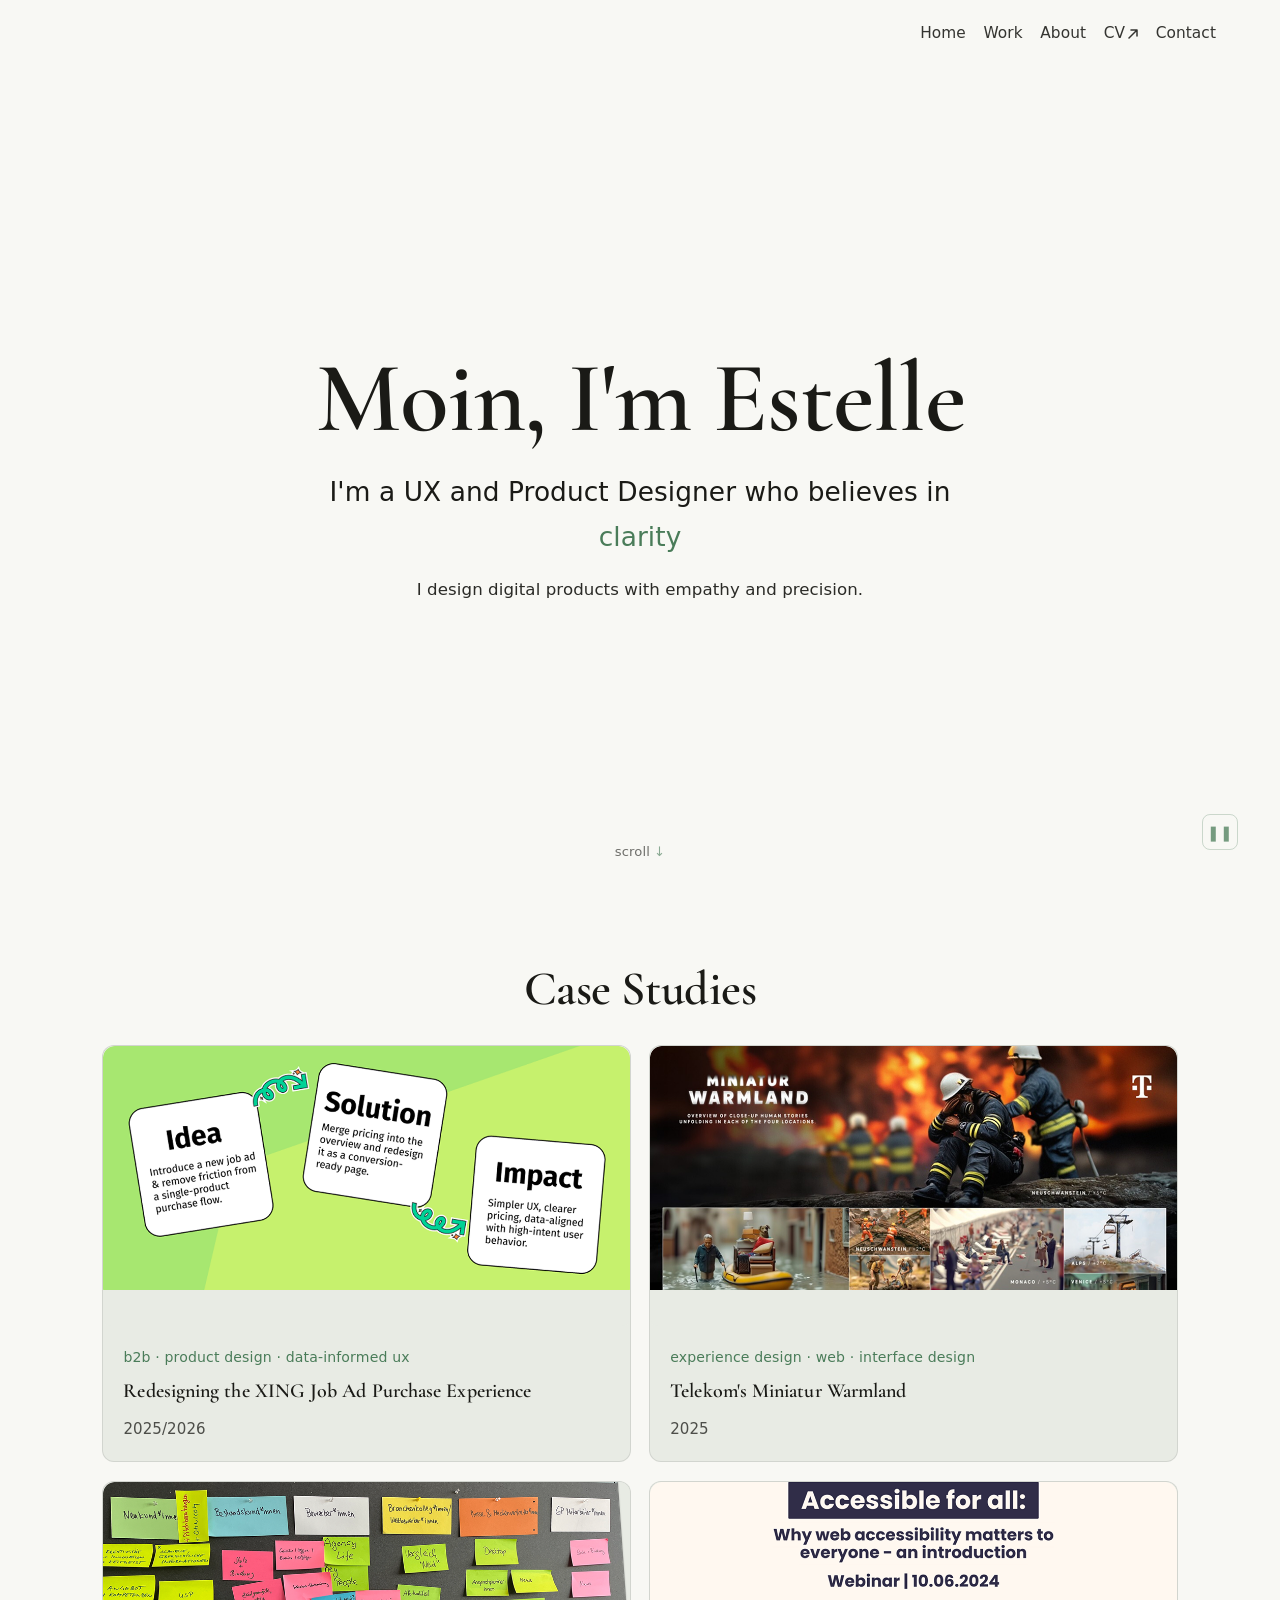
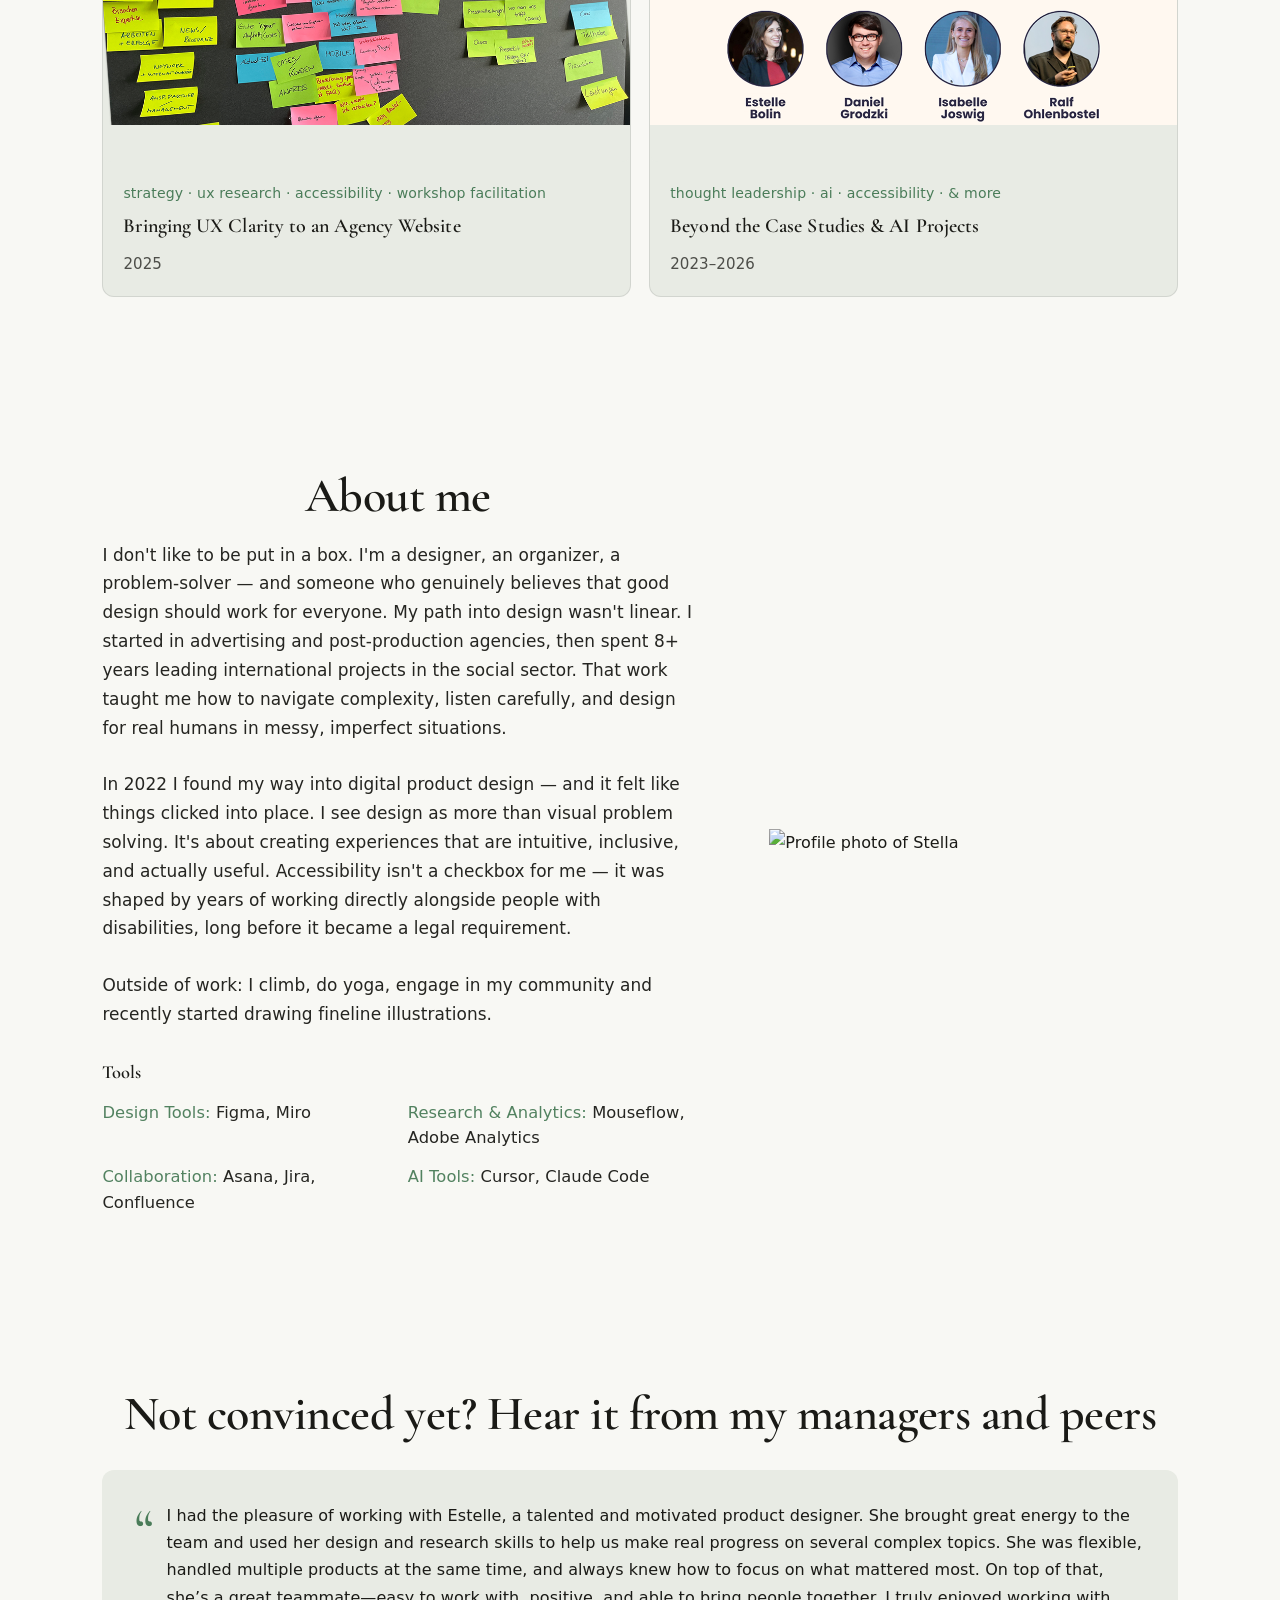
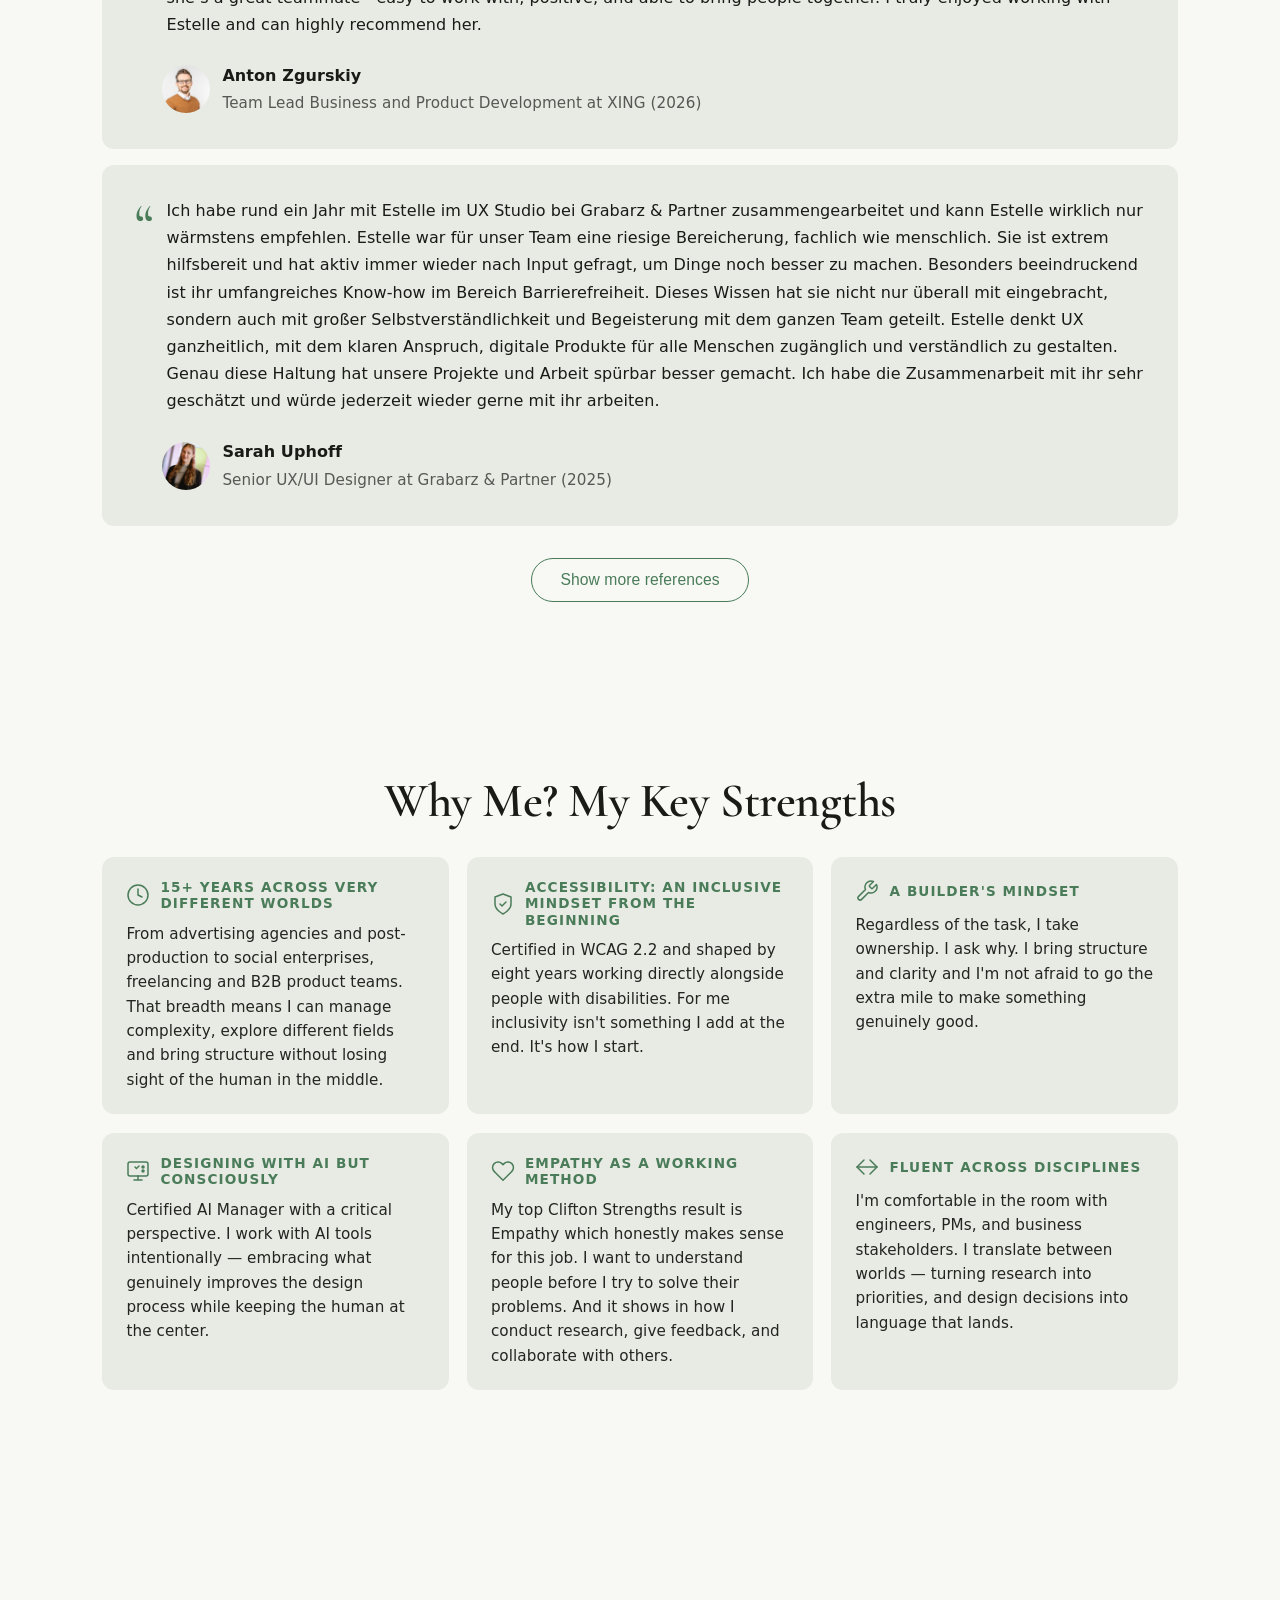
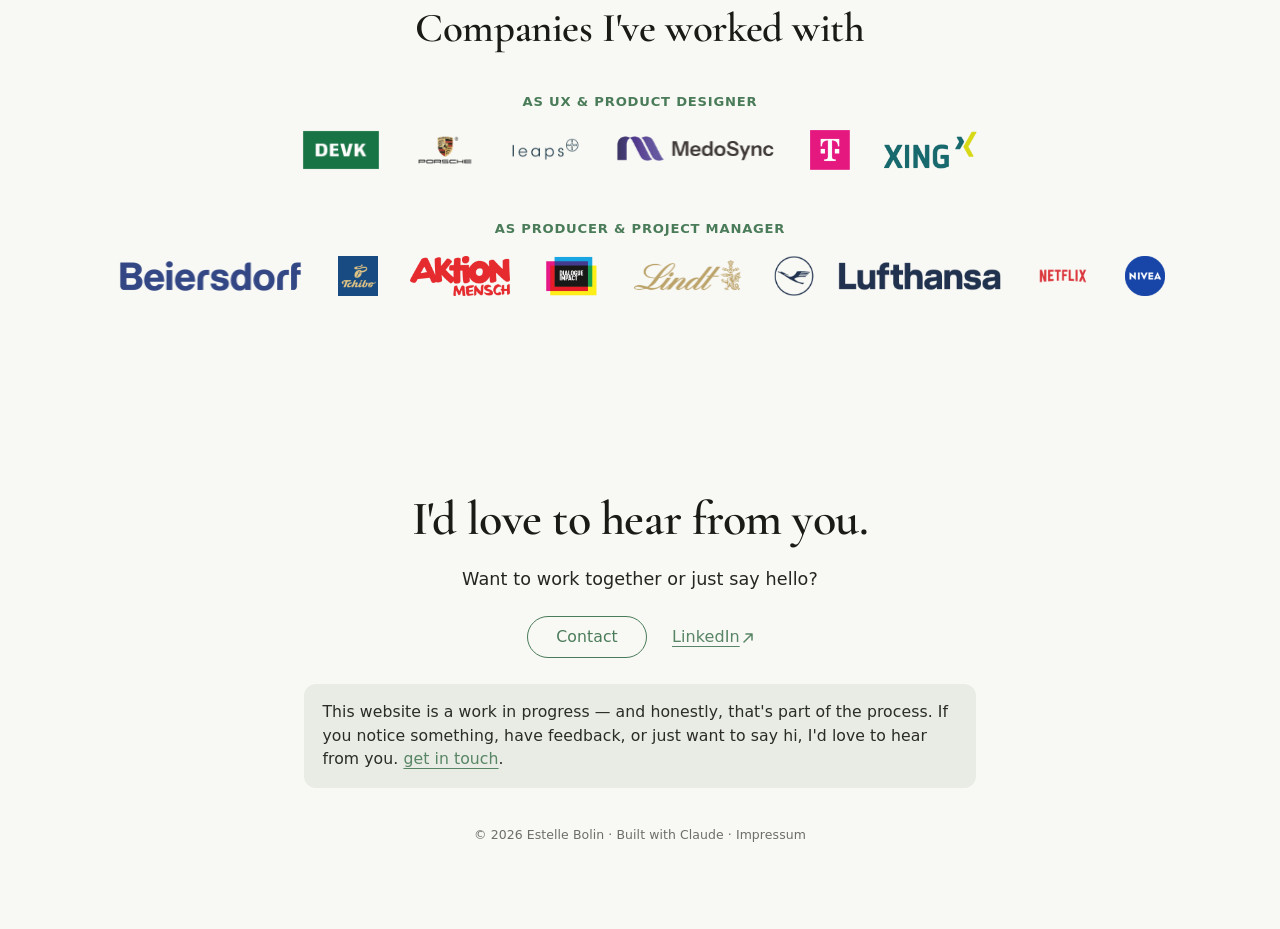
==== index.html @ 5c83b02a "Fix page title to Estelle" ====
<!DOCTYPE html>
<html lang="en">
  <head>
    <meta charset="UTF-8" />
    <meta name="viewport" content="width=device-width, initial-scale=1.0" />
    <link rel="preconnect" href="https://fonts.googleapis.com" />
    <link rel="preconnect" href="https://fonts.gstatic.com" crossorigin />
    <link
      href="https://fonts.googleapis.com/css2?family=Cormorant+Garamond:wght@400;500;600&display=swap"
      rel="stylesheet"
    />
    <meta
      name="description"
      content="[PLACEHOLDER] Stella UX design portfolio website."
    />
    <title>Estelle | UX Designer</title>
    <link rel="stylesheet" href="styles.css" />
  </head>
  <body>
    <a class="skip-link" href="#main-content">Skip to main content</a>

    <header class="site-header" aria-label="Primary">
      <nav class="site-nav" aria-label="Main navigation">
        <a href="#home">Home</a>
        <a href="#work">Work</a>
        <a href="#about">About</a>
        <a href="assets/CV/CV%20Estelle%20Bolin%20UX%20UI%20Product%202026%20Portfolio.pdf" target="_blank" rel="noopener noreferrer" aria-label="CV, opens in new tab">CV<svg width="10" height="10" viewBox="0 0 10 10" aria-hidden="true" focusable="false" style="margin-left: 3px; vertical-align: middle;"><path d="M1 9L9 1M9 1H3M9 1V7" stroke="currentColor" stroke-width="1.5" stroke-linecap="round"/></svg></a>
        <a href="#contact">Contact</a>
      </nav>
    </header>

    <main id="main-content">
      <section id="home" class="hero" aria-labelledby="hero-title">
        <h1 id="hero-title">Moin, I'm Estelle</h1>

        <p class="hero-tagline" aria-live="polite">
          I&apos;m a UX and Product Designer who believes in
          <span class="rotating-word-wrap">
            <span id="rotating-word" class="rotating-word">clarity</span>
          </span>
        </p>

        <p class="hero-subline">
          I design digital products with empathy and precision.
        </p>

        <button
          type="button"
          id="tag-toggle"
          class="tag-toggle"
          aria-label="Pause animation"
          aria-pressed="false"
        >
          <span aria-hidden="true" class="tag-toggle-icon">❚❚</span>
        </button>

        <a class="scroll-indicator" href="#work" aria-label="Scroll to Work section">
          <span aria-hidden="true">Scroll</span>
          <span aria-hidden="true" class="scroll-arrow">↓</span>
        </a>
      </section>

      <section id="work" class="work" aria-labelledby="work-title">
        <div class="work-inner">
          <h2 id="work-title">Case Studies</h2>

          <ul class="case-grid" aria-label="Case studies">
            <li>
              <a class="case-card" href="cases/case-xing.html">
                <div class="work-card-image">
                  <img src="assets/Case images landingpage/xing.png" alt="" style="width:100%;height:100%;object-fit:cover;display:block;" />
                </div>
                <div class="case-card-body">
                  <p class="case-context">b2b · product design · data-informed ux</p>
                  <h3 class="case-title">Redesigning the XING Job Ad Purchase Experience</h3>
                  <div class="case-meta">
                    <span class="case-year">2025/2026</span>
                  </div>
                </div>
              </a>
            </li>
            <li>
              <a class="case-card" href="cases/case-telekom.html">
                <div class="work-card-image">
                  <img src="assets/Case images landingpage/dialogue.png" alt="" style="width:100%;height:100%;object-fit:cover;display:block;" />
                </div>
                <div class="case-card-body">
                  <p class="case-context">experience design · web · interface design</p>
                  <h3 class="case-title">Telekom's Miniatur Warmland</h3>
                  <div class="case-meta">
                    <span class="case-year">2025</span>
                  </div>
                </div>
              </a>
            </li>
            <li>
              <a class="case-card" href="cases/case-agency.html">
                <div class="work-card-image">
                  <img src="assets/Case images landingpage/agency.png" alt="" style="width:100%;height:100%;object-fit:cover;display:block;" />
                </div>
                <div class="case-card-body">
                  <p class="case-context">strategy · ux research · accessibility · workshop facilitation</p>
                  <h3 class="case-title">Bringing UX Clarity to an Agency Website</h3>
                  <div class="case-meta">
                    <span class="case-year">2025</span>
                  </div>
                </div>
              </a>
            </li>
            <li>
              <a class="case-card" href="cases/case-beyond.html">
                <div class="work-card-image">
                  <img src="assets/Case images landingpage/beyond.png" alt="" style="width:100%;height:100%;object-fit:cover;display:block;" />
                </div>
                <div class="case-card-body">
                  <p class="case-context">thought leadership · ai · accessibility · &amp; more</p>
                  <h3 class="case-title">Beyond the Case Studies &amp; AI Projects</h3>
                  <div class="case-meta">
                    <span class="case-year">2023–2026</span>
                  </div>
                </div>
              </a>
            </li>
          </ul>
        </div>
      </section>

      <section id="about" class="about" aria-labelledby="about-title">
        <div class="about-inner">
          <div class="about-grid">
            <div class="about-text">
              <h2 id="about-title">About me</h2>
              <p class="about-intro">
                I don&apos;t like to be put in a box. I&apos;m a designer, an
                organizer, a problem-solver &mdash; and someone who genuinely
                believes that good design should work for everyone. My path into
                design wasn&apos;t linear. I started in advertising and
                post-production agencies, then spent 8+ years leading
                international projects in the social sector. That work taught me
                how to navigate complexity, listen carefully, and design for real
                humans in messy, imperfect situations.
              </p>
              <p class="about-intro">
                In 2022 I found my way into digital product design &mdash; and it
                felt like things clicked into place. I see design as more than
                visual problem solving. It&apos;s about creating experiences that
                are intuitive, inclusive, and actually useful. Accessibility
                isn&apos;t a checkbox for me &mdash; it was shaped by years of
                working directly alongside people with disabilities, long before
                it became a legal requirement.
              </p>
              <p class="about-intro">
                Outside of work: I climb, do yoga, engage in my community and
                recently started drawing fineline illustrations.
              </p>

              <h3 class="about-tools-title">Tools</h3>
              <div class="tools-grid" aria-label="Tools and skills">
                <p class="tools-category">
                  <span class="tools-category-label">Design Tools:</span> Figma,
                  Miro
                </p>
                <p class="tools-category">
                  <span class="tools-category-label"
                    >Research &amp; Analytics:</span
                  >
                  Mouseflow, Adobe Analytics
                </p>
                <p class="tools-category">
                  <span class="tools-category-label">Collaboration:</span> Asana,
                  Jira, Confluence
                </p>
                <p class="tools-category">
                  <span class="tools-category-label">AI Tools:</span> Cursor, Claude
                  Code
                </p>
              </div>
            </div>

            <div class="about-photo-wrap" aria-label="Photo of Stella">
              <img
                class="about-photo"
                src="assets/about-photo.png"
                alt="Profile photo of Stella"
              />
            </div>
          </div>
        </div>
      </section>

      <section id="references" class="references" aria-labelledby="references-title">
        <div class="references-inner">
          <h2 id="references-title">
            Not convinced yet? Hear it from my managers and peers
          </h2>

          <div class="references-grid" aria-label="References">
            <article
              class="reference-card"
              aria-label="Reference from Anton Zgurskiy"
            >
              <div class="reference-quote-wrap">
                <div class="reference-opening-quote" aria-hidden="true">“</div>
                <p class="reference-quote">
                  I had the pleasure of working with Estelle, a talented and
                  motivated product designer. She brought great energy to the team
                  and used her design and research skills to help us make real
                  progress on several complex topics. She was flexible, handled
                  multiple products at the same time, and always knew how to focus
                  on what mattered most. On top of that, she’s a great teammate—easy
                  to work with, positive, and able to bring people together. I truly
                  enjoyed working with Estelle and can highly recommend her.
                </p>
              </div>
              <div class="reference-person-row">
                <img
                  class="reference-avatar"
                  src="assets/references/Anton Zgurskiy.jpeg"
                  alt="Photo of Anton Zgurskiy"
                />
                <div class="reference-person-text">
                  <p class="reference-name">Anton Zgurskiy</p>
                  <p class="reference-title">
                    Team Lead Business and Product Development at XING (2026)
                  </p>
                </div>
              </div>
            </article>

            <article
              class="reference-card"
              aria-label="Reference from Sarah Uphoff"
            >
              <div class="reference-quote-wrap">
                <div class="reference-opening-quote" aria-hidden="true">“</div>
                <p class="reference-quote">
                  Ich habe rund ein Jahr mit Estelle im UX Studio bei Grabarz &amp;
                  Partner zusammengearbeitet und kann Estelle wirklich nur wärmstens
                  empfehlen. Estelle war für unser Team eine riesige Bereicherung,
                  fachlich wie menschlich. Sie ist extrem hilfsbereit und hat aktiv
                  immer wieder nach Input gefragt, um Dinge noch besser zu machen.
                  Besonders beeindruckend ist ihr umfangreiches Know-how im Bereich
                  Barrierefreiheit. Dieses Wissen hat sie nicht nur überall mit
                  eingebracht, sondern auch mit großer Selbstverständlichkeit und
                  Begeisterung mit dem ganzen Team geteilt. Estelle denkt UX
                  ganzheitlich, mit dem klaren Anspruch, digitale Produkte für alle
                  Menschen zugänglich und verständlich zu gestalten. Genau diese
                  Haltung hat unsere Projekte und Arbeit spürbar besser gemacht. Ich
                  habe die Zusammenarbeit mit ihr sehr geschätzt und würde jederzeit
                  wieder gerne mit ihr arbeiten.
                </p>
              </div>
              <div class="reference-person-row">
                <img
                  class="reference-avatar"
                  src="assets/references/Sarah Uphoff.jpeg"
                  alt="Photo of Sarah Uphoff"
                />
                <div class="reference-person-text">
                  <p class="reference-name">Sarah Uphoff</p>
                  <p class="reference-title">
                    Senior UX/UI Designer at Grabarz &amp; Partner (2025)
                  </p>
                </div>
              </div>
            </article>

            <button
              type="button"
              class="references-show-more"
              id="references-toggle"
              aria-expanded="false"
              aria-controls="references-more"
            >
              Show more references
            </button>

            <div class="references-more" id="references-more">
              <article
                class="reference-card"
                aria-label="Reference from Xavier Auclert"
                aria-hidden="true"
              >
              <div class="reference-quote-wrap">
                <div
                  class="reference-opening-quote"
                  aria-hidden="true"
                >
                  “
                </div>
                <p class="reference-quote">
                  I had the pleasure of working with Estelle at Dialogue Sociale
                  Entreprise. Estelle was responsible for delivering our yearly
                  international meetings: she made things fit in challenging
                  budgets, and always made sure complex inclusion requirements were
                  met. She has exceptional attention to detail, precisely coordinating
                  elements and people to ensure the success of our events. I could
                  repeatedly rely on Estelle's work ethic, to improve my own
                  practice and deliver projects together. In particular, her
                  commitment to inclusion is exemplary. She demonstrates remarkable
                  open-mindedness and adaptability, always seeking solutions and
                  proposing innovative ideas. For example, during our sales and lead
                  generation activities, her proactive approach consistently brought
                  fresh perspectives and effective strategies to the table. Estelle
                  is a dedicated professional who excels in dynamic environments.
                </p>
              </div>
                <div class="reference-person-row">
                  <img
                    class="reference-avatar"
                    src="assets/references/Xavier Auclert.jpeg"
                    alt="Photo of Xavier Auclert"
                  />
                  <div class="reference-person-text">
                    <p class="reference-name">Xavier Auclert</p>
                    <p class="reference-title">
                      Project Manager and Business Development Manager at Dialogue Social Enterprise (2024)
                    </p>
                  </div>
                </div>
              </article>

              <article
                class="reference-card"
                aria-label="Reference from Madita Schubert"
                aria-hidden="true"
              >
                <div class="reference-quote-wrap">
                  <div
                    class="reference-opening-quote"
                    aria-hidden="true"
                  >
                    “
                  </div>
                  <p class="reference-quote">
                    Für eine Start-Up Kundenprojekt im europäischen Ausland hatte ich
                    Estelle als selbstständige Junior UX-lerin mit an Board geholt.
                    Zentrale Aufgabe war es die bestehende Struktur auf
                    nutzerzentrierte Probleme anzuwenden und in Wireframes und
                    Konzepten umzusetzen. Dies hat Estelle für einen Teilbereich des
                    Produkts übernommen und immer wieder die zentrale Frage nach dem
                    &quot;Warum&quot; gestellt. Ihre Konzepte hat sie dem Kunden
                    eigenständig präsentiert, Fragen kompetent beantwortet und die
                    Ergebnisse der Diskussionen konzeptionell eingebunden. Darüber
                    hinaus hat Estelle sich um das Anlegen erster
                    wiederverwendbarer Komponenten gekümmert, die bis heute Anwendung
                    findet. Estelle verliert in ihrer Arbeit den Blick für die Nutzer
                    nicht aus den Augen, berücksichtigt Aspekte der Barrierefreiheit und
                    bringt Produkte mit ihrer offenen Art voran. Auch im Team spielt
                    Estelle eine wichtige Rolle, die ich jedem für das eigene Projekt
                    mit großer Empfehlung ans Herz legen möchte.
                  </p>
                </div>
                <div class="reference-person-row">
                  <img
                    class="reference-avatar"
                    src="assets/references/Madita Schubert.jpeg"
                    alt="Photo of Madita Schubert"
                  />
                  <div class="reference-person-text">
                    <p class="reference-name">Madita Schubert</p>
                    <p class="reference-title">
                      UX Expert, UX Coach, Chapter Lead &quot;Ladies that UX&quot; (2024)
                    </p>
                  </div>
                </div>
              </article>

              <button
                type="button"
                class="references-show-less"
                id="references-toggle-less"
                hidden
                aria-expanded="false"
                aria-controls="references-more"
              >
                Show less references
              </button>
            </div>
          </div>
        </div>
      </section>

      <section id="why-me" class="why-me" aria-labelledby="why-me-title">
        <div class="why-me-inner">
          <h2 id="why-me-title">Why Me? My Key Strengths</h2>

          <div class="why-me-grid" aria-label="Strengths">
            <article class="strength-card">
              <div class="card-header">
                <svg width="24" height="24" viewBox="0 0 24 24" fill="none" stroke="#4A7C59" stroke-width="1.5" stroke-linecap="round" stroke-linejoin="round" aria-hidden="true">
                  <circle cx="12" cy="12" r="10"/>
                  <polyline points="12 6 12 12 16 14"/>
                </svg>
                <h3 class="strength-title">15+ years across very different worlds</h3>
              </div>
              <p class="strength-desc">
                From advertising agencies and post-production to social enterprises,
                freelancing and B2B product teams. That breadth means I can manage
                complexity, explore different fields and bring structure without
                losing sight of the human in the middle.
              </p>
            </article>
            <article class="strength-card">
              <div class="card-header">
                <svg width="24" height="24" viewBox="0 0 24 24" fill="none" stroke="#4A7C59" stroke-width="1.5" stroke-linecap="round" stroke-linejoin="round" aria-hidden="true">
                  <path d="M12 22s8-4 8-10V5l-8-3-8 3v7c0 6 8 10 8 10z"/>
                  <path d="M9 12l2 2 4-4"/>
                </svg>
                <h3 class="strength-title">Accessibility: an inclusive mindset from the beginning</h3>
              </div>
              <p class="strength-desc">
                Certified in WCAG 2.2 and shaped by eight years working directly
                alongside people with disabilities. For me inclusivity isn&apos;t
                something I add at the end. It&apos;s how I start.
              </p>
            </article>
            <article class="strength-card">
              <div class="card-header">
                <svg width="24" height="24" viewBox="0 0 24 24" fill="none" stroke="#4A7C59" stroke-width="1.5" stroke-linecap="round" stroke-linejoin="round" aria-hidden="true">
                  <path d="M14.7 6.3a1 1 0 0 0 0 1.4l1.6 1.6a1 1 0 0 0 1.4 0l3.77-3.77a6 6 0 0 1-7.94 7.94l-6.91 6.91a2.12 2.12 0 0 1-3-3l6.91-6.91a6 6 0 0 1 7.94-7.94l-3.76 3.76z"/>
                </svg>
                <h3 class="strength-title">A builder&apos;s mindset</h3>
              </div>
              <p class="strength-desc">
                Regardless of the task, I take ownership. I ask why. I bring
                structure and clarity and I&apos;m not afraid to go the extra mile to
                make something genuinely good.
              </p>
            </article>

            <article class="strength-card">
              <div class="card-header">
                <svg width="24" height="24" viewBox="0 0 24 24" fill="none" stroke="#4A7C59" stroke-width="1.5" stroke-linecap="round" stroke-linejoin="round" aria-hidden="true">
                  <rect x="2" y="3" width="20" height="14" rx="2"/>
                  <path d="M8 21h8M12 17v4"/>
                  <path d="M9 8l1.5 1.5L13 7"/>
                  <circle cx="17" cy="8" r="1" fill="#4A7C59"/>
                  <circle cx="17" cy="12" r="1" fill="#4A7C59"/>
                </svg>
                <h3 class="strength-title">Designing with AI but consciously</h3>
              </div>
              <p class="strength-desc">
                Certified AI Manager with a critical perspective. I work with AI
                tools intentionally — embracing what genuinely improves the design
                process while keeping the human at the center.
              </p>
            </article>

            <article class="strength-card">
              <div class="card-header">
                <svg width="24" height="24" viewBox="0 0 24 24" fill="none" stroke="#4A7C59" stroke-width="1.5" stroke-linecap="round" stroke-linejoin="round" aria-hidden="true">
                  <path d="M20.84 4.61a5.5 5.5 0 0 0-7.78 0L12 5.67l-1.06-1.06a5.5 5.5 0 0 0-7.78 7.78l1.06 1.06L12 21.23l7.78-7.78 1.06-1.06a5.5 5.5 0 0 0 0-7.78z"/>
                </svg>
                <h3 class="strength-title">Empathy as a working method</h3>
              </div>
              <p class="strength-desc">
                My top Clifton Strengths result is Empathy which honestly makes
                sense for this job. I want to understand people before I try to
                solve their problems. And it shows in how I conduct research,
                give feedback, and collaborate with others.
              </p>
            </article>

            <article class="strength-card">
              <div class="card-header">
                <svg width="24" height="24" viewBox="0 0 24 24" fill="none" stroke="#4A7C59" stroke-width="1.5" stroke-linecap="round" stroke-linejoin="round" aria-hidden="true">
                  <path d="M2 12h20"/>
                  <path d="M15 5l7 7-7 7"/>
                  <path d="M9 5l-7 7 7 7"/>
                </svg>
                <h3 class="strength-title">Fluent across disciplines</h3>
              </div>
              <p class="strength-desc">
                I&apos;m comfortable in the room with engineers, PMs, and business
                stakeholders. I translate between worlds — turning research into
                priorities, and design decisions into language that lands.
              </p>
            </article>
          </div>
        </div>
      </section>

      <!-- ── COMPANIES ─────────────────────────────────────────── -->
      <section id="companies" class="companies" aria-label="Companies I've worked with">
        <div class="companies-inner">
          <h2>Companies I've worked with</h2>

          <span class="companies-label">As UX &amp; Product Designer</span>
          <div class="companies-row">
            <img class="companies-logo" src="assets/logos/Product - UX-UI/DEVK.svg"      alt="DEVK Logo" />
            <img class="companies-logo" src="assets/logos/Product - UX-UI/porsche.svg"   alt="Porsche Logo" />
            <img class="companies-logo" src="assets/logos/Product - UX-UI/leaps.svg"     alt="Leaps Logo" />
            <img class="companies-logo" src="assets/logos/Product - UX-UI/medosync.svg"  alt="Medosync Logo" />
            <img class="companies-logo" src="assets/logos/Product - UX-UI/telekom.svg"   alt="Telekom Logo" />
            <img class="companies-logo" src="assets/logos/Product - UX-UI/xing.svg"      alt="XING Logo" />
          </div>

          <span class="companies-label" style="margin-top: 48px;">As Producer &amp; Project Manager</span>
          <div class="companies-row">
            <img class="companies-logo" src="assets/logos/project manager - producer/beiersdorf.svg"     alt="Beiersdorf Logo" />
            <img class="companies-logo" src="assets/logos/project manager - producer/tschibo.svg"        alt="Tchibo Logo" />
            <img class="companies-logo" src="assets/logos/project manager - producer/aktion-mensch.svg"  alt="Aktion Mensch Logo" />
            <img class="companies-logo" src="assets/logos/project manager - producer/dialogue-impact.svg" alt="Dialogue Impact Logo" />
            <img class="companies-logo" src="assets/logos/project manager - producer/lindt.svg"          alt="Lindt Logo" />
            <img class="companies-logo" src="assets/logos/project manager - producer/lufthansa.svg"      alt="Lufthansa Logo" />
            <img class="companies-logo" src="assets/logos/project manager - producer/netflix.svg"        alt="Netflix Logo" />
            <img class="companies-logo" src="assets/logos/project manager - producer/nivea.svg"          alt="Nivea Logo" />
          </div>
        </div>
      </section>

      <section id="contact" class="contact" aria-labelledby="contact-title">
        <h2 id="contact-title">I&apos;d love to hear from you.</h2>

        <div class="contact-inner">
          <p class="contact-prompt">
            Want to work together or just say hello?
          </p>

          <div class="contact-links" aria-label="Contact links">
            <a href="mailto:estelle.bolin@gmail.com" class="contact-btn" aria-label="Send email to Estelle Bolin">Contact</a>

            <a
              class="contact-link"
              href="https://www.linkedin.com/in/estelle-bolin/"
              target="_blank"
              rel="noopener noreferrer"
              aria-label="Estelle Bolin on LinkedIn, opens in new tab"
            >
              LinkedIn<svg width="10" height="10" viewBox="0 0 10 10" aria-hidden="true" focusable="false" style="margin-left: 3px; vertical-align: middle;"><path d="M1 9L9 1M9 1H3M9 1V7" stroke="currentColor" stroke-width="1.5" stroke-linecap="round"/></svg>
            </a>
          </div>

          <aside class="side-note" aria-label="Side note">
            <p class="side-note-text">
              This website is a work in progress — and honestly, that's part of the process.
              If you notice something, have feedback, or just want to say hi, I'd love to
              hear from you. <a class="side-note-link" href="mailto:estelle.bolin@gmail.com">get in touch</a>.
            </p>
          </aside>

          <footer class="site-footer" aria-label="Site footer">
            © 2026 Estelle Bolin · Built with Claude · <a href="/impressum.html">Impressum</a>
          </footer>
        </div>
      </section>
    </main>

    <script src="script.js"></script>
  </body>
</html>
---- styles.css ----
:root {
  --bg: #f8f8f4;
  --text: #1a1a16;
  --accent: #4a7c59;
  --surface: #e8ebe4;
  --headline: "Cormorant Garamond", Georgia, "Times New Roman", serif;
  --body: system-ui, -apple-system, "Segoe UI", Roboto, sans-serif;
  --focus: #2f5f3d;
}

*,
*::before,
*::after {
  box-sizing: border-box;
}

html {
  scroll-behavior: smooth;
}

body {
  margin: 0;
  min-height: 100vh;
  background: var(--bg);
  color: var(--text);
  font-family: var(--body);
  line-height: 1.7;
  letter-spacing: 0.005em;
}

.cs-section p,
.cs-section--alt p,
.cs-section--centered p,
.cs-lead,
p {
  text-align: left;
}

.cs-section p,
.cs-lead,
.cs-section--centered p {
  max-width: 720px;
  margin-left: auto;
  margin-right: auto;
}

.cs-section .cs-figcaption {
  max-width: 1100px;
  margin-left: 0;
  margin-right: 0;
}

.cs-section .cs-step-subtitle {
  display: block;
  width: 100%;
  max-width: 1100px;
  margin: 0.35rem 0 2rem;
  font-size: 1rem;
  letter-spacing: 0.08em;
  text-transform: uppercase;
  color: #5a5a52;
  font-family: system-ui, sans-serif;
  font-weight: 500;
  text-align: center;
}

a {
  color: inherit;
  text-decoration: none;
  transition: color 0.2s ease;
}

a:focus-visible {
  outline: 3px solid var(--accent);
  outline-offset: 2px;
}

/* outlined buttons */
button,
.btn {
  transition: background 0.2s ease, color 0.2s ease, transform 0.1s ease;
}

button:hover,
.btn:hover {
  background: var(--accent);
  color: #fff;
}

button:active,
.btn:active {
  transform: scale(0.98);
}

button:focus-visible,
.btn:focus-visible {
  outline: 3px solid var(--accent);
  outline-offset: 3px;
}

.skip-link {
  position: absolute;
  top: 0.6rem;
  left: 0.6rem;
  transform: translateY(-180%);
  background: var(--surface);
  color: var(--text);
  border: 1px solid var(--text);
  padding: 0.45rem 0.65rem;
  font-size: 0.92rem;
  z-index: 20;
}

.skip-link:focus-visible {
  transform: translateY(0);
}

.site-header {
  padding: 1.25rem clamp(1.25rem, 5vw, 4rem);
}

.site-nav {
  display: flex;
  flex-wrap: wrap;
  justify-content: flex-end;
  gap: 1.1rem;
  font-size: 0.96rem;
}

.site-nav a {
  color: var(--text);
  opacity: 0.88;
  transition: opacity 160ms ease;
}

.site-nav a:hover,
.site-nav a:focus-visible {
  opacity: 1;
}

.hero {
  min-height: calc(100vh - 80px);
  display: grid;
  align-content: center;
  justify-items: center;
  justify-content: center;
  gap: 1rem;
  padding: clamp(2.5rem, 10vw, 9rem) clamp(1.25rem, 8vw, 8rem);
  position: relative;
  text-align: center;
}

.hero p {
  text-align: center !important;
}

.eyebrow {
  margin: 0;
  color: var(--accent);
  font-size: 0.92rem;
  text-transform: lowercase;
}

h1 {
  margin: 0;
  font-family: var(--headline);
  font-size: clamp(2.4rem, 4vw, 3.2rem);
  line-height: 1.02;
  font-weight: 600;
  letter-spacing: -0.01em;
}

/* Homepage hero — preserve large display size */
.hero h1 {
  font-size: clamp(5rem, 8vw, 6.25rem);
}

/* Case study pages */
.work .work-inner > h1 {
  font-size: clamp(2.4rem, 4vw, 3.2rem);
}

h2,
h3 {
  font-family: var(--headline);
  font-weight: 600;
}

h2 {
  font-size: clamp(1.8rem, 3vw, 2.8rem);
}

h3 {
  font-size: clamp(1.1rem, 2vw, 1.4rem);
}

.hero-tagline {
  margin: 0.25rem 0 0;
  max-width: 42ch;
  font-size: clamp(1.1rem, 2.2vw, 1.65rem);
}

.rotating-word-wrap {
  display: inline-block;
  min-width: 18ch; /* fixed width to prevent layout shifts */
  vertical-align: baseline;
  white-space: nowrap;
}

.tag-toggle {
  position: absolute;
  right: clamp(1.1rem, 6vw, 2.6rem);
  bottom: 2.25rem;
  display: inline-flex;
  align-items: center;
  justify-content: center;
  width: 2.25rem;
  height: 2.25rem;
  padding: 0;
  border-radius: 8px;
  background: transparent;
  border: 1px solid rgba(74, 124, 89, 0.35);
  color: var(--accent);
  cursor: pointer;
  opacity: 0.75;
  transition: opacity 160ms ease;
}

.tag-toggle:hover {
  opacity: 1;
}

.tag-toggle-icon {
  font-size: 0.95rem;
  line-height: 1;
}

.rotating-word {
  display: inline-block;
  color: var(--accent);
  transition: opacity 220ms ease;
  opacity: 1;
}

.rotating-word.is-leaving {
  opacity: 0;
}


.hero-subline {
  margin: 0;
  max-width: 54ch;
  font-size: 1.04rem;
  opacity: 0.92;
}

/* Case hero: add breathing room under the H1 */
.work .work-inner .hero-subline {
  margin-top: 24px;
}

.scroll-indicator {
  position: absolute;
  left: 50%;
  transform: translateX(-50%);
  bottom: 1.45rem;
  display: inline-flex;
  align-items: center;
  gap: 0.25rem;
  font-size: 0.82rem;
  color: var(--text);
  opacity: 0.62;
  text-transform: lowercase;
  letter-spacing: 0.01em;
}

.scroll-indicator:hover,
.scroll-indicator:focus-visible {
  opacity: 0.9;
}

.scroll-arrow {
  color: var(--accent);
}

.work {
  padding: 4.75rem clamp(1.25rem, 8vw, 8rem) 6rem;
}

.work-inner {
  max-width: 72rem;
  margin: 0 auto;
}

.work h2 {
  margin: 0 0 1.75rem;
  font-family: var(--headline);
  font-size: clamp(2.6rem, 3.8vw, 3rem); /* ~42-48px */
  line-height: 1.15;
  font-weight: 600;
  letter-spacing: -0.01em;
  text-align: center;
}

.case-grid {
  list-style: none;
  padding: 0;
  margin: 0;
  display: grid;
  grid-template-columns: 1fr 1fr;
  gap: 1.15rem;
}

.case-card {
  display: flex;
  flex-direction: column;
  width: 100%;
  padding: 0;
  overflow: hidden;
  border-radius: 12px;
  background: var(--surface);
  border: 1px solid rgba(26, 26, 22, 0.1);
  text-decoration: none;
  color: inherit;
  transition: all 0.3s ease;
}

.case-card-body {
  padding: 1.25rem 1.25rem 1.15rem;
}

.work-card-image {
  width: 100%;
  min-height: 200px;
  overflow: hidden;
  border-radius: 8px;
  background-color: var(--surface);
}

.work-card-image img {
  width: 100%;
  height: 100%;
  object-fit: cover;
  object-position: center center;
  display: block;
  transition: transform 0.4s ease;
}

.case-card:hover .work-card-image img {
  transform: scale(1.05);
}

@media (min-width: 768px) {
  .work-card-image { min-height: 240px; }
}

@media (min-width: 1200px) {
  .work-card-image { min-height: 280px; }
}

.case-image {
  width: 100%;
  height: 200px;
  background: var(--surface);
  display: flex;
  align-items: center;
  justify-content: center;
  text-align: center;
  font-size: 0.98rem;
  color: rgba(26, 26, 22, 0.58);
}

.case-card:hover {
  transform: translateY(-4px);
  border-color: rgba(26, 26, 22, 0.18);
  box-shadow: 0 8px 24px rgba(0,0,0,0.12);
}

.case-context {
  margin: 0 0 0.6rem;
  font-size: 0.88rem;
  color: var(--accent);
  text-transform: lowercase;
  letter-spacing: 0.01em;
}

.case-title {
  margin: 0 0 0.9rem;
  font-family: var(--headline);
  font-size: 1.25rem;
  font-weight: 600;
  line-height: 1.15;
  position: relative;
}

.case-title::after {
  content: "";
  position: absolute;
  left: 0;
  bottom: -0.35rem;
  width: 100%;
  height: 1px;
  background: rgba(26, 26, 22, 0.22);
  transform: scaleX(0);
  transform-origin: left;
  transition: transform 180ms ease;
}

.case-card:hover .case-title::after,
.case-card:focus-visible .case-title::after {
  transform: scaleX(1);
}

.case-meta {
  display: flex;
  align-items: baseline;
  justify-content: space-between;
  gap: 1rem;
}

.case-year {
  font-size: 0.94rem;
  opacity: 0.75;
}

.case-role {
  font-size: 0.98rem;
  font-weight: 500;
  text-align: right;
}

@media (max-width: 48rem) {
  .site-nav {
    justify-content: flex-start;
    gap: 0.9rem;
  }

  .hero {
    min-height: calc(100vh - 120px);
  }

  .case-grid {
    grid-template-columns: 1fr;
    gap: 1rem;
  }
}

.about {
  padding: 4.75rem clamp(1.25rem, 8vw, 8rem) 6rem;
}

.about-inner {
  max-width: 72rem;
  margin: 0 auto;
}

.about-grid {
  display: grid;
  grid-template-columns: 1.15fr 0.85fr;
  gap: clamp(1.5rem, 4vw, 3rem);
  align-items: center;
}

.about h2 {
  margin: 0 0 1rem;
  font-family: var(--headline);
  font-size: clamp(2.6rem, 3.8vw, 3rem); /* ~42-48px */
  line-height: 1.15;
  font-weight: 600;
  letter-spacing: -0.01em;
  text-align: center;
}

.about-intro {
  margin: 0 0 1.75rem;
  max-width: 60ch;
  font-size: 1.06rem;
  opacity: 0.95;
}

.about-tools-title {
  margin: 0 0 0.75rem;
  font-family: var(--headline);
  font-size: 1.15rem;
  font-weight: 600;
  letter-spacing: -0.005em;
}

.tools-grid {
  display: grid;
  grid-template-columns: 1fr 1fr;
  gap: 0.85rem 1.25rem;
}

.tools-category {
  margin: 0;
  font-size: 1.02rem;
  line-height: 1.55;
  opacity: 0.95;
}

.tools-category-label {
  color: var(--accent);
  font-weight: 500;
}

.about-photo-wrap {
  width: 380px;
  max-width: 100%;
  display: block;
  position: relative;
  overflow: visible;
  border-radius: 0;
  margin: 0 auto;
}

.about-photo {
  width: 100%;
  display: block;
  position: relative;
  z-index: 2;
  border-radius: 0; /* PNG already has the shape built in */
}

.about-photo-wrap::after {
  display: none;
}

@media (prefers-reduced-motion: reduce) {
  html {
    scroll-behavior: auto;
  }

  .site-nav a,
  .rotating-word,
  .case-card,
  .tag-toggle,
  .contact-email,
  .contact-link,
  .references-more {
    transition: none;
  }

  .case-card:hover {
    transform: none;
    box-shadow: none;
  }

  .tag-toggle {
    display: none;
  }
}

@media (max-width: 48rem) {
  .about-grid {
    grid-template-columns: 1fr;
    gap: 2rem;
  }

  .tools-grid {
    grid-template-columns: 1fr;
  }

  .about-photo-wrap {
    justify-items: start;
  }

  .about-photo {
    max-width: 100%;
  }
}

.visually-hidden {
  position: absolute;
  width: 1px;
  height: 1px;
  padding: 0;
  margin: -1px;
  overflow: hidden;
  clip: rect(0, 0, 0, 0);
  white-space: nowrap;
  border: 0;
}

/* ─── Companies I've worked with ───────────────────────── */
.companies {
  padding: 120px 48px;
  background: #F8F8F4;
  text-align: center;
}
.companies-inner {
  max-width: 1100px;
  margin: 0 auto;
}
.companies h2 {
  font-family: 'Cormorant Garamond', serif;
  font-size: clamp(2rem, 3.2vw, 2.6rem);
  font-weight: 600;
  letter-spacing: -0.01em;
  line-height: 1.1;
  margin: 0 0 2.5rem;
}
.companies-label {
  display: block;
  font-size: 0.82rem;
  font-weight: 700;
  letter-spacing: 0.06em;
  text-transform: uppercase;
  color: #4A7C59;
  margin-bottom: 16px;
}
.companies-row {
  display: flex;
  flex-wrap: wrap;
  justify-content: center;
  align-items: center;
  gap: 32px;
}
.companies-label + .companies-label {
  margin-top: 48px;
}
.companies-logo {
  height: 40px;
  width: auto;
  max-height: 40px;
  display: block;
  filter: none;
  opacity: 0.9;
  transition: opacity 0.2s ease;
}
.companies-logo:hover {
  opacity: 1;
}
@media (max-width: 600px) {
  .companies { padding: 72px 24px; }
  .companies-row { gap: 24px; }
}

.contact {
  padding: 4.75rem clamp(1.25rem, 8vw, 8rem) 5.25rem;
}

.contact-inner {
  max-width: 42rem;
  margin: 0 auto;
  text-align: center;
}

.contact-prompt {
  margin: 0 0 1.35rem;
  font-size: 1.1rem;
  opacity: 0.95;
  text-align: center !important;
}

.contact-links {
  display: block;
  text-align: center;
}

.contact-email {
  display: inline-flex;
  align-items: center;
  justify-content: center;
  padding: 12px 28px;
  border-radius: 24px;
  background: transparent;
  color: var(--accent);
  text-decoration: none;
  border: 1px solid var(--accent);
  transition: opacity 180ms ease;
  font-size: 0.98rem;
  letter-spacing: 0.005em;
}

.contact-email:hover {
  opacity: 0.92;
}

.contact-btn {
  display: inline-flex;
  align-items: center;
  padding: 12px 28px;
  border-radius: 24px;
  background: transparent;
  color: var(--accent);
  border: 1.5px solid var(--accent);
  font-size: 0.98rem;
  line-height: 1;
  letter-spacing: 0.005em;
  text-decoration: none;
  cursor: pointer;
  margin-right: 1.25rem;
  transition: background 0.2s ease, color 0.2s ease, transform 0.1s ease;
}

.contact-btn:hover {
  background: var(--accent);
  color: #ffffff;
}

.contact-btn:focus-visible {
  outline: 3px solid var(--accent);
  outline-offset: 3px;
}

.contact-btn:active {
  transform: scale(0.98);
}

.contact-link {
  color: var(--accent);
  text-decoration: underline;
  text-decoration-thickness: 1px;
  text-underline-offset: 0.28em;
  opacity: 0.92;
  transition: opacity 180ms ease;
}

.contact-link:hover {
  opacity: 1;
}

.site-footer {
  margin: 2.25rem 0 0;
  font-size: 0.78rem;
  opacity: 0.62;
}

.contact h2 {
  margin: 0 0 1.1rem;
  font-family: var(--headline);
  font-size: clamp(2.6rem, 3.8vw, 3rem); /* ~42-48px */
  line-height: 1.15;
  font-weight: 600;
  letter-spacing: -0.01em;
  text-align: center;
}

.side-note {
  max-width: 44rem;
  margin: 1.6rem auto 0;
  padding: 1.05rem 1.15rem;
  background: var(--surface);
  border-radius: 12px;
  text-align: left;
  opacity: 0.92;
}

.side-note-text {
  margin: 0;
  font-size: 0.98rem;
  line-height: 1.5;
}

.side-note-link {
  color: var(--accent);
  text-decoration: underline;
  text-underline-offset: 0.24em;
  text-decoration-thickness: 1px;
}

.references {
  padding: 4.75rem clamp(1.25rem, 8vw, 8rem) 6rem;
}

.references-inner {
  max-width: 72rem;
  margin: 0 auto;
}

.references h2 {
  margin: 0 0 1.75rem;
  font-family: var(--headline);
  font-size: clamp(2.6rem, 3.8vw, 3rem);
  line-height: 1.15;
  font-weight: 600;
  letter-spacing: -0.01em;
  text-align: center;
}

.references-grid {
  display: flex;
  flex-direction: column;
  gap: 16px;
}

.reference-card {
  background: var(--surface);
  border-radius: 12px;
  padding: 32px;
  position: relative;
  width: 100%;
  display: flex;
  flex-direction: column;
  transition: all 0.3s ease;
}


.reference-opening-quote {
  flex-shrink: 0;
  font-family: 'Cormorant Garamond', serif;
  font-size: 60px;
  color: #4A7C59;
  line-height: 0.8;
  margin-top: 4px;
}

.reference-quote {
  margin: 0;
  font-size: 16px;
  line-height: 1.7;
  color: var(--text);
}

.reference-quote-wrap {
  display: flex;
  align-items: flex-start;
  gap: 12px;
}

.reference-person-row {
  display: flex;
  align-items: center;
  gap: 12px;
  margin-top: 24px;
  padding-left: 1.75rem;
}

.reference-person-row img {
  width: 48px;
  height: 48px;
  border-radius: 50%;
  object-fit: cover;
  flex-shrink: 0;
  vertical-align: middle;
}

.reference-avatar {
  width: 48px;
  height: 48px;
  border-radius: 50%;
  object-fit: cover;
  object-position: center top;
  flex-shrink: 0;
  display: block;
  background: var(--surface);
}

.reference-person-text {
  display: flex;
  flex-direction: column;
  justify-content: center;
  min-width: 0;
}

.reference-name {
  margin: 0;
  font-weight: 600;
  font-size: 1rem;
}

.reference-title {
  margin: 2px 0 0;
  opacity: 0.7;
  font-size: 0.95rem;
}

.references-show-more:not([hidden]) {
  display: block;
}

.references-show-more {
  display: none;
  margin: 16px auto 0;
  padding: 12px 28px;
  border-radius: 24px;
  background: transparent;
  color: var(--accent);
  border: 1px solid var(--accent);
  cursor: pointer;
  font-size: 0.98rem;
  letter-spacing: 0.005em;
}

.references-show-less:not([hidden]) {
  display: block;
}

.references-show-less {
  display: none;
  margin: 16px auto 0;
  padding: 12px 28px;
  border-radius: 24px;
  background: transparent;
  color: var(--accent);
  border: 1px solid var(--accent);
  cursor: pointer;
  font-size: 0.98rem;
  letter-spacing: 0.005em;
}

.references-more {
  display: none;
  flex-direction: column;
  gap: 16px;
}

.references-more.is-expanded {
  display: flex;
}

.references-toggle-less {
  display: block;
  margin: 16px auto 0;
}

.why-me {
  padding: 4.75rem clamp(1.25rem, 8vw, 8rem) 6rem;
}

.why-me-inner {
  max-width: 72rem;
  margin: 0 auto;
}

.why-me h2 {
  margin: 0 0 1.75rem;
  font-family: var(--headline);
  font-size: clamp(2.6rem, 3.8vw, 3rem);
  line-height: 1.15;
  font-weight: 600;
  letter-spacing: -0.01em;
  text-align: center;
}

.why-me-grid {
  display: grid;
  grid-template-columns: repeat(3, 1fr);
  gap: 1.15rem;
}

.case-meta-bar {
  margin: 0;
  padding: 0;
  display: grid;
  grid-template-columns: repeat(4, 1fr);
  gap: 1.15rem;
}

.case-meta-row,
.case-meta-item,
.work .work-inner aside[aria-label="Case meta"] > div {
  display: grid;
  grid-template-columns: 120px 1fr;
  gap: 4px 16px;
  padding: 8px 0;
  border-bottom: 0.5px solid var(--color-border-tertiary, rgba(26, 26, 22, 0.18));
}

.case-meta-label {
  margin: 0;
  font-size: 13px;
  color: #4A7C59;
  font-weight: 600;
}

.case-meta-value {
  margin: 0;
  font-size: 13px;
  color: #1A1A16;
  font-weight: 400;
}

.case-figure {
  margin: 1.5rem 0 0;
}

.case-image-full {
  width: 100%;
  max-width: 100%;
  height: auto;
  border-radius: 12px;
  display: block;
}

.case-caption {
  margin: 0.65rem 0 0;
  font-size: 0.95rem;
  opacity: 0.7;
}

.case-media-grid {
  margin-top: 1.5rem;
  display: grid;
  grid-template-columns: 1fr 1fr;
  gap: 24px;
}

.case-step + .case-step {
  margin-top: 3rem;
}

.case-nav {
  display: flex;
  justify-content: space-between;
  gap: 1rem;
  margin-bottom: 2.25rem;
}

.cs-text-block {
  display: flex;
  flex-direction: column;
  gap: 1.75rem;
  margin-bottom: 2.5rem;
}

.cs-text-item {
  display: grid;
  grid-template-columns: 260px 1fr;
  gap: 0 2.5rem;
  align-items: baseline;
}

.cs-text-label {
  margin: 0;
  font-size: 0.92rem;
  font-weight: 600;
  color: var(--accent);
  letter-spacing: 0.01em;
}

.cs-text-item p:not(.cs-text-label) {
  margin: 0;
  text-align: left;
  hyphens: none;
  -webkit-hyphens: none;
}

.strength-card {
  background: var(--surface);
  border-radius: 12px;
  padding: 1.4rem 1.5rem;
  display: flex;
  flex-direction: column;
  gap: 10px;
  transition: all 0.3s ease;
}

.strength-card:hover {
  transform: translateY(-4px);
  box-shadow: 0 8px 24px rgba(0,0,0,0.12);
}

.strength-card .card-header {
  display: flex;
  flex-direction: row;
  align-items: center;
  gap: 10px;
}

.strength-card .card-header svg {
  flex-shrink: 0;
  display: block;
}

.strength-title {
  margin: 0;
  font-family: var(--body);
  font-size: 0.85rem;
  font-weight: 600;
  color: var(--accent);
  text-transform: uppercase;
  letter-spacing: 0.08em;
  line-height: 1.2;
}

.strength-desc {
  margin: 0;
  opacity: 0.95;
  line-height: 1.6;
  font-size: 0.95rem;
}

@media (max-width: 48rem) {
  .references-grid {
    gap: 16px;
  }

  .reference-card {
    padding: 20px;
  }

  .reference-opening-quote {
    font-size: 60px;
    margin-top: 4px;
  }

  .reference-quote {
    font-size: 16px;
  }

  .why-me-grid {
    grid-template-columns: 1fr;
  }

  .case-meta-bar {
    grid-template-columns: 1fr 1fr;
  }

  .case-media-grid {
    grid-template-columns: 1fr;
  }

  .cs-text-block {
    flex-direction: column;
  }

  .cs-text-item {
    grid-template-columns: 1fr;
    gap: 0.3rem;
  }
}

.video-label {
  text-align: center !important;
}
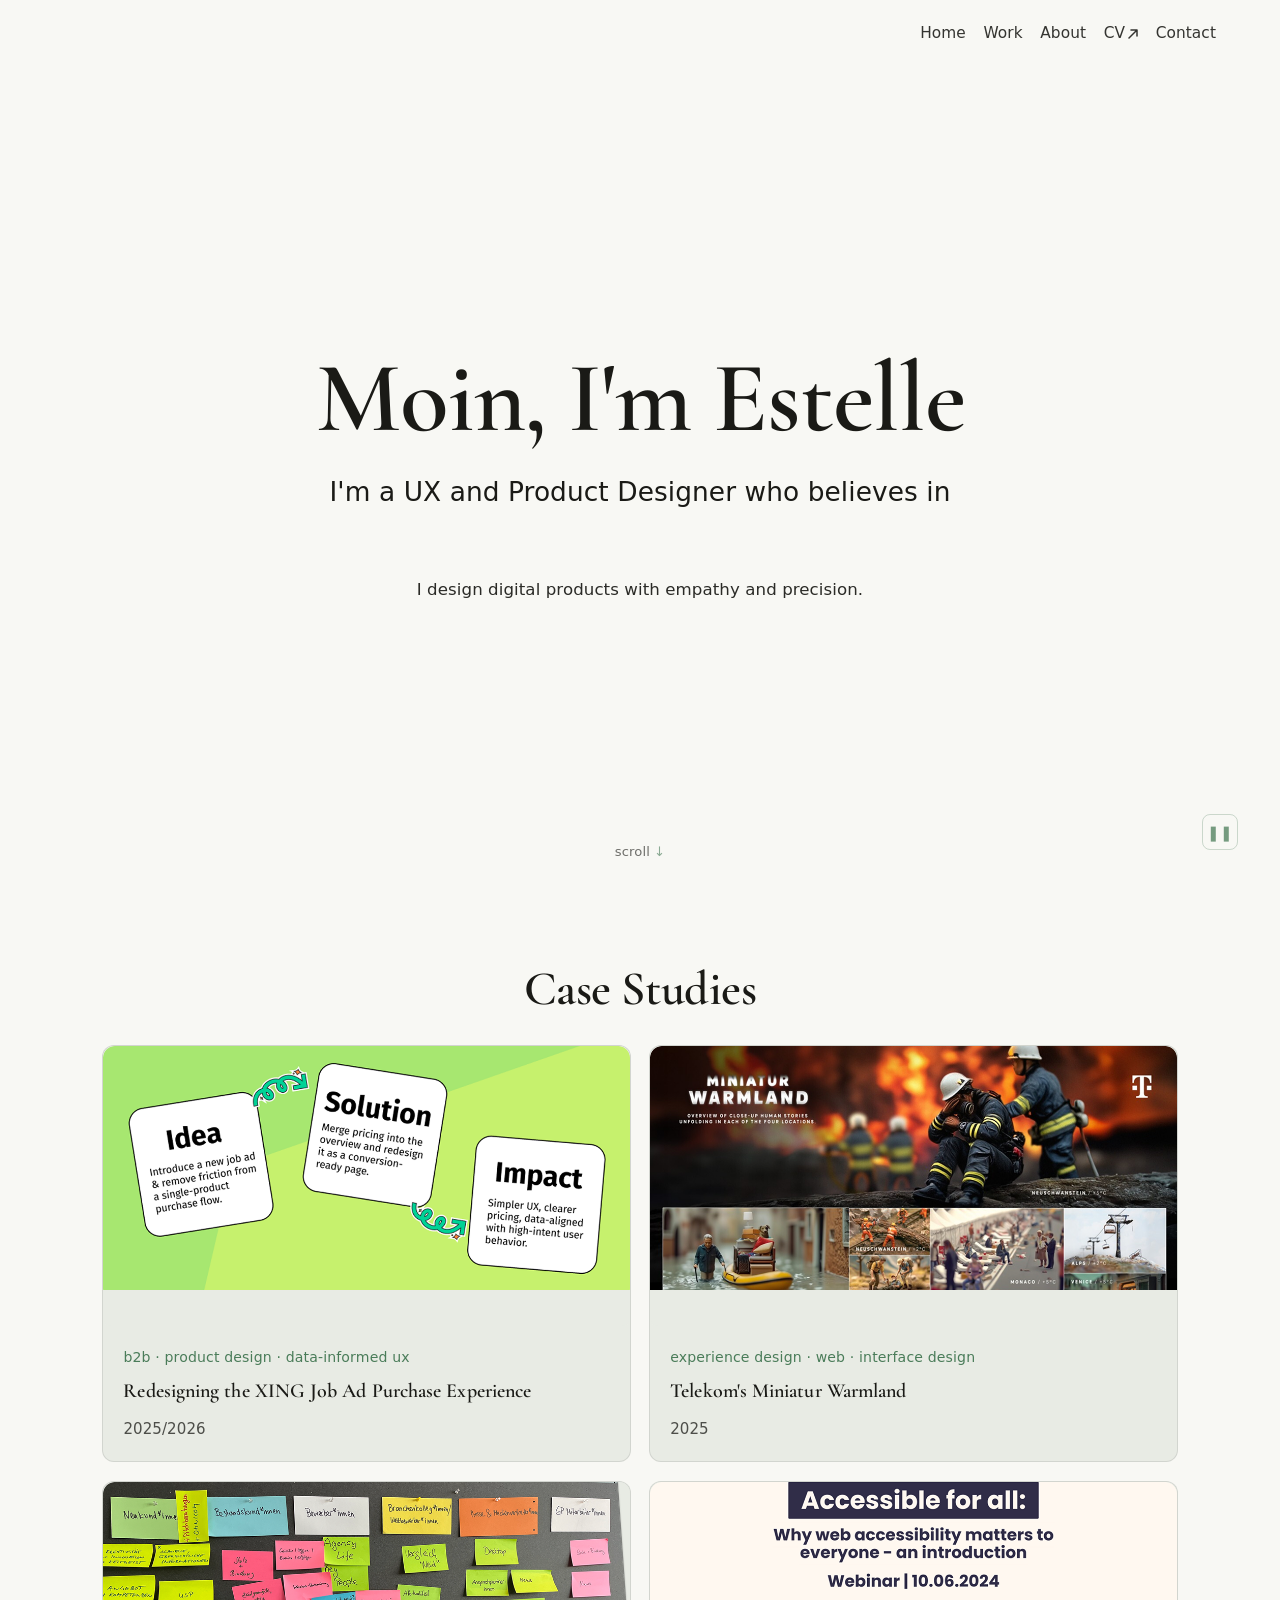
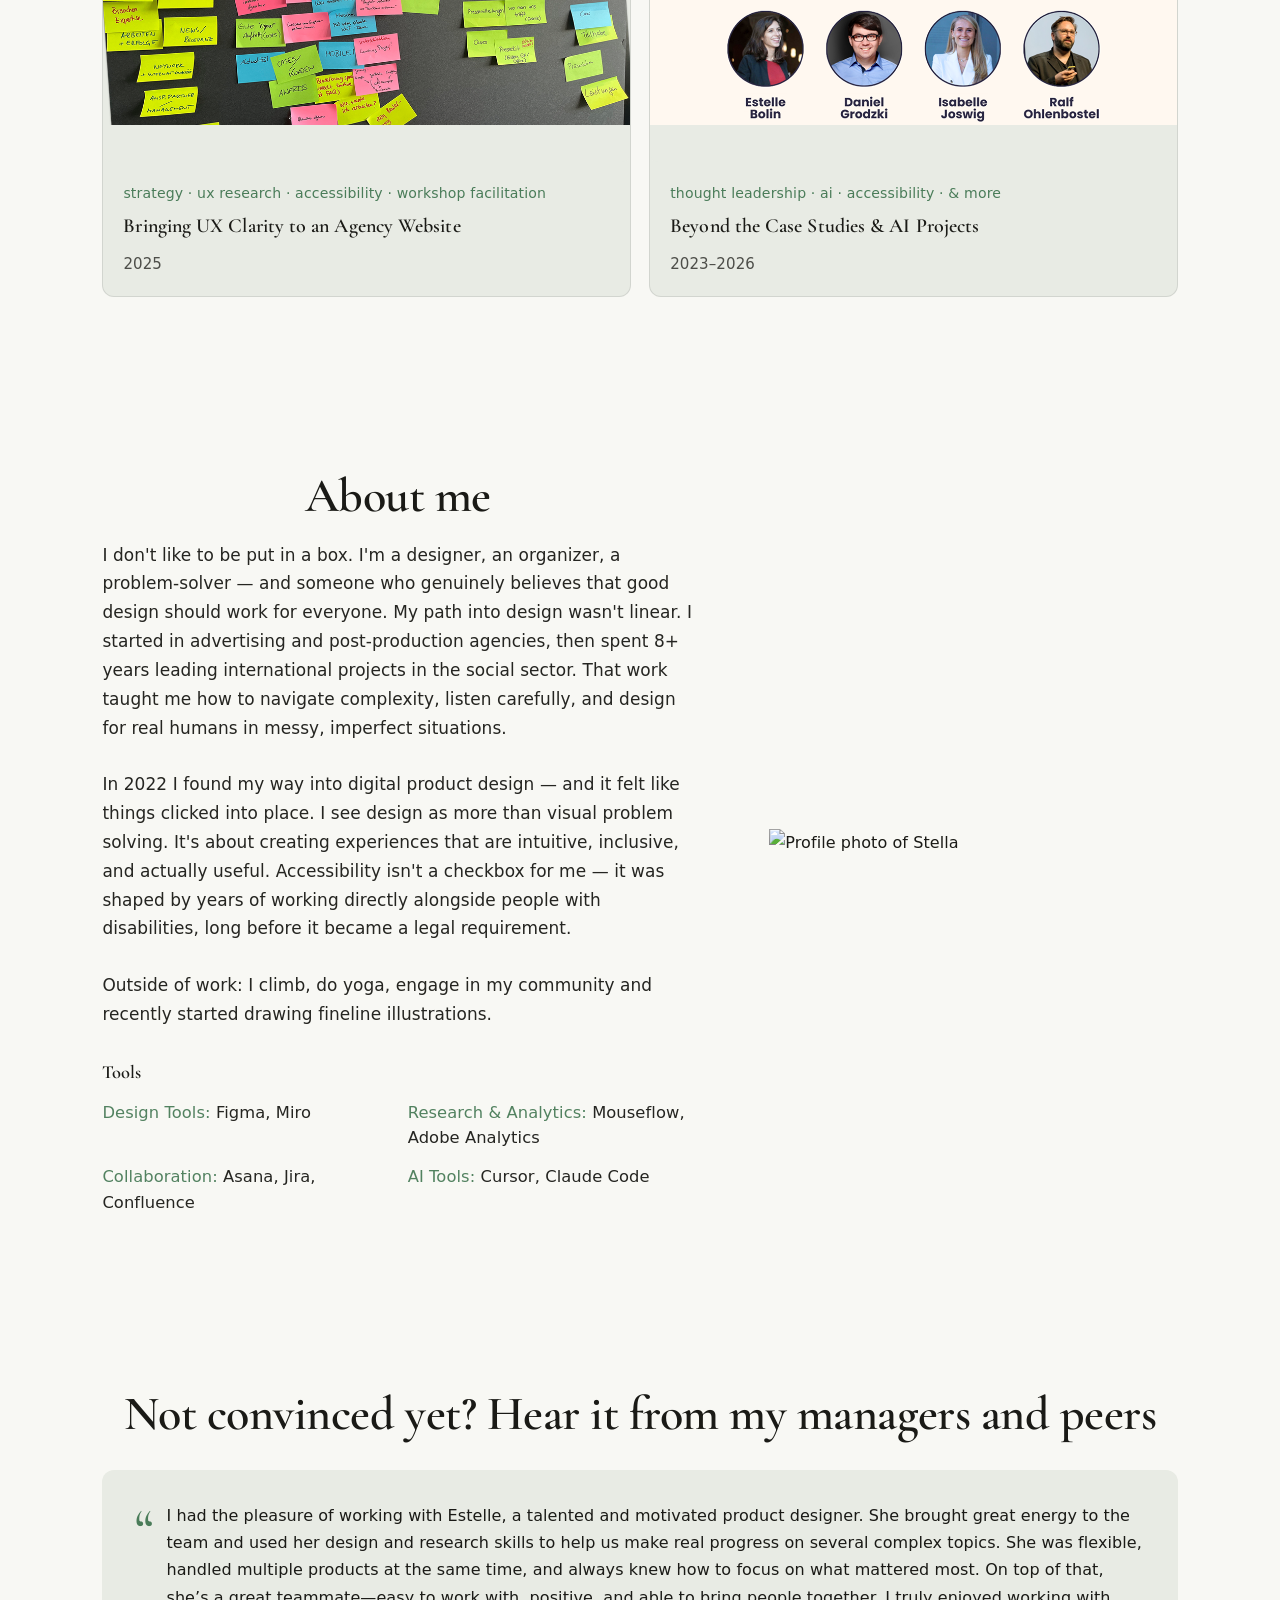
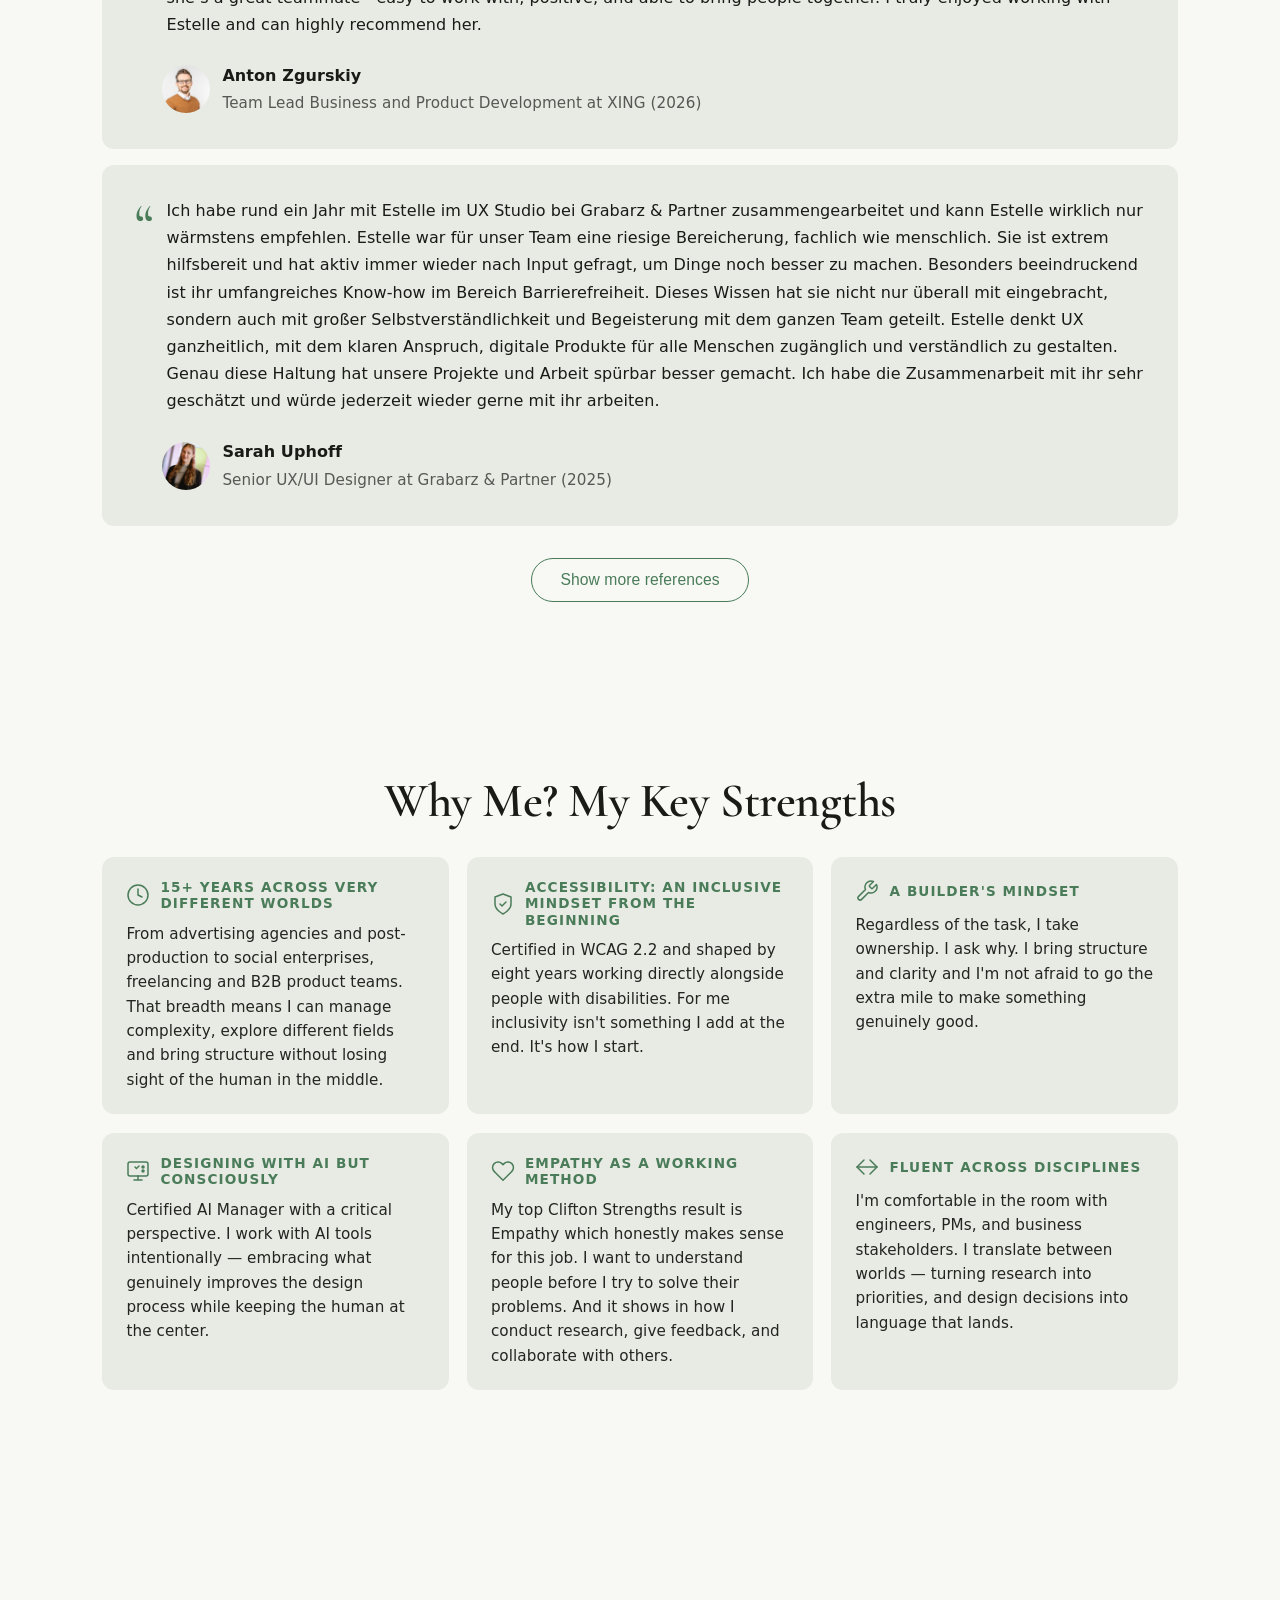
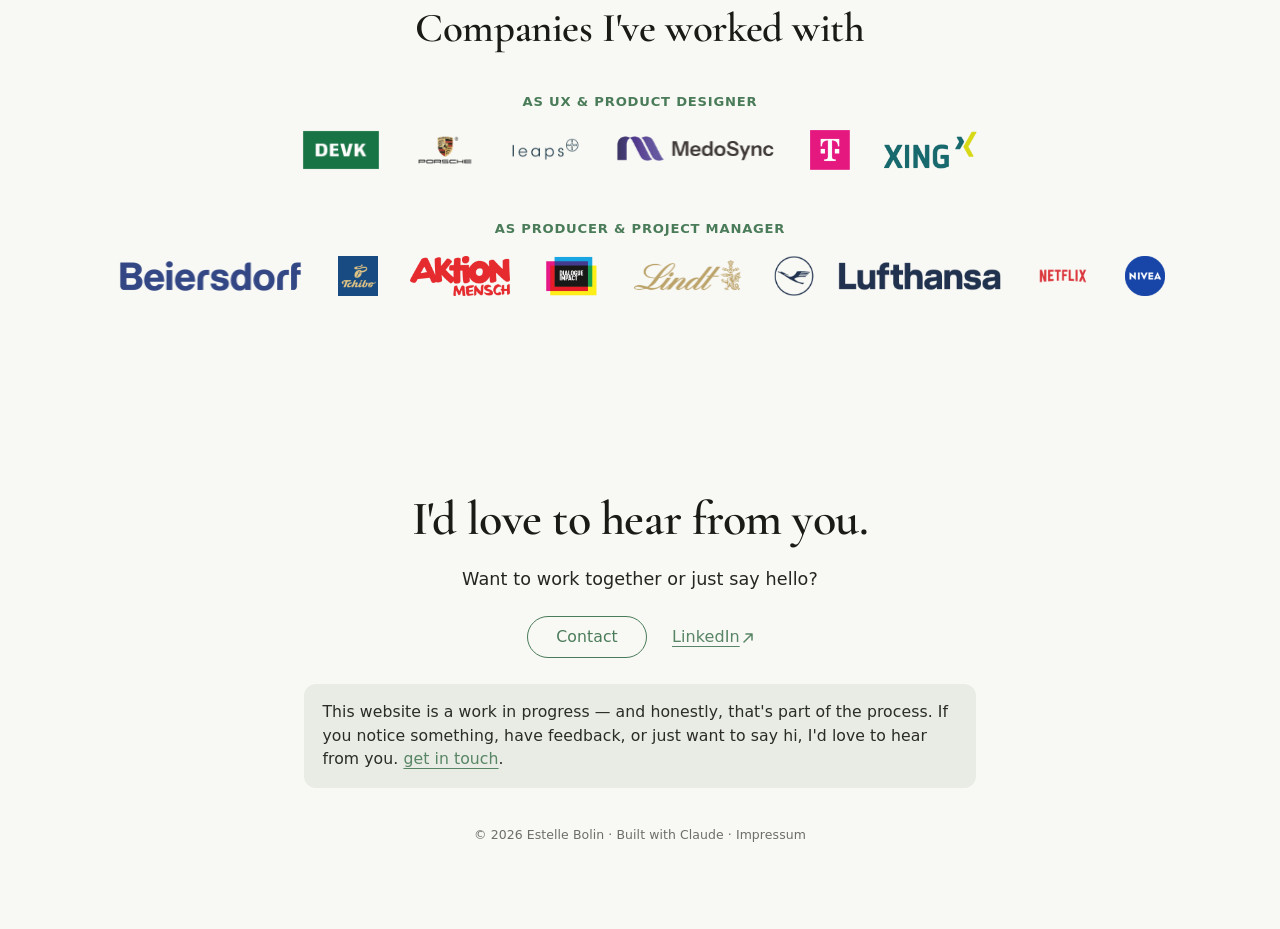
==== commit a3d9d428: "Add favicon and fix social preview" ====
--- a/index.html
+++ b/index.html
@@ -9,11 +9,13 @@
       href="https://fonts.googleapis.com/css2?family=Cormorant+Garamond:wght@400;500;600&display=swap"
       rel="stylesheet"
     />
-    <meta
-      name="description"
-      content="[PLACEHOLDER] Stella UX design portfolio website."
-    />
-    <title>Estelle | UX Designer</title>
+    <meta name="description" content="Portfolio of Estelle Bolin, UX Designer specialising in accessibility, B2B products and AI-assisted design.">
+    <title>Estelle Bolin — UX Designer</title>
+    <meta property="og:title" content="Estelle Bolin — UX Designer">
+    <meta property="og:description" content="Portfolio of Estelle Bolin, UX Designer specialising in accessibility, B2B products and AI-assisted design.">
+    <meta property="og:url" content="https://estelle-bolin.github.io">
+    <meta property="og:type" content="website">
+    <link rel="icon" type="image/png" href="assets/Favicon/namast-hey_kreis_schwarz_RGB.png">
     <link rel="stylesheet" href="styles.css" />
   </head>
   <body>
--- a/styles.css
+++ b/styles.css
@@ -1047,10 +1047,6 @@
   transition: all 0.3s ease;
 }
 
-.strength-card:hover {
-  transform: translateY(-4px);
-  box-shadow: 0 8px 24px rgba(0,0,0,0.12);
-}
 
 .strength-card .card-header {
   display: flex;
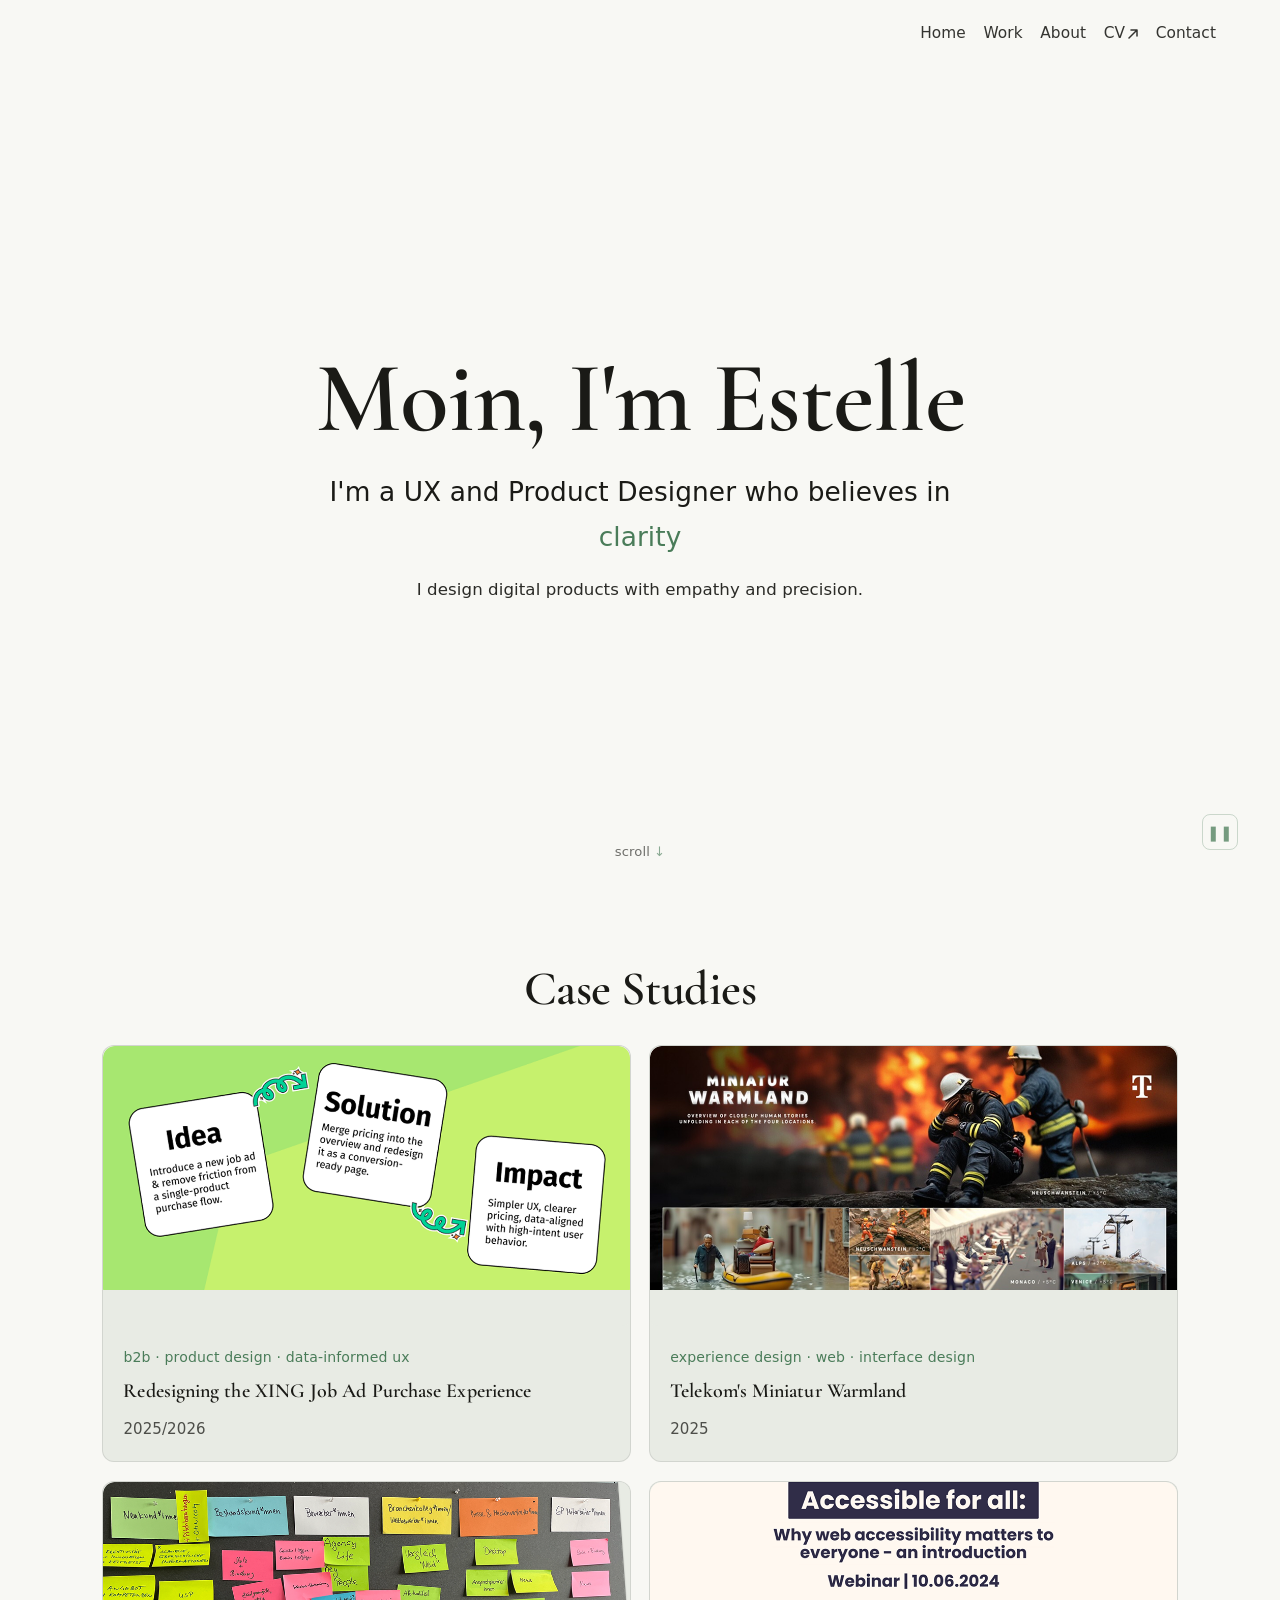
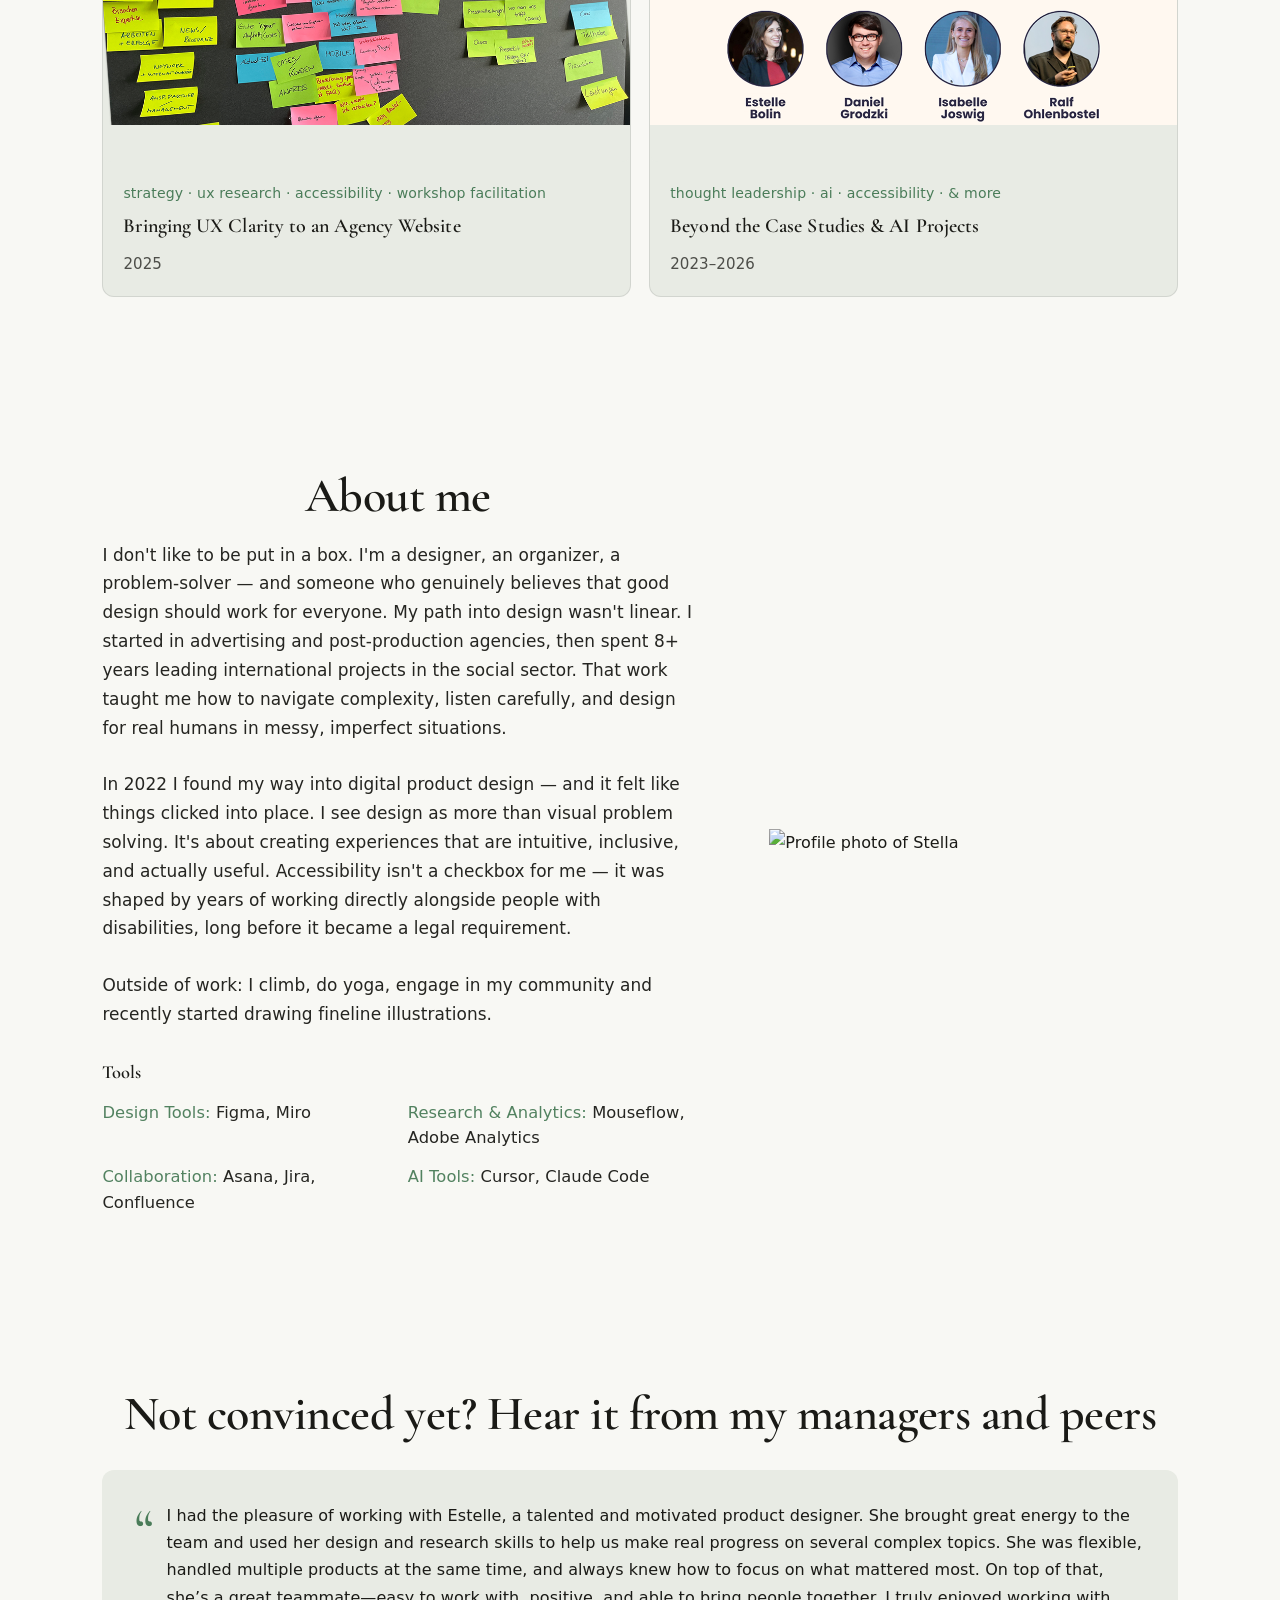
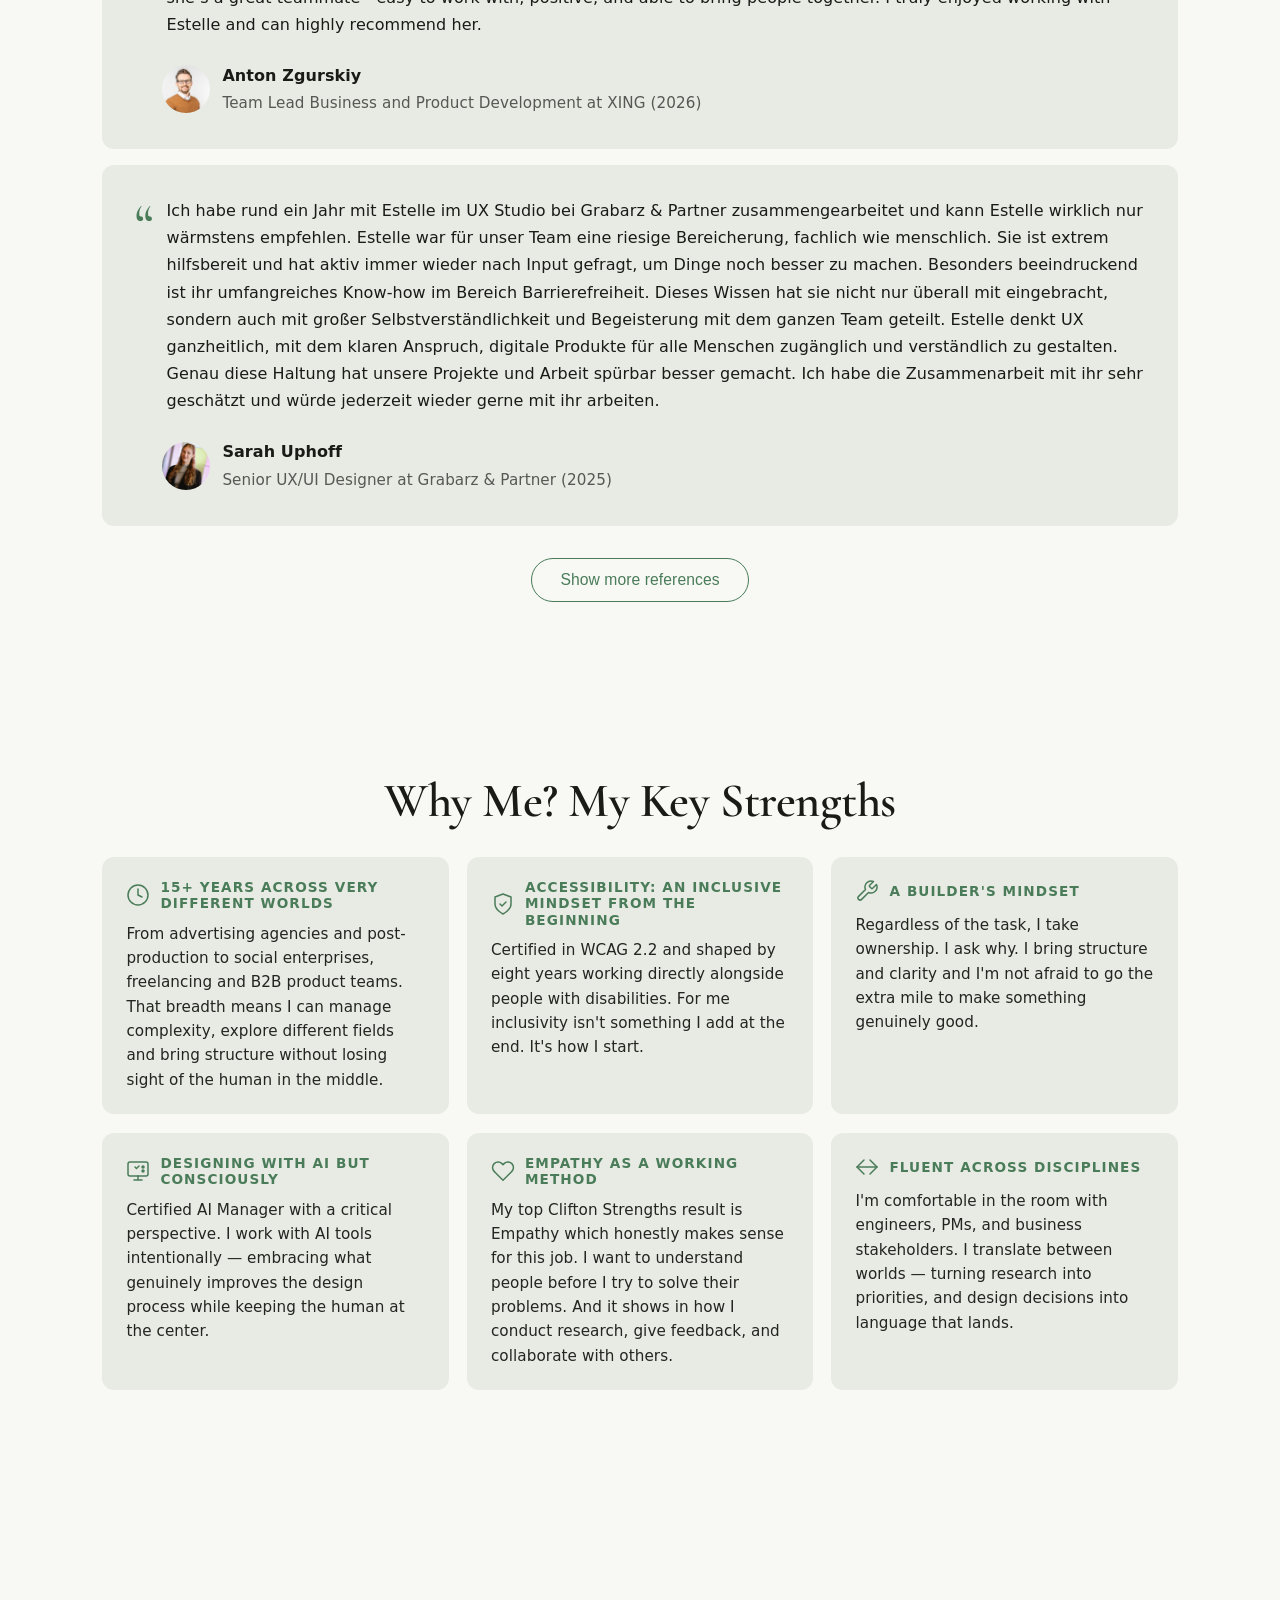
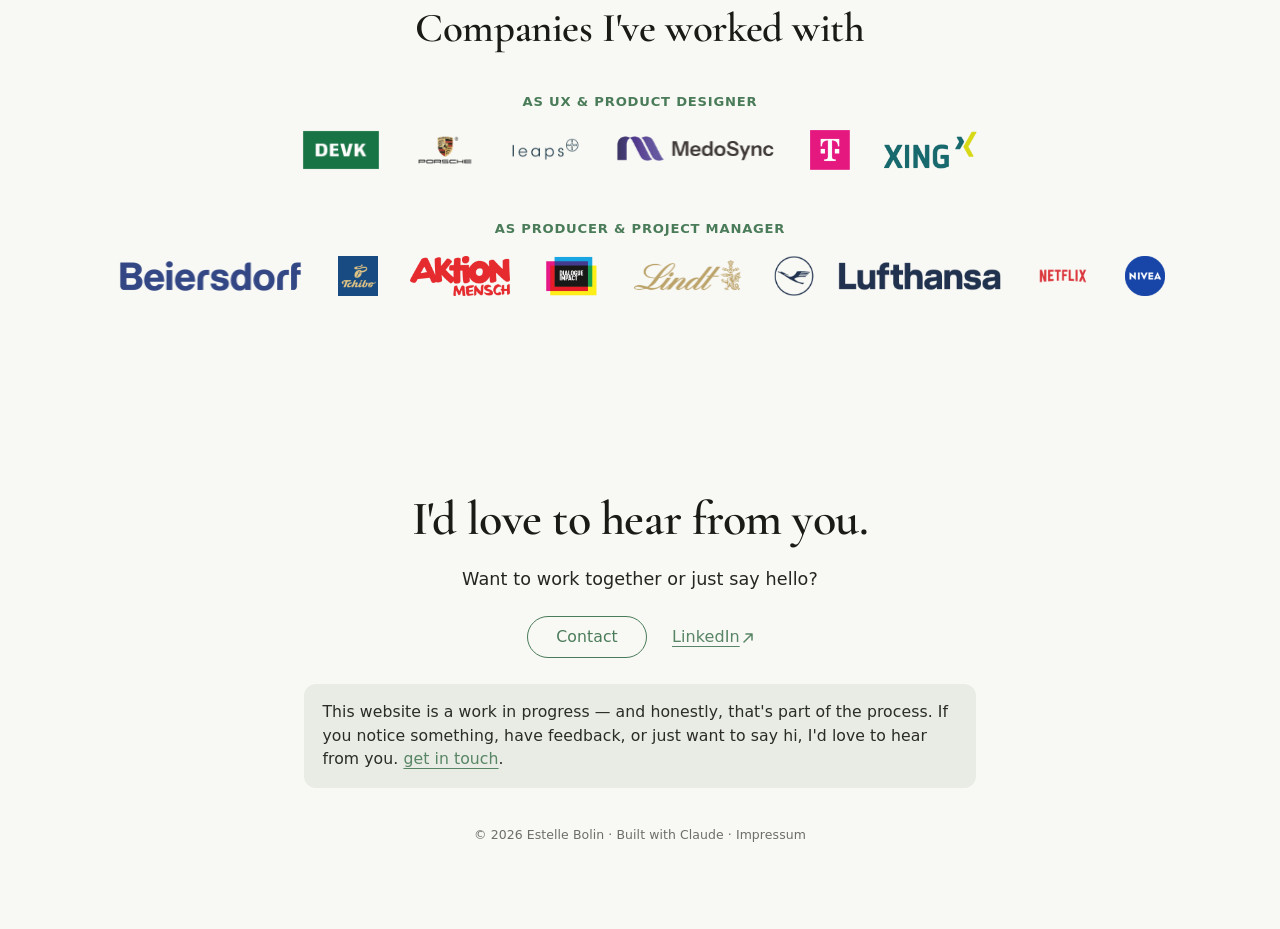
==== commit a0fd8fad: "Add favicon and fix social preview" ====
--- a/index.html
+++ b/index.html
@@ -15,7 +15,7 @@
     <meta property="og:description" content="Portfolio of Estelle Bolin, UX Designer specialising in accessibility, B2B products and AI-assisted design.">
     <meta property="og:url" content="https://estelle-bolin.github.io">
     <meta property="og:type" content="website">
-    <link rel="icon" type="image/png" href="assets/Favicon/namast-hey_kreis_schwarz_RGB.png">
+    <link rel="icon" type="image/png" href="assets/Favicon/namast-hey_kreis_weiss_RGB.png">
     <link rel="stylesheet" href="styles.css" />
   </head>
   <body>
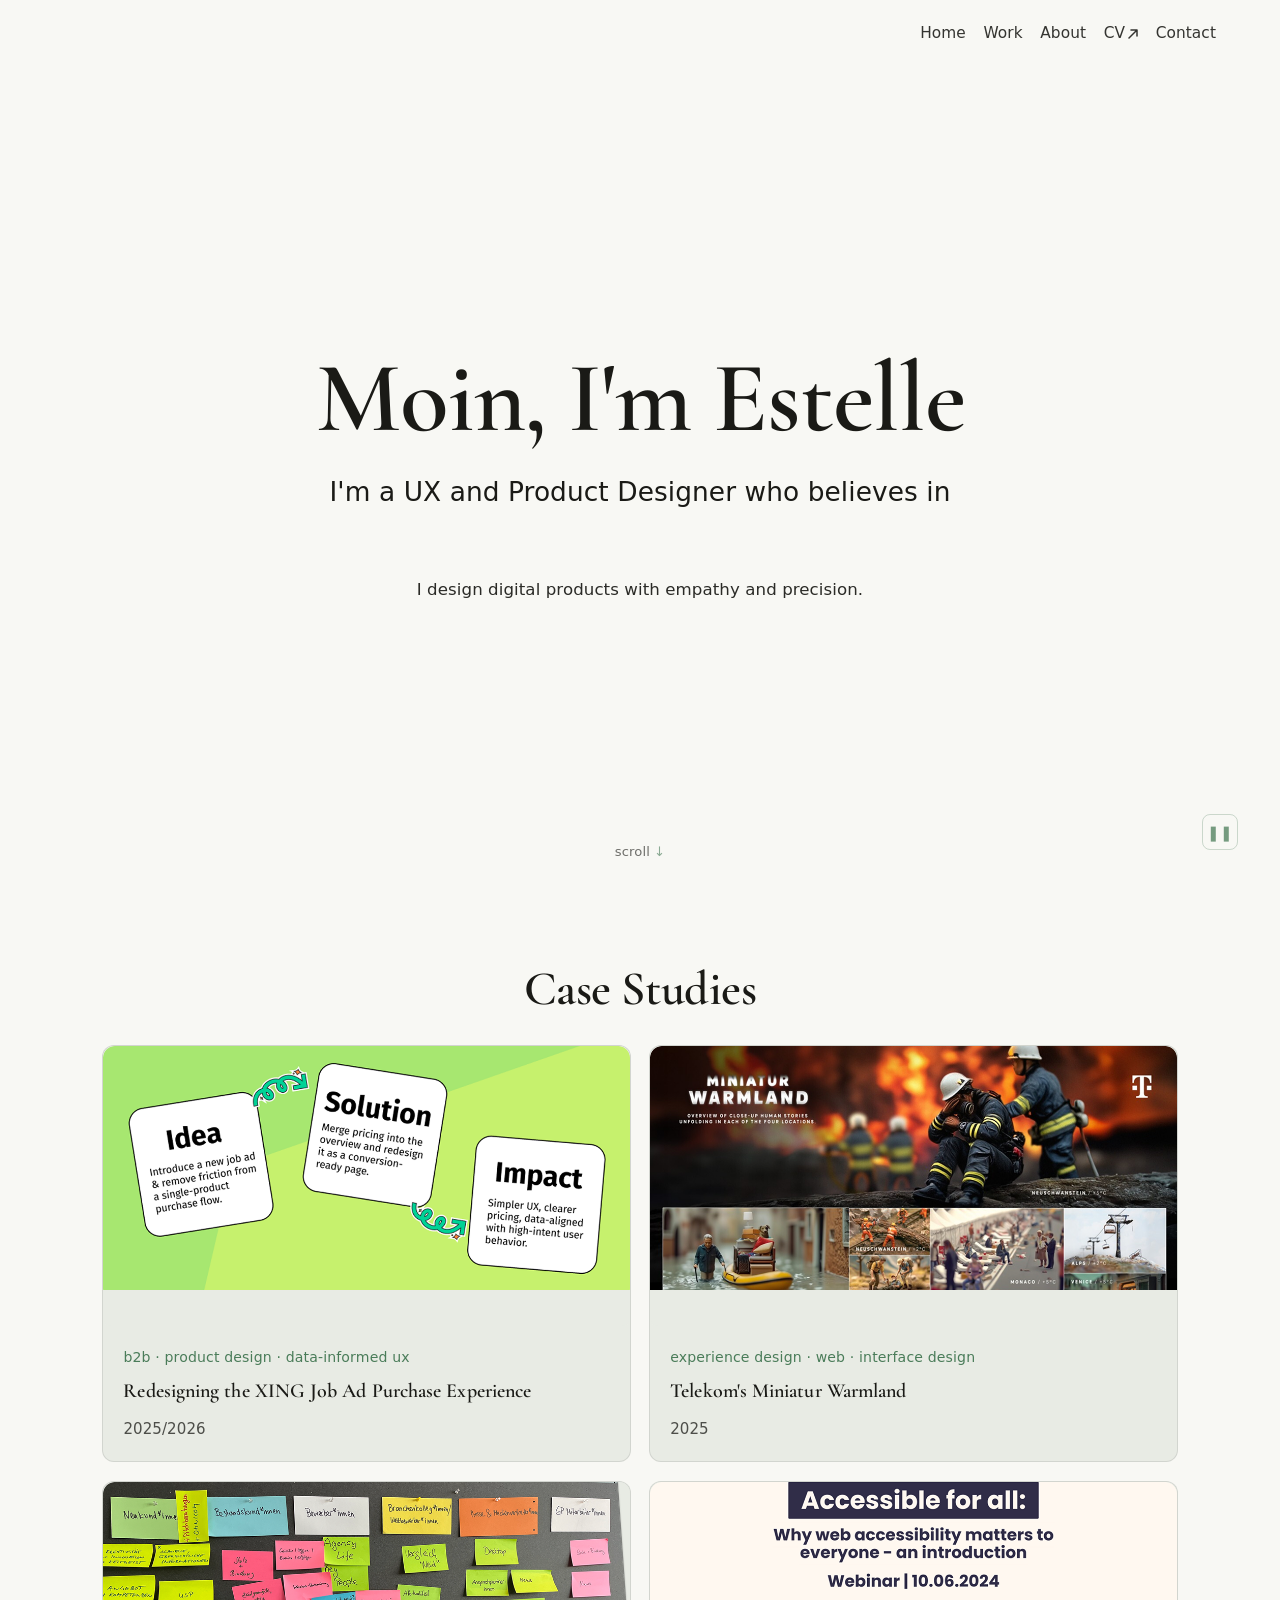
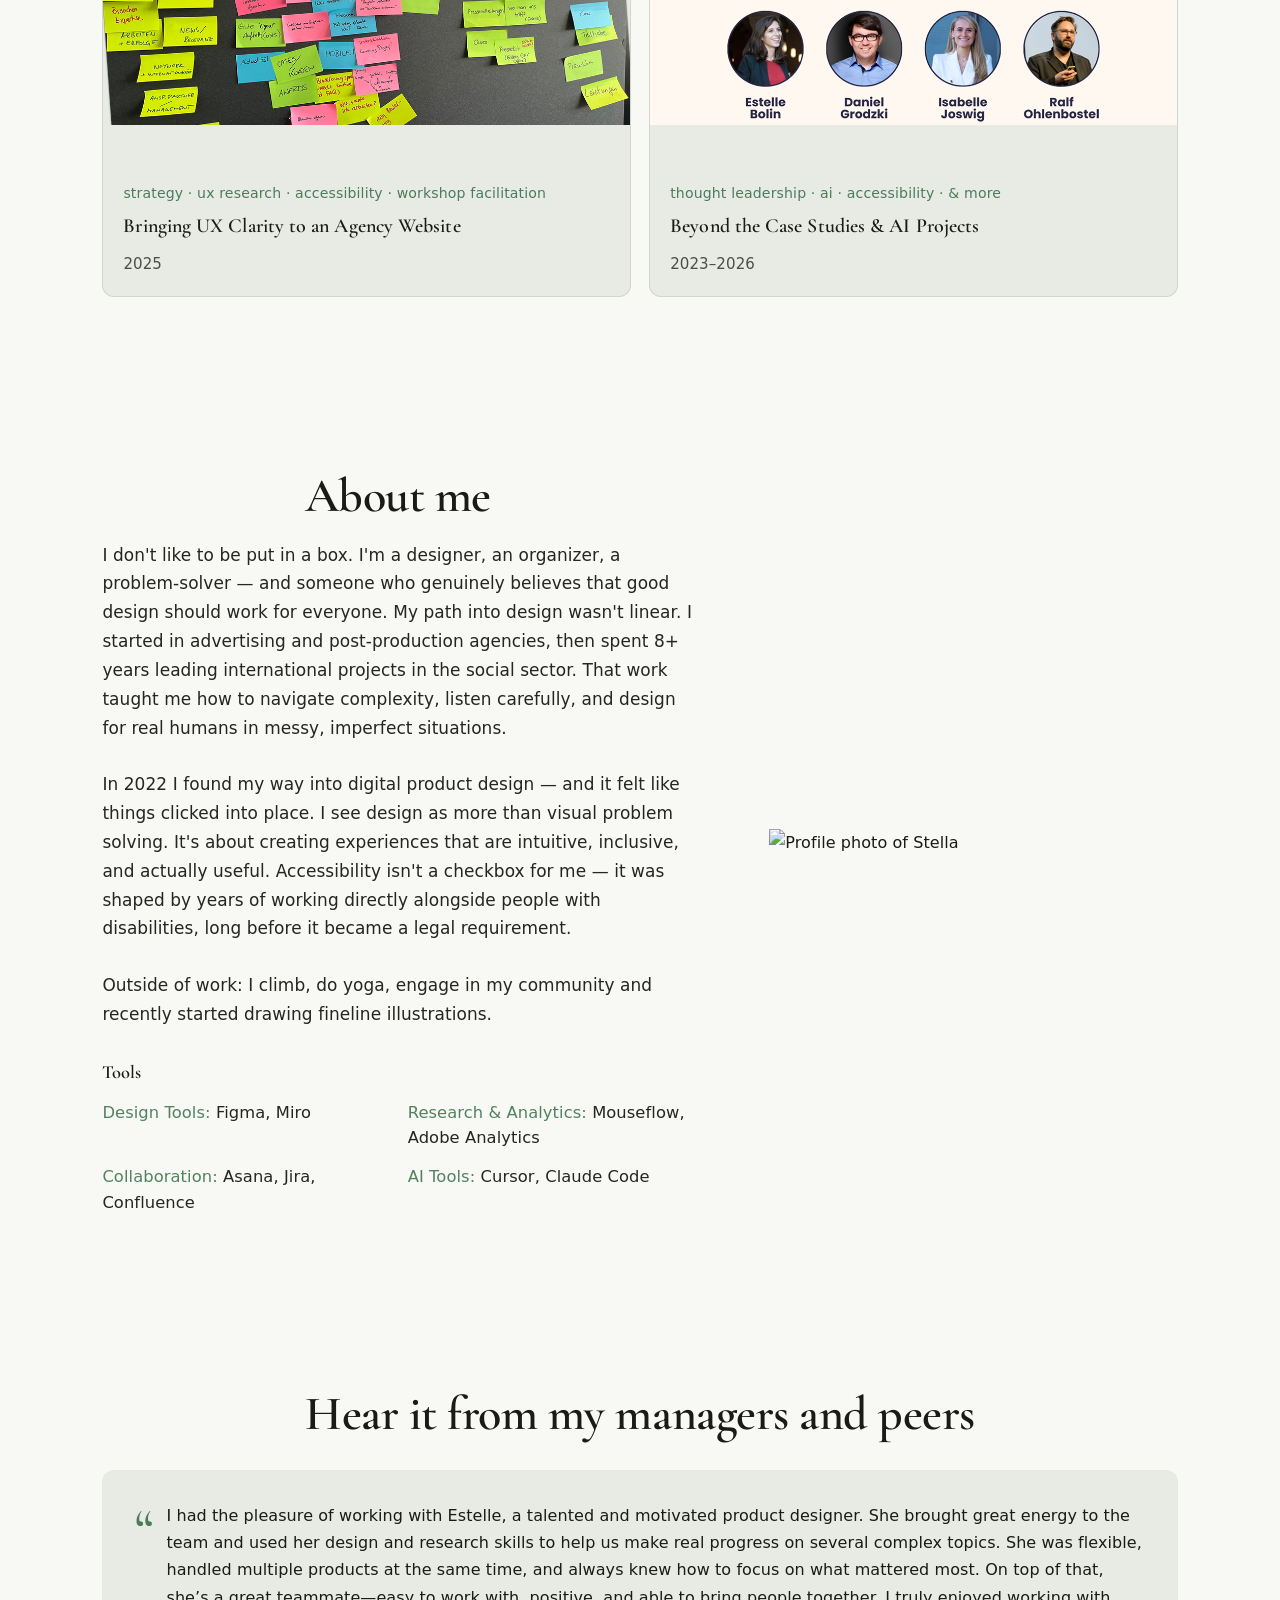
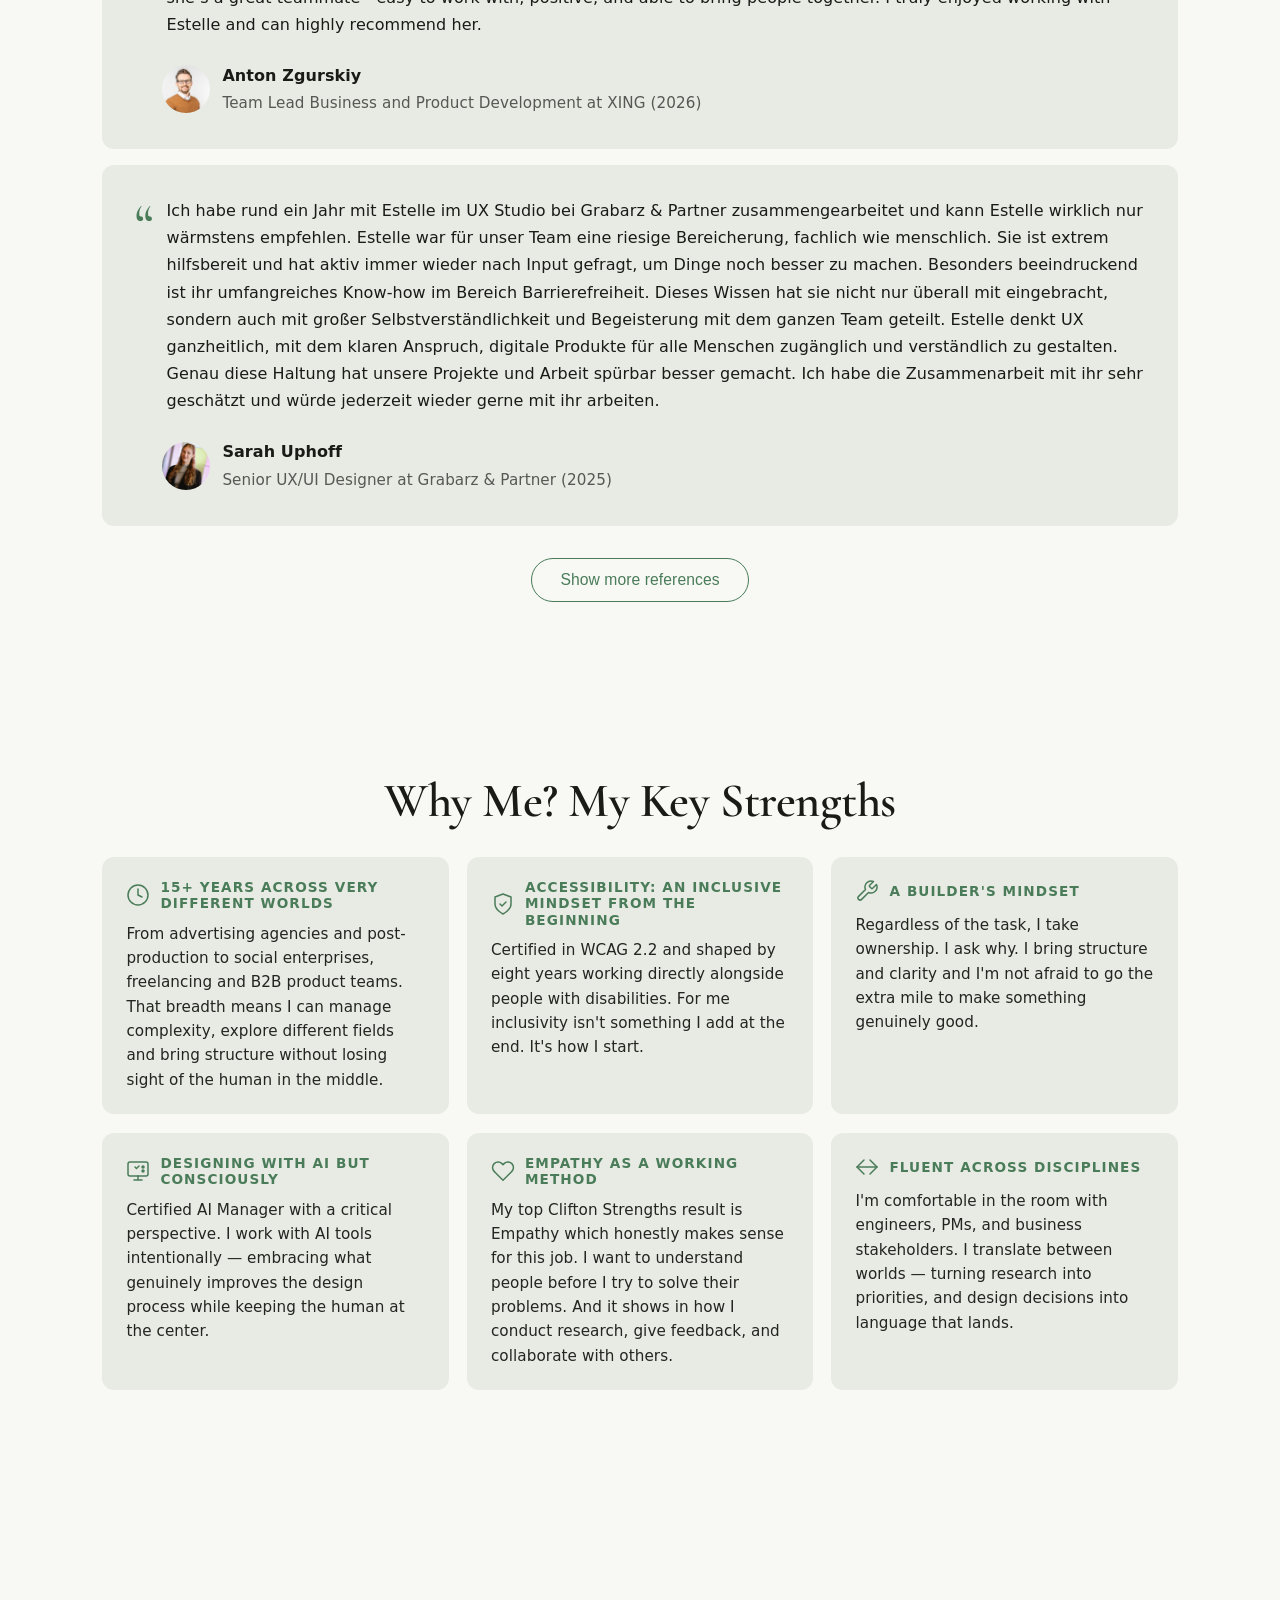
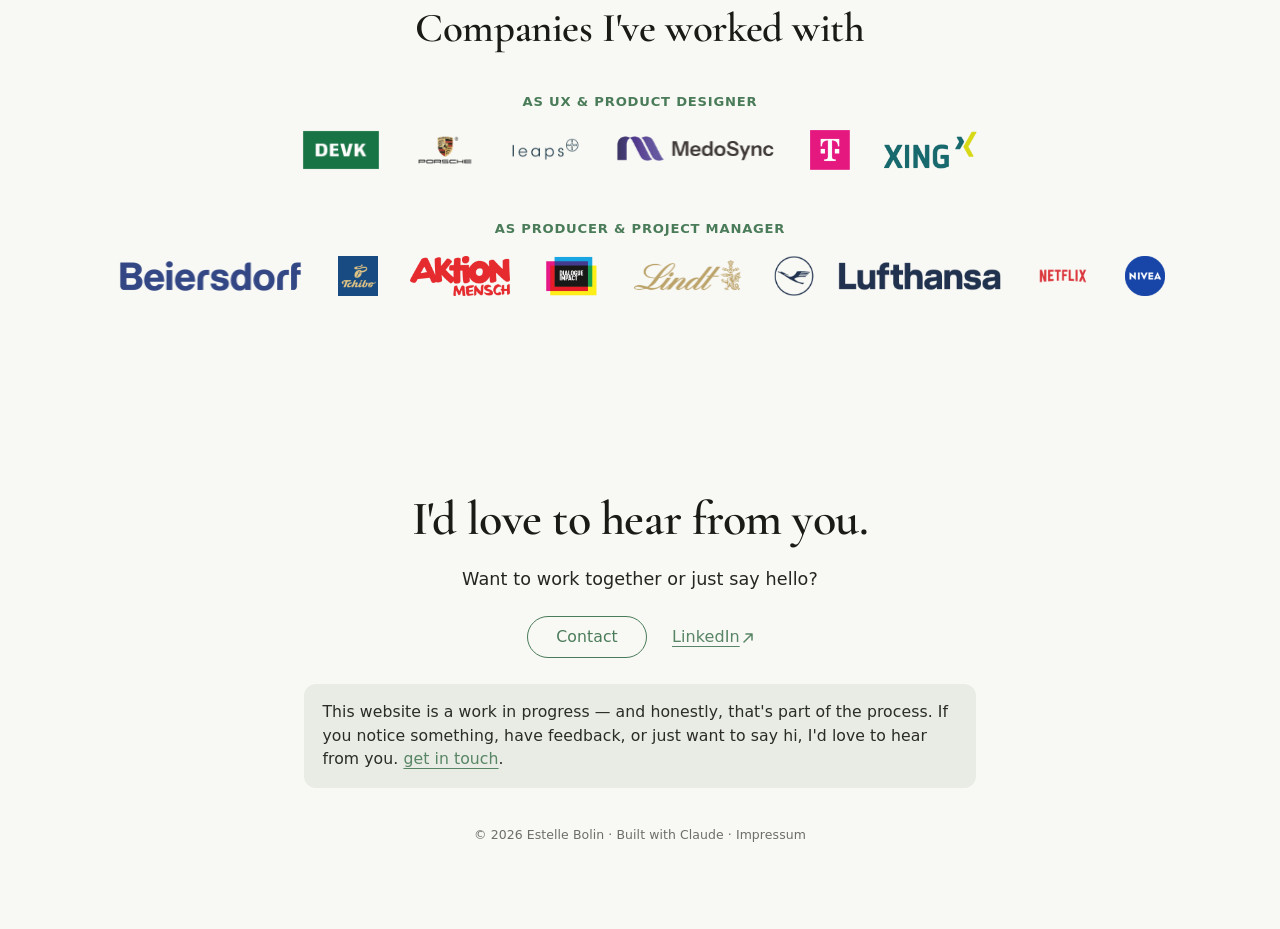
==== commit 8a08a381: "exhcnage headline" ====
--- a/index.html
+++ b/index.html
@@ -193,7 +193,7 @@
       <section id="references" class="references" aria-labelledby="references-title">
         <div class="references-inner">
           <h2 id="references-title">
-            Not convinced yet? Hear it from my managers and peers
+            Hear it from my managers and peers
           </h2>
 
           <div class="references-grid" aria-label="References">
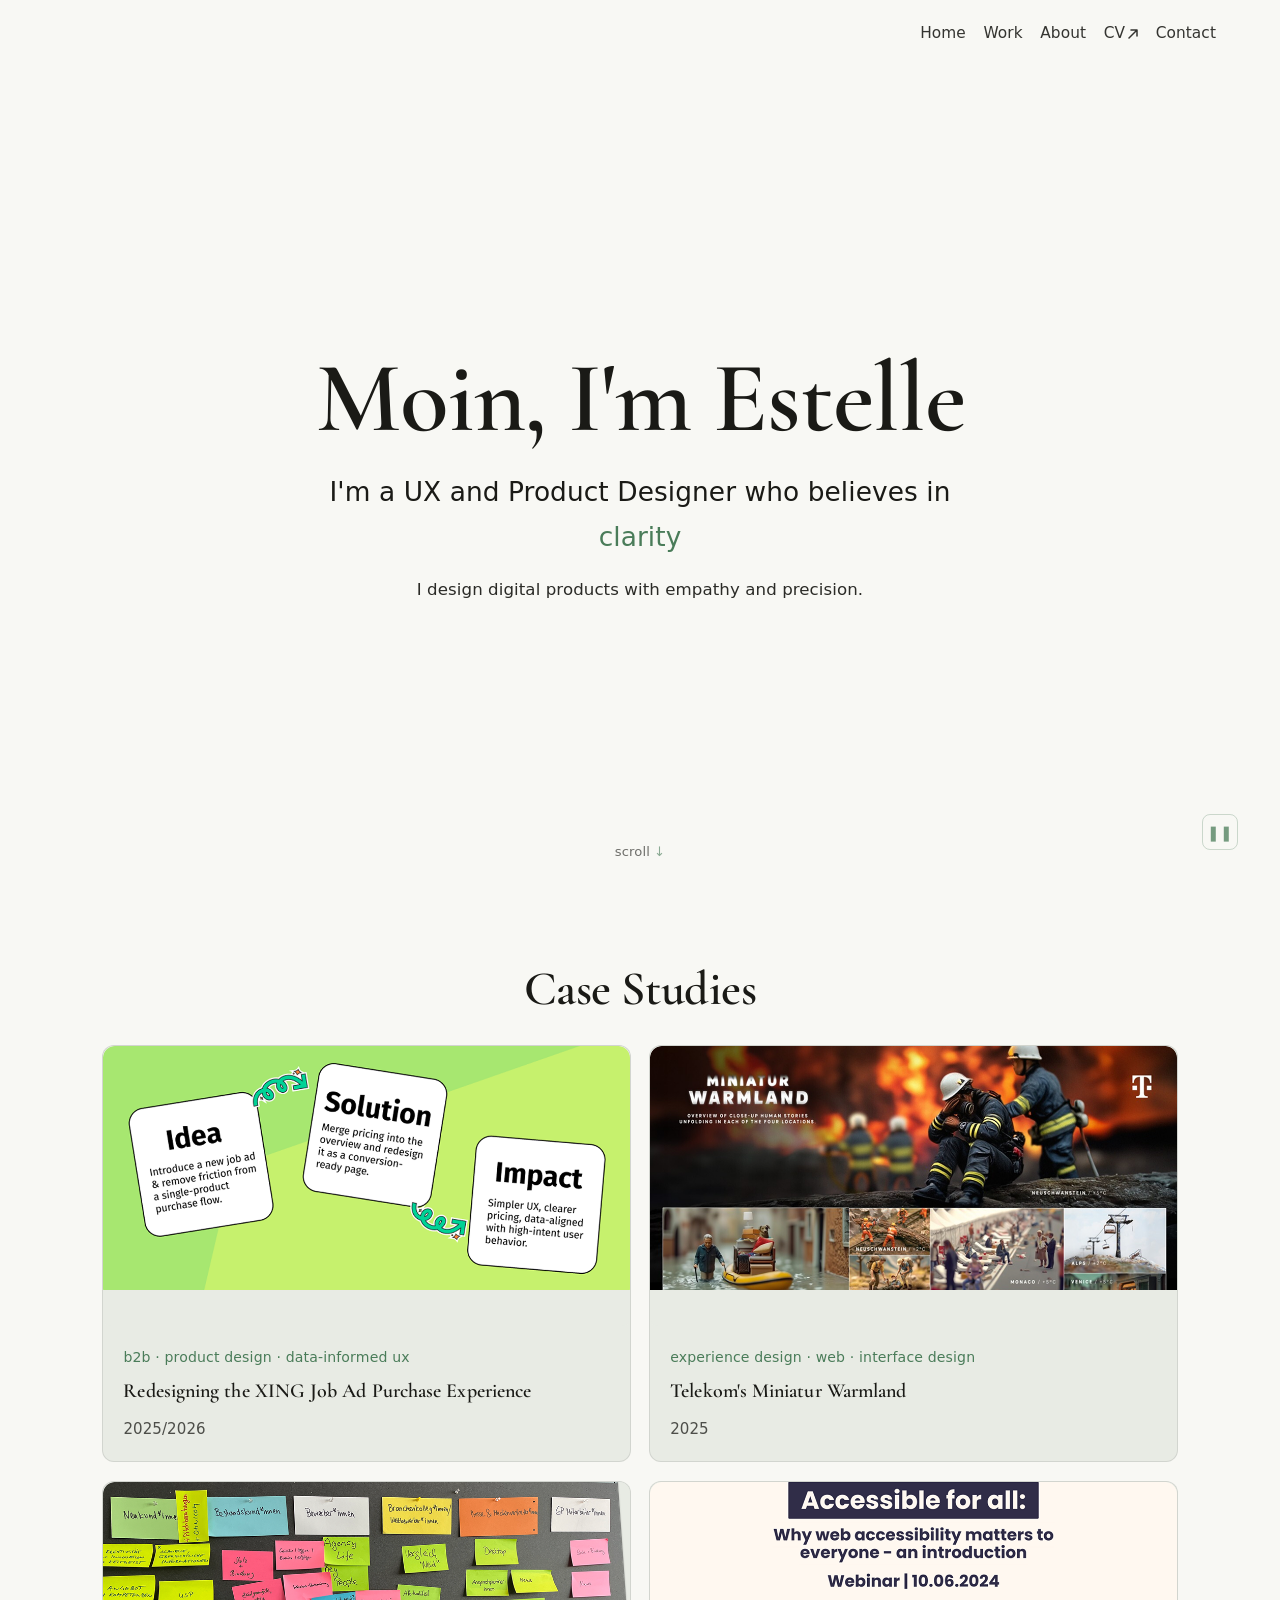
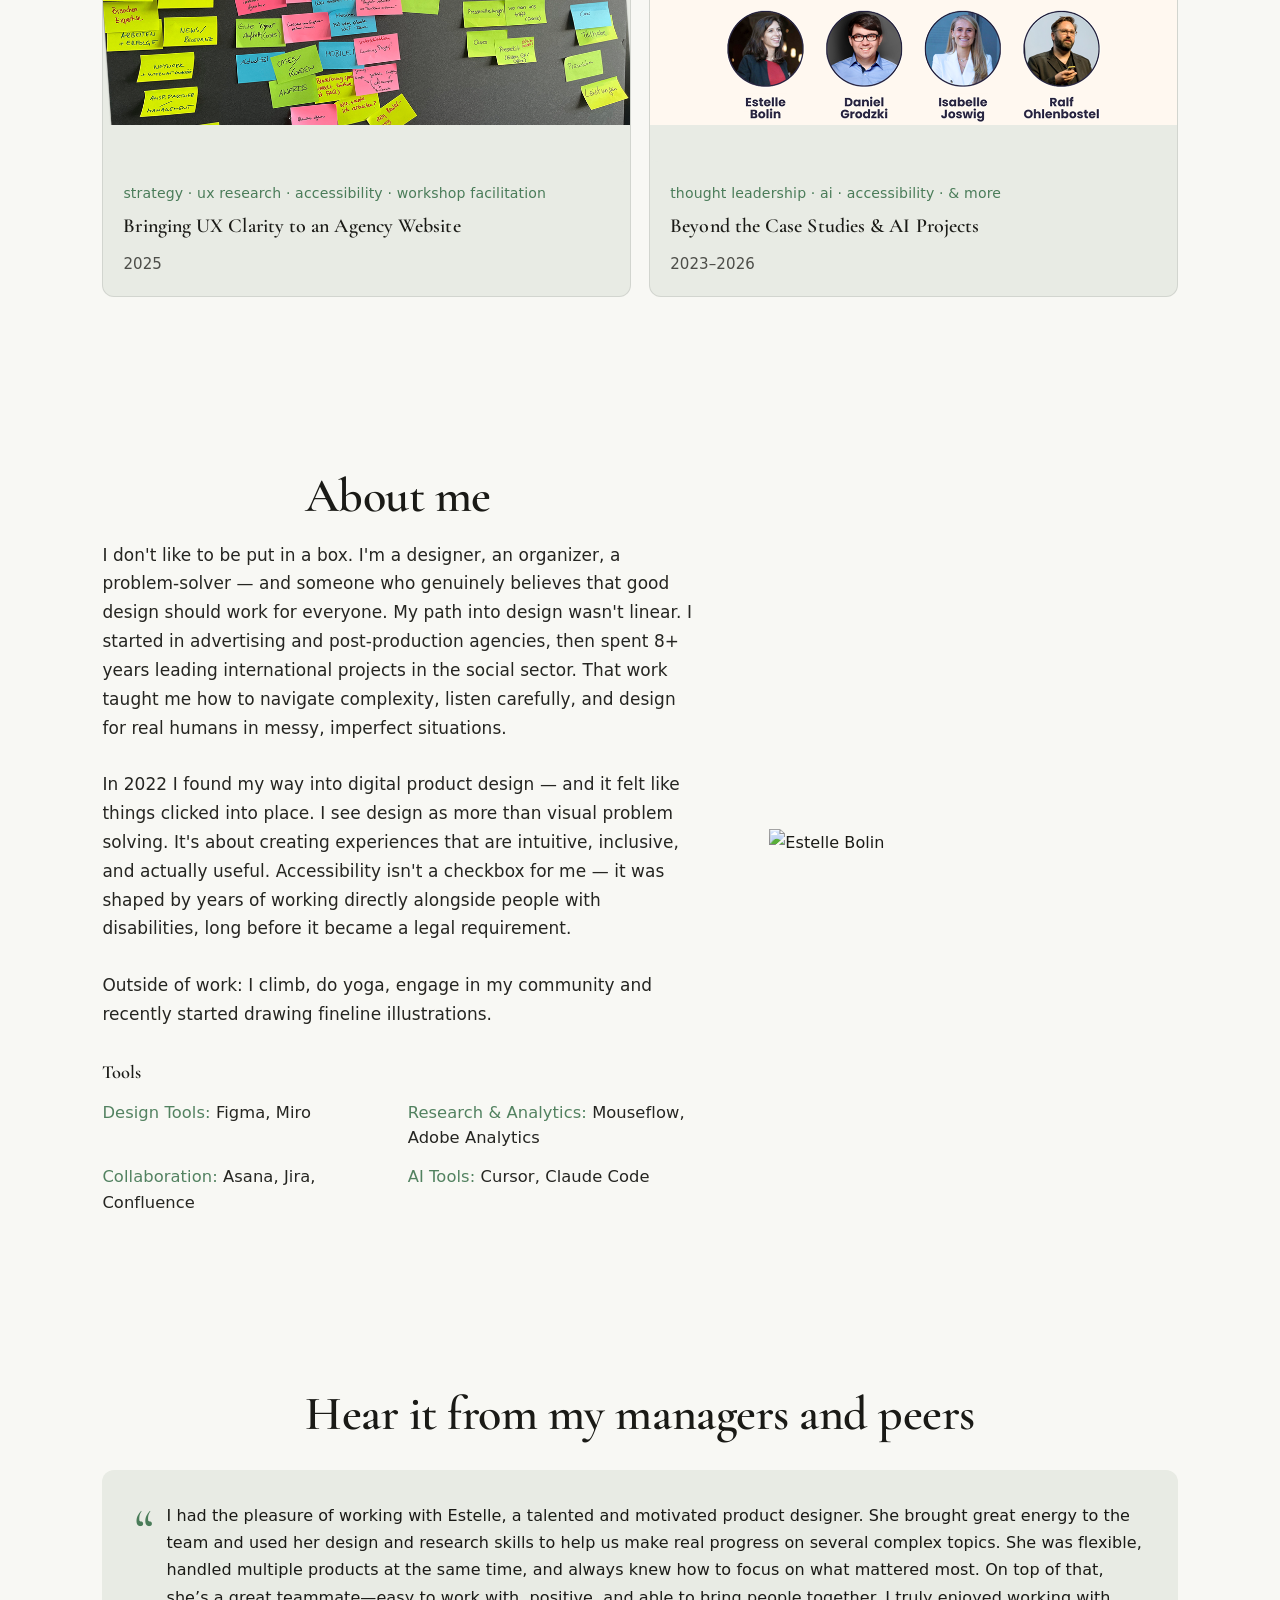
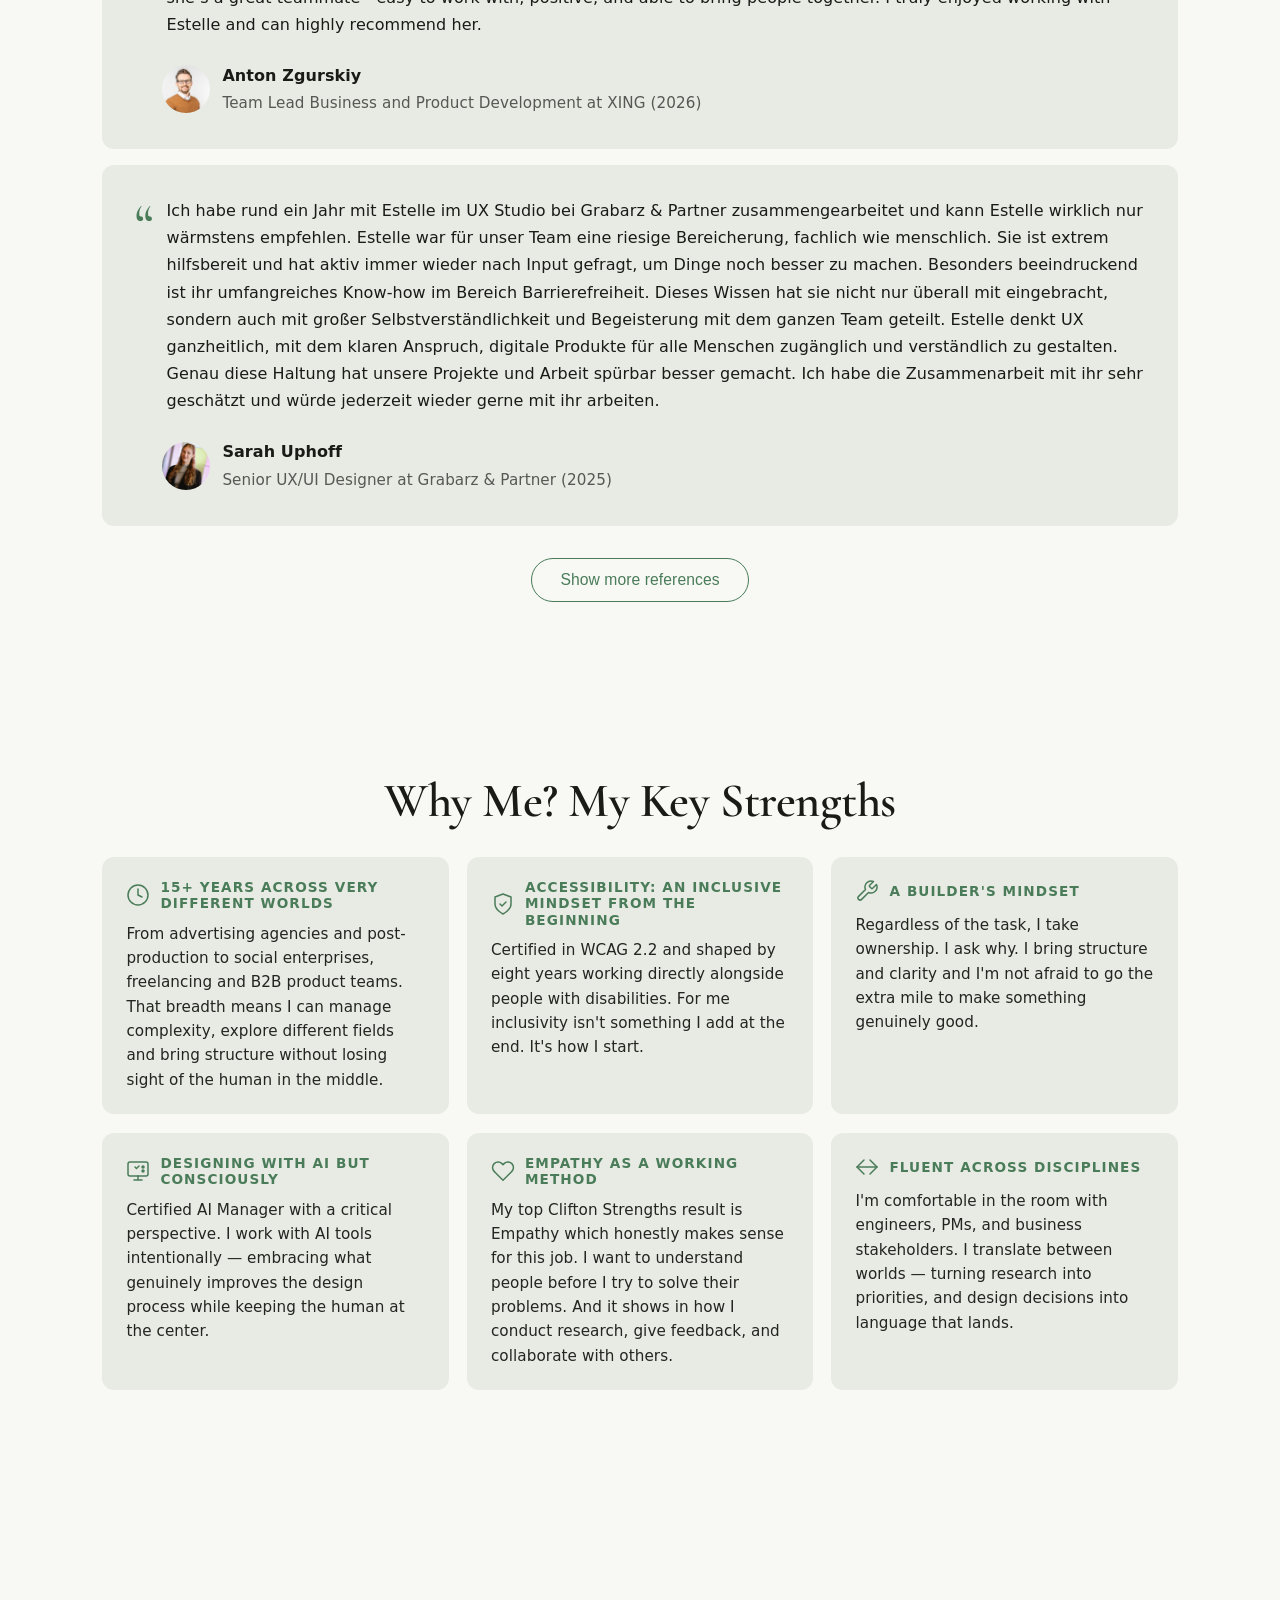
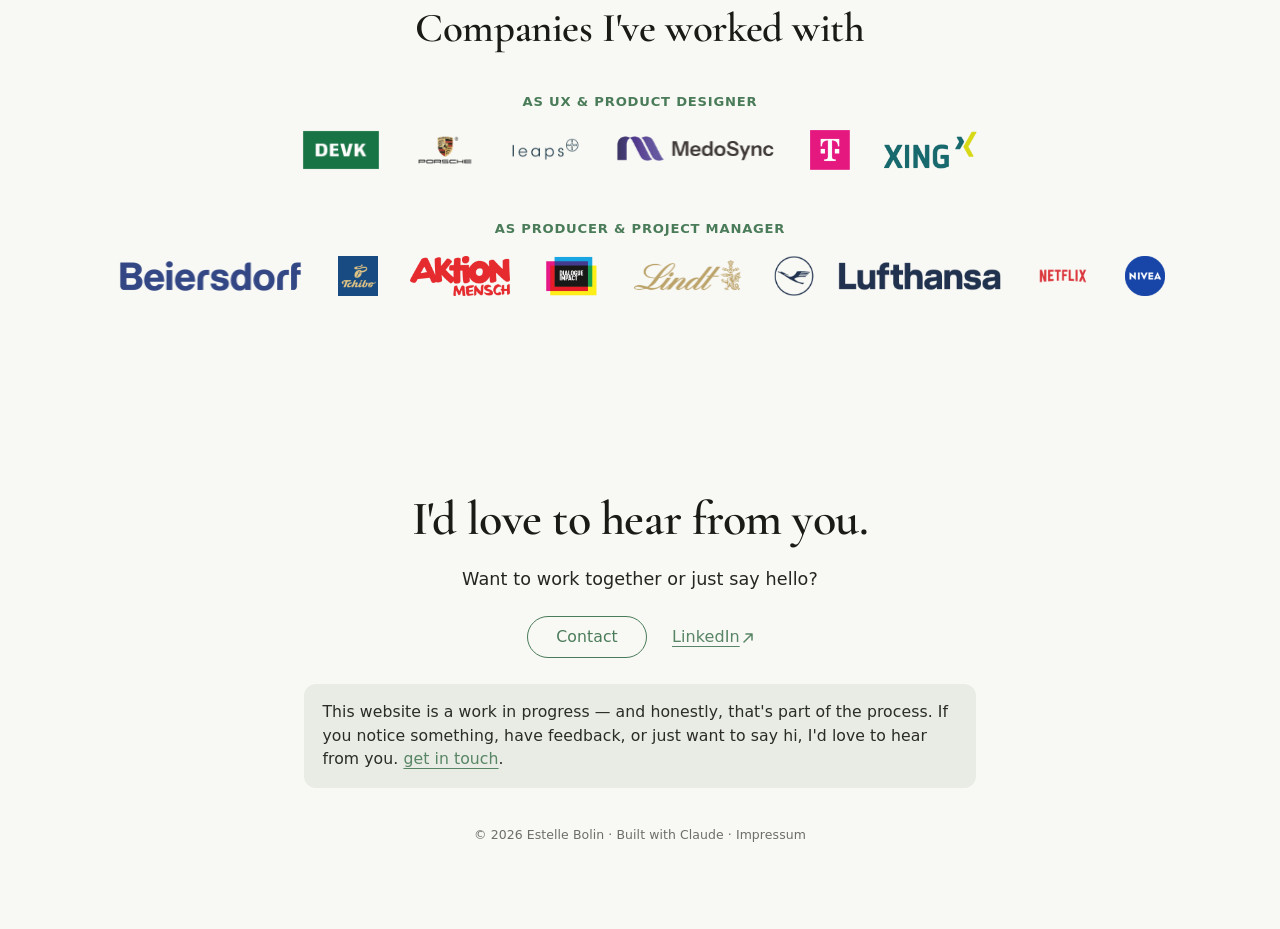
==== commit 470abdc2: "Improve alt texts for accessibility" ====
--- a/index.html
+++ b/index.html
@@ -70,7 +70,7 @@
             <li>
               <a class="case-card" href="cases/case-xing.html">
                 <div class="work-card-image">
-                  <img src="assets/Case images landingpage/xing.png" alt="" style="width:100%;height:100%;object-fit:cover;display:block;" />
+                  <img src="assets/Case images landingpage/xing.png" alt="" aria-hidden="true" style="width:100%;height:100%;object-fit:cover;display:block;" />
                 </div>
                 <div class="case-card-body">
                   <p class="case-context">b2b · product design · data-informed ux</p>
@@ -84,7 +84,7 @@
             <li>
               <a class="case-card" href="cases/case-telekom.html">
                 <div class="work-card-image">
-                  <img src="assets/Case images landingpage/dialogue.png" alt="" style="width:100%;height:100%;object-fit:cover;display:block;" />
+                  <img src="assets/Case images landingpage/dialogue.png" alt="" aria-hidden="true" style="width:100%;height:100%;object-fit:cover;display:block;" />
                 </div>
                 <div class="case-card-body">
                   <p class="case-context">experience design · web · interface design</p>
@@ -98,7 +98,7 @@
             <li>
               <a class="case-card" href="cases/case-agency.html">
                 <div class="work-card-image">
-                  <img src="assets/Case images landingpage/agency.png" alt="" style="width:100%;height:100%;object-fit:cover;display:block;" />
+                  <img src="assets/Case images landingpage/agency.png" alt="" aria-hidden="true" style="width:100%;height:100%;object-fit:cover;display:block;" />
                 </div>
                 <div class="case-card-body">
                   <p class="case-context">strategy · ux research · accessibility · workshop facilitation</p>
@@ -112,7 +112,7 @@
             <li>
               <a class="case-card" href="cases/case-beyond.html">
                 <div class="work-card-image">
-                  <img src="assets/Case images landingpage/beyond.png" alt="" style="width:100%;height:100%;object-fit:cover;display:block;" />
+                  <img src="assets/Case images landingpage/beyond.png" alt="" aria-hidden="true" style="width:100%;height:100%;object-fit:cover;display:block;" />
                 </div>
                 <div class="case-card-body">
                   <p class="case-context">thought leadership · ai · accessibility · &amp; more</p>
@@ -183,7 +183,7 @@
               <img
                 class="about-photo"
                 src="assets/about-photo.png"
-                alt="Profile photo of Stella"
+                alt="Estelle Bolin"
               />
             </div>
           </div>
@@ -218,7 +218,8 @@
                 <img
                   class="reference-avatar"
                   src="assets/references/Anton Zgurskiy.jpeg"
-                  alt="Photo of Anton Zgurskiy"
+                  alt=""
+                  aria-hidden="true"
                 />
                 <div class="reference-person-text">
                   <p class="reference-name">Anton Zgurskiy</p>
@@ -256,7 +257,8 @@
                 <img
                   class="reference-avatar"
                   src="assets/references/Sarah Uphoff.jpeg"
-                  alt="Photo of Sarah Uphoff"
+                  alt=""
+                  aria-hidden="true"
                 />
                 <div class="reference-person-text">
                   <p class="reference-name">Sarah Uphoff</p>
@@ -311,7 +313,8 @@
                   <img
                     class="reference-avatar"
                     src="assets/references/Xavier Auclert.jpeg"
-                    alt="Photo of Xavier Auclert"
+                    alt=""
+                    aria-hidden="true"
                   />
                   <div class="reference-person-text">
                     <p class="reference-name">Xavier Auclert</p>
@@ -357,7 +360,8 @@
                   <img
                     class="reference-avatar"
                     src="assets/references/Madita Schubert.jpeg"
-                    alt="Photo of Madita Schubert"
+                    alt=""
+                    aria-hidden="true"
                   />
                   <div class="reference-person-text">
                     <p class="reference-name">Madita Schubert</p>
@@ -490,24 +494,24 @@
 
           <span class="companies-label">As UX &amp; Product Designer</span>
           <div class="companies-row">
-            <img class="companies-logo" src="assets/logos/Product - UX-UI/DEVK.svg"      alt="DEVK Logo" />
-            <img class="companies-logo" src="assets/logos/Product - UX-UI/porsche.svg"   alt="Porsche Logo" />
-            <img class="companies-logo" src="assets/logos/Product - UX-UI/leaps.svg"     alt="Leaps Logo" />
-            <img class="companies-logo" src="assets/logos/Product - UX-UI/medosync.svg"  alt="Medosync Logo" />
-            <img class="companies-logo" src="assets/logos/Product - UX-UI/telekom.svg"   alt="Telekom Logo" />
-            <img class="companies-logo" src="assets/logos/Product - UX-UI/xing.svg"      alt="XING Logo" />
+            <img class="companies-logo" src="assets/logos/Product - UX-UI/DEVK.svg"      alt="DEVK" />
+            <img class="companies-logo" src="assets/logos/Product - UX-UI/porsche.svg"   alt="Porsche" />
+            <img class="companies-logo" src="assets/logos/Product - UX-UI/leaps.svg"     alt="Leaps" />
+            <img class="companies-logo" src="assets/logos/Product - UX-UI/medosync.svg"  alt="MedoSync" />
+            <img class="companies-logo" src="assets/logos/Product - UX-UI/telekom.svg"   alt="Telekom" />
+            <img class="companies-logo" src="assets/logos/Product - UX-UI/xing.svg"      alt="XING" />
           </div>
 
           <span class="companies-label" style="margin-top: 48px;">As Producer &amp; Project Manager</span>
           <div class="companies-row">
-            <img class="companies-logo" src="assets/logos/project manager - producer/beiersdorf.svg"     alt="Beiersdorf Logo" />
-            <img class="companies-logo" src="assets/logos/project manager - producer/tschibo.svg"        alt="Tchibo Logo" />
-            <img class="companies-logo" src="assets/logos/project manager - producer/aktion-mensch.svg"  alt="Aktion Mensch Logo" />
-            <img class="companies-logo" src="assets/logos/project manager - producer/dialogue-impact.svg" alt="Dialogue Impact Logo" />
-            <img class="companies-logo" src="assets/logos/project manager - producer/lindt.svg"          alt="Lindt Logo" />
-            <img class="companies-logo" src="assets/logos/project manager - producer/lufthansa.svg"      alt="Lufthansa Logo" />
-            <img class="companies-logo" src="assets/logos/project manager - producer/netflix.svg"        alt="Netflix Logo" />
-            <img class="companies-logo" src="assets/logos/project manager - producer/nivea.svg"          alt="Nivea Logo" />
+            <img class="companies-logo" src="assets/logos/project manager - producer/beiersdorf.svg"     alt="Beiersdorf" />
+            <img class="companies-logo" src="assets/logos/project manager - producer/tschibo.svg"        alt="Tchibo" />
+            <img class="companies-logo" src="assets/logos/project manager - producer/aktion-mensch.svg"  alt="Aktion Mensch" />
+            <img class="companies-logo" src="assets/logos/project manager - producer/dialogue-impact.svg" alt="Dialogue Impact" />
+            <img class="companies-logo" src="assets/logos/project manager - producer/lindt.svg"          alt="Lindt" />
+            <img class="companies-logo" src="assets/logos/project manager - producer/lufthansa.svg"      alt="Lufthansa" />
+            <img class="companies-logo" src="assets/logos/project manager - producer/netflix.svg"        alt="Netflix" />
+            <img class="companies-logo" src="assets/logos/project manager - producer/nivea.svg"          alt="Nivea" />
           </div>
         </div>
       </section>
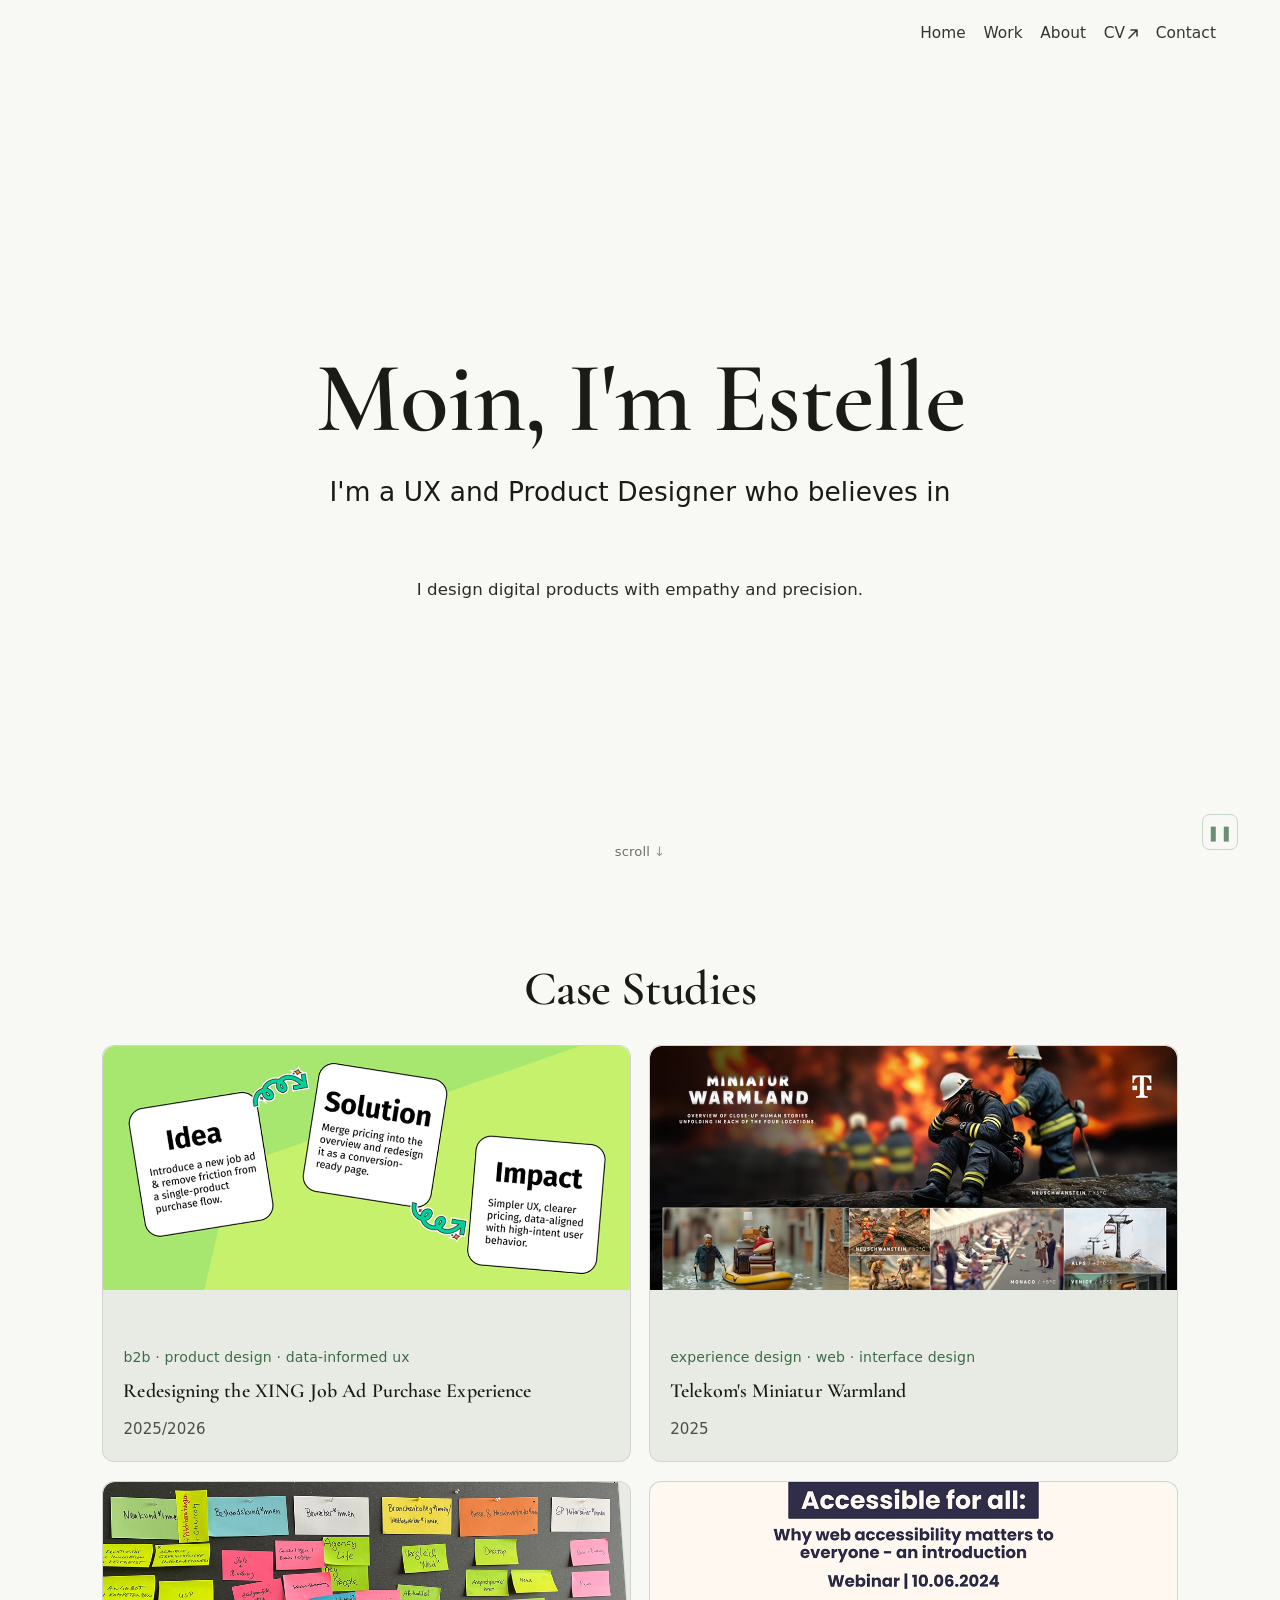
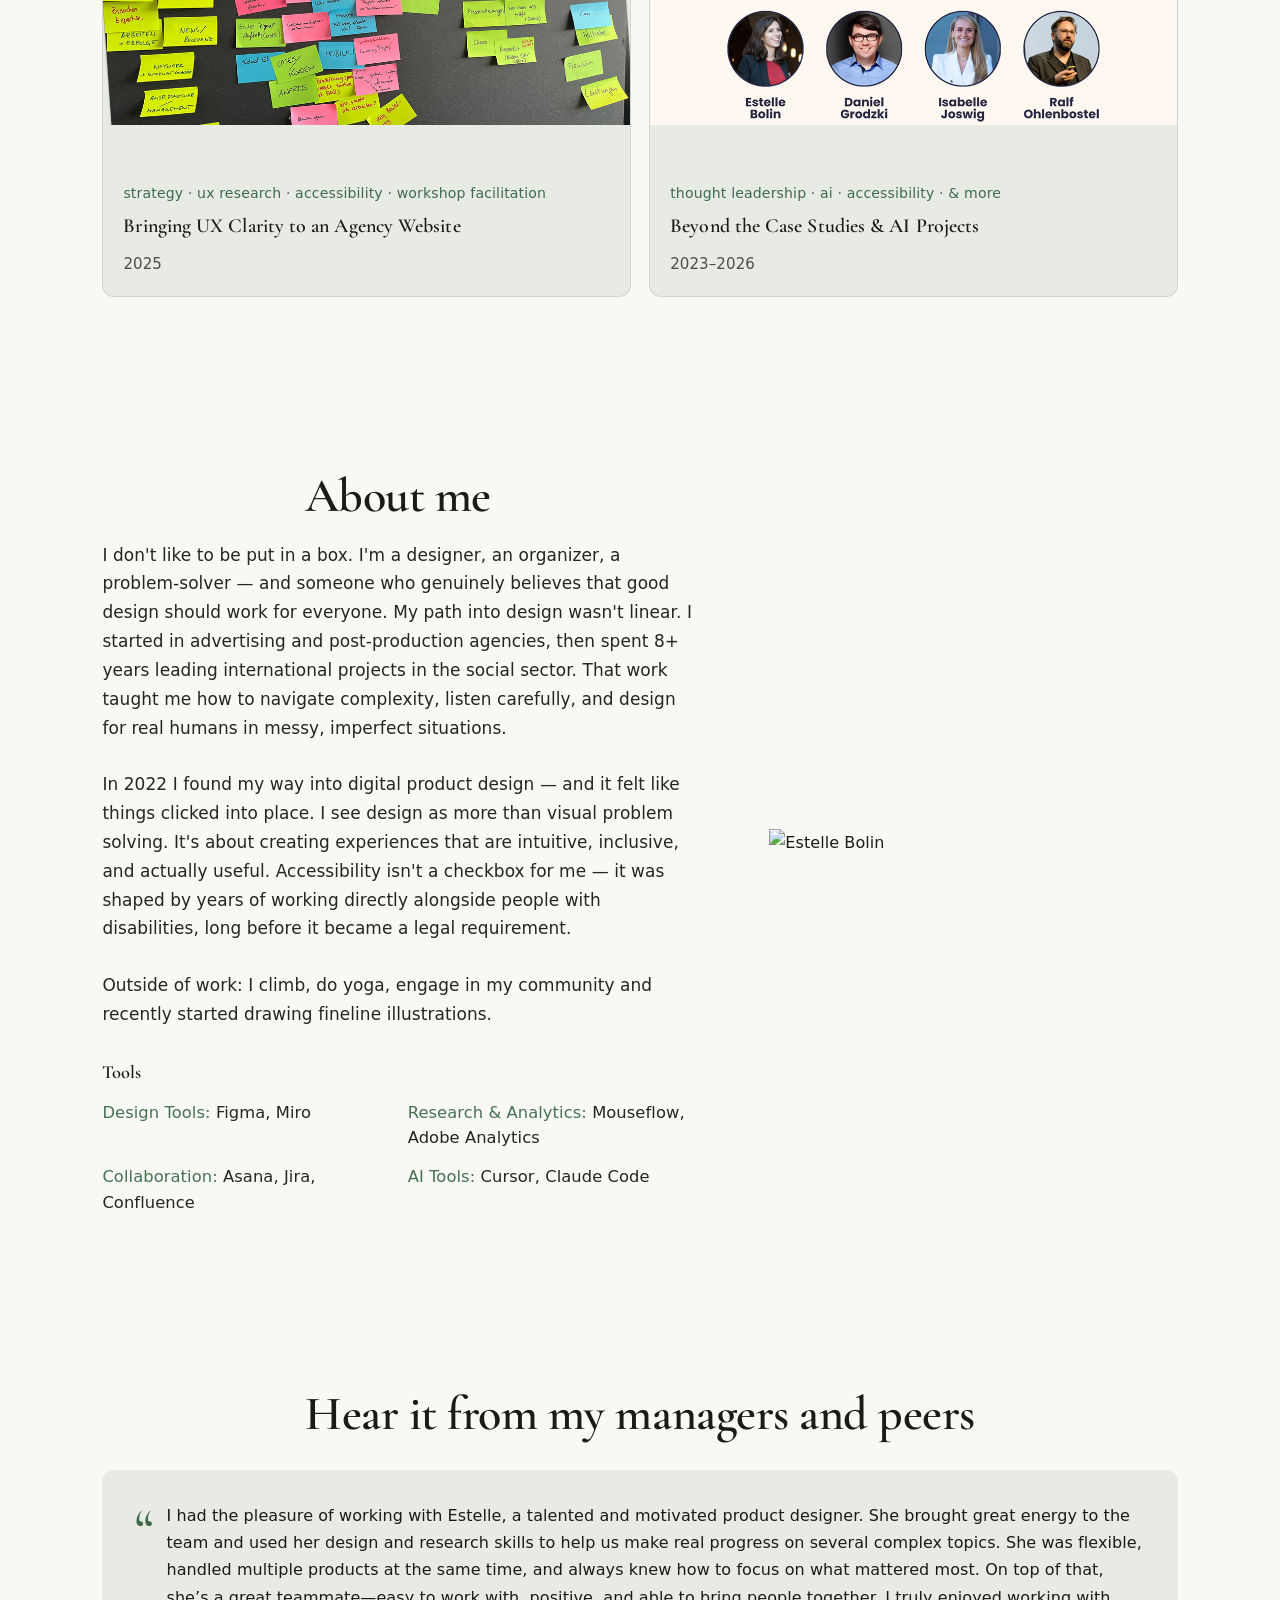
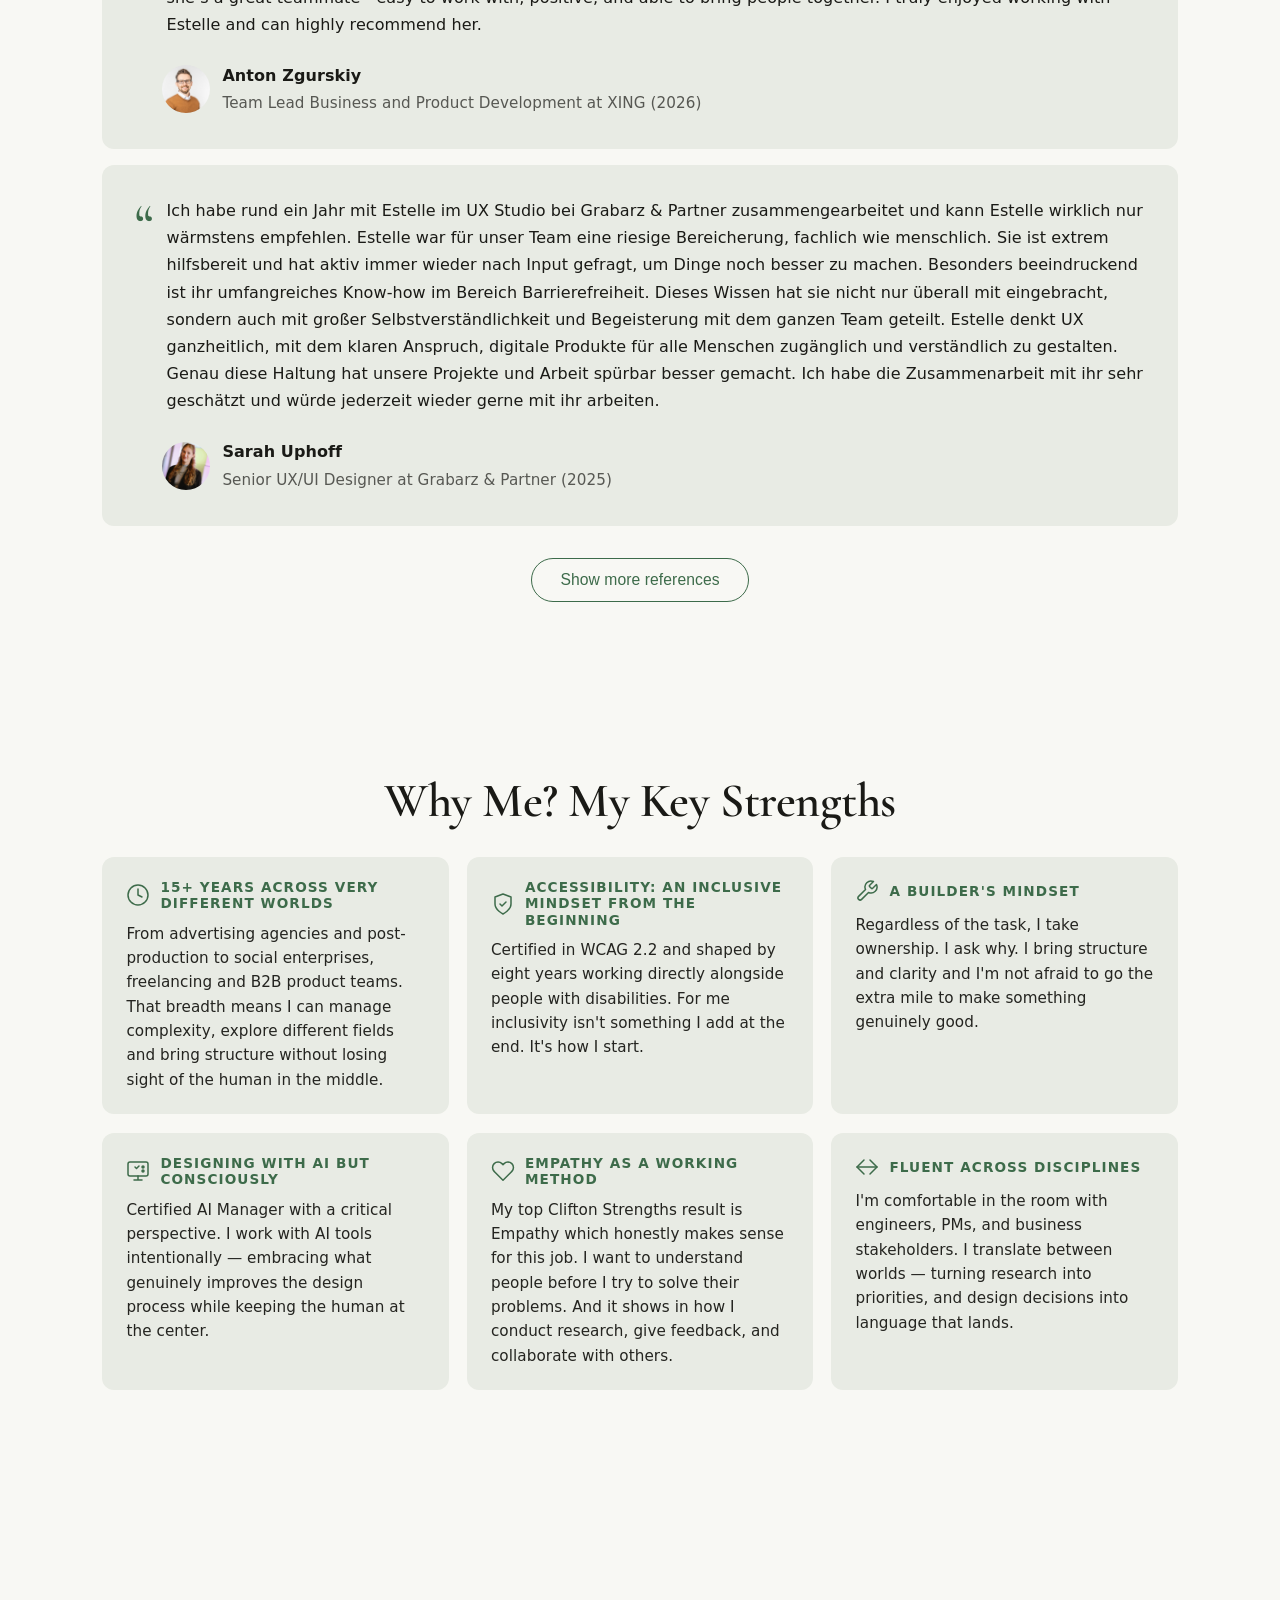
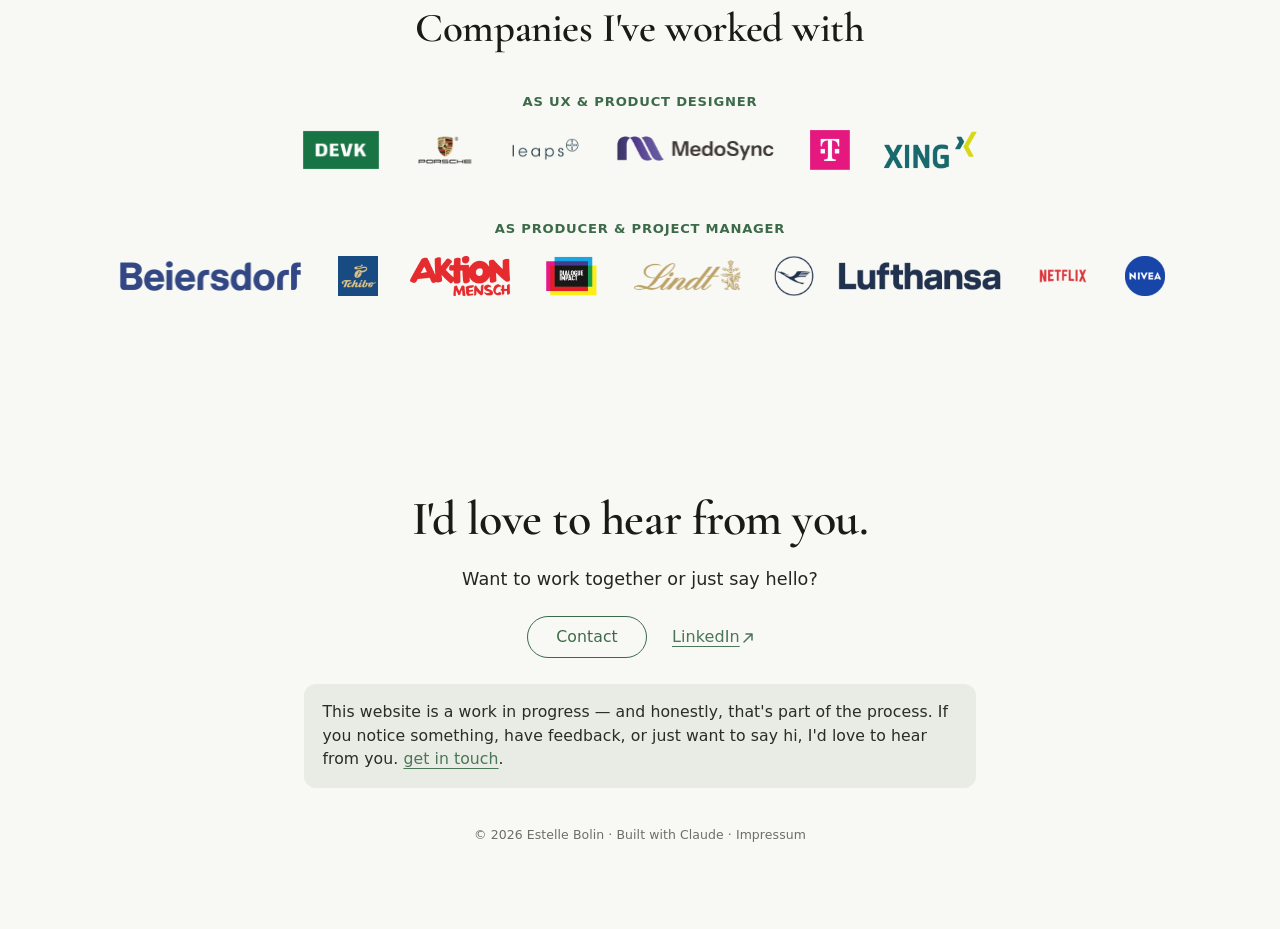
==== commit 7215704e: "Fix accent color contrast for WCAG AA compliance" ====
--- a/index.html
+++ b/index.html
@@ -394,7 +394,7 @@
           <div class="why-me-grid" aria-label="Strengths">
             <article class="strength-card">
               <div class="card-header">
-                <svg width="24" height="24" viewBox="0 0 24 24" fill="none" stroke="#4A7C59" stroke-width="1.5" stroke-linecap="round" stroke-linejoin="round" aria-hidden="true">
+                <svg width="24" height="24" viewBox="0 0 24 24" fill="none" stroke="#3D6B4A" stroke-width="1.5" stroke-linecap="round" stroke-linejoin="round" aria-hidden="true">
                   <circle cx="12" cy="12" r="10"/>
                   <polyline points="12 6 12 12 16 14"/>
                 </svg>
@@ -409,7 +409,7 @@
             </article>
             <article class="strength-card">
               <div class="card-header">
-                <svg width="24" height="24" viewBox="0 0 24 24" fill="none" stroke="#4A7C59" stroke-width="1.5" stroke-linecap="round" stroke-linejoin="round" aria-hidden="true">
+                <svg width="24" height="24" viewBox="0 0 24 24" fill="none" stroke="#3D6B4A" stroke-width="1.5" stroke-linecap="round" stroke-linejoin="round" aria-hidden="true">
                   <path d="M12 22s8-4 8-10V5l-8-3-8 3v7c0 6 8 10 8 10z"/>
                   <path d="M9 12l2 2 4-4"/>
                 </svg>
@@ -423,7 +423,7 @@
             </article>
             <article class="strength-card">
               <div class="card-header">
-                <svg width="24" height="24" viewBox="0 0 24 24" fill="none" stroke="#4A7C59" stroke-width="1.5" stroke-linecap="round" stroke-linejoin="round" aria-hidden="true">
+                <svg width="24" height="24" viewBox="0 0 24 24" fill="none" stroke="#3D6B4A" stroke-width="1.5" stroke-linecap="round" stroke-linejoin="round" aria-hidden="true">
                   <path d="M14.7 6.3a1 1 0 0 0 0 1.4l1.6 1.6a1 1 0 0 0 1.4 0l3.77-3.77a6 6 0 0 1-7.94 7.94l-6.91 6.91a2.12 2.12 0 0 1-3-3l6.91-6.91a6 6 0 0 1 7.94-7.94l-3.76 3.76z"/>
                 </svg>
                 <h3 class="strength-title">A builder&apos;s mindset</h3>
@@ -437,12 +437,12 @@
 
             <article class="strength-card">
               <div class="card-header">
-                <svg width="24" height="24" viewBox="0 0 24 24" fill="none" stroke="#4A7C59" stroke-width="1.5" stroke-linecap="round" stroke-linejoin="round" aria-hidden="true">
+                <svg width="24" height="24" viewBox="0 0 24 24" fill="none" stroke="#3D6B4A" stroke-width="1.5" stroke-linecap="round" stroke-linejoin="round" aria-hidden="true">
                   <rect x="2" y="3" width="20" height="14" rx="2"/>
                   <path d="M8 21h8M12 17v4"/>
                   <path d="M9 8l1.5 1.5L13 7"/>
-                  <circle cx="17" cy="8" r="1" fill="#4A7C59"/>
-                  <circle cx="17" cy="12" r="1" fill="#4A7C59"/>
+                  <circle cx="17" cy="8" r="1" fill="#3D6B4A"/>
+                  <circle cx="17" cy="12" r="1" fill="#3D6B4A"/>
                 </svg>
                 <h3 class="strength-title">Designing with AI but consciously</h3>
               </div>
@@ -455,7 +455,7 @@
 
             <article class="strength-card">
               <div class="card-header">
-                <svg width="24" height="24" viewBox="0 0 24 24" fill="none" stroke="#4A7C59" stroke-width="1.5" stroke-linecap="round" stroke-linejoin="round" aria-hidden="true">
+                <svg width="24" height="24" viewBox="0 0 24 24" fill="none" stroke="#3D6B4A" stroke-width="1.5" stroke-linecap="round" stroke-linejoin="round" aria-hidden="true">
                   <path d="M20.84 4.61a5.5 5.5 0 0 0-7.78 0L12 5.67l-1.06-1.06a5.5 5.5 0 0 0-7.78 7.78l1.06 1.06L12 21.23l7.78-7.78 1.06-1.06a5.5 5.5 0 0 0 0-7.78z"/>
                 </svg>
                 <h3 class="strength-title">Empathy as a working method</h3>
@@ -470,7 +470,7 @@
 
             <article class="strength-card">
               <div class="card-header">
-                <svg width="24" height="24" viewBox="0 0 24 24" fill="none" stroke="#4A7C59" stroke-width="1.5" stroke-linecap="round" stroke-linejoin="round" aria-hidden="true">
+                <svg width="24" height="24" viewBox="0 0 24 24" fill="none" stroke="#3D6B4A" stroke-width="1.5" stroke-linecap="round" stroke-linejoin="round" aria-hidden="true">
                   <path d="M2 12h20"/>
                   <path d="M15 5l7 7-7 7"/>
                   <path d="M9 5l-7 7 7 7"/>
--- a/styles.css
+++ b/styles.css
@@ -1,7 +1,7 @@
 :root {
   --bg: #f8f8f4;
   --text: #1a1a16;
-  --accent: #4a7c59;
+  --accent: #3D6B4A;
   --surface: #e8ebe4;
   --headline: "Cormorant Garamond", Georgia, "Times New Roman", serif;
   --body: system-ui, -apple-system, "Segoe UI", Roboto, sans-serif;
@@ -606,7 +606,7 @@
   font-weight: 700;
   letter-spacing: 0.06em;
   text-transform: uppercase;
-  color: #4A7C59;
+  color: var(--accent);
   margin-bottom: 16px;
 }
 .companies-row {
@@ -801,7 +801,7 @@
   flex-shrink: 0;
   font-family: 'Cormorant Garamond', serif;
   font-size: 60px;
-  color: #4A7C59;
+  color: var(--accent);
   line-height: 0.8;
   margin-top: 4px;
 }
@@ -961,7 +961,7 @@
 .case-meta-label {
   margin: 0;
   font-size: 13px;
-  color: #4A7C59;
+  color: var(--accent);
   font-weight: 600;
 }
 
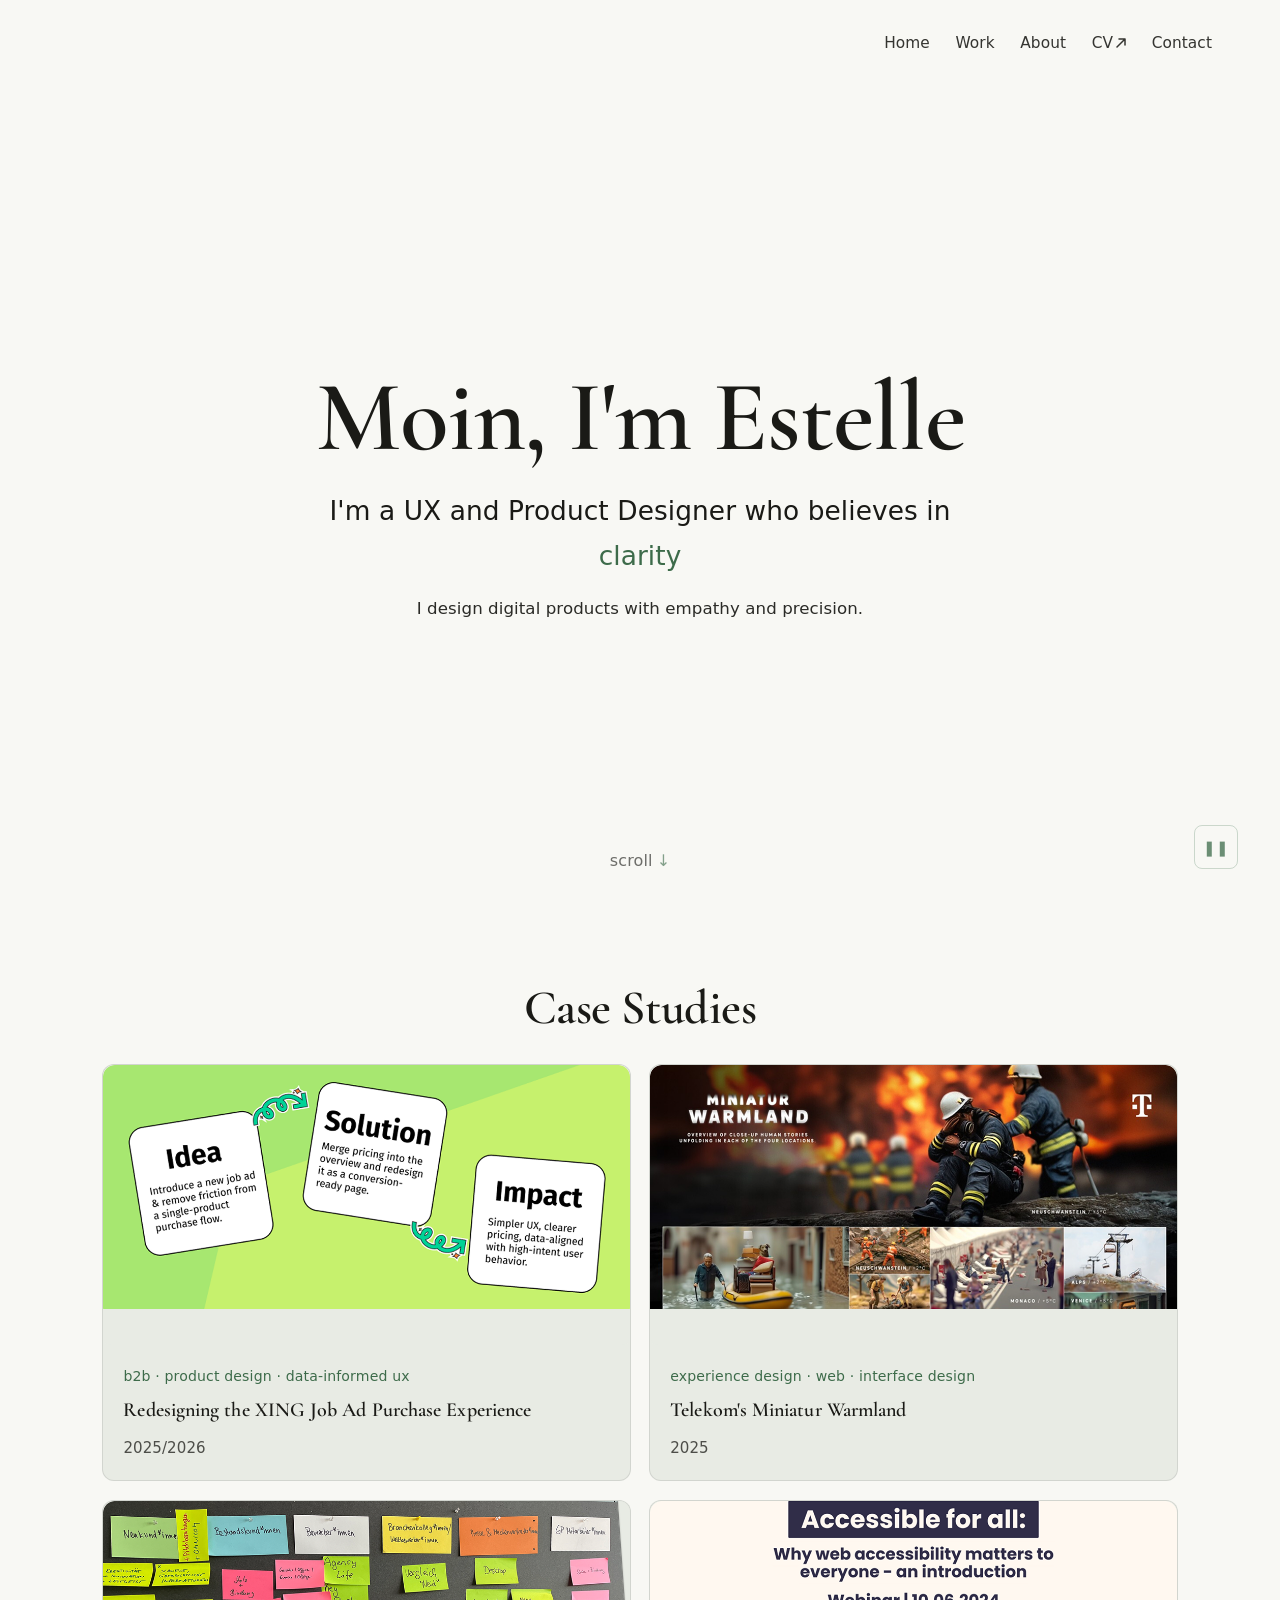
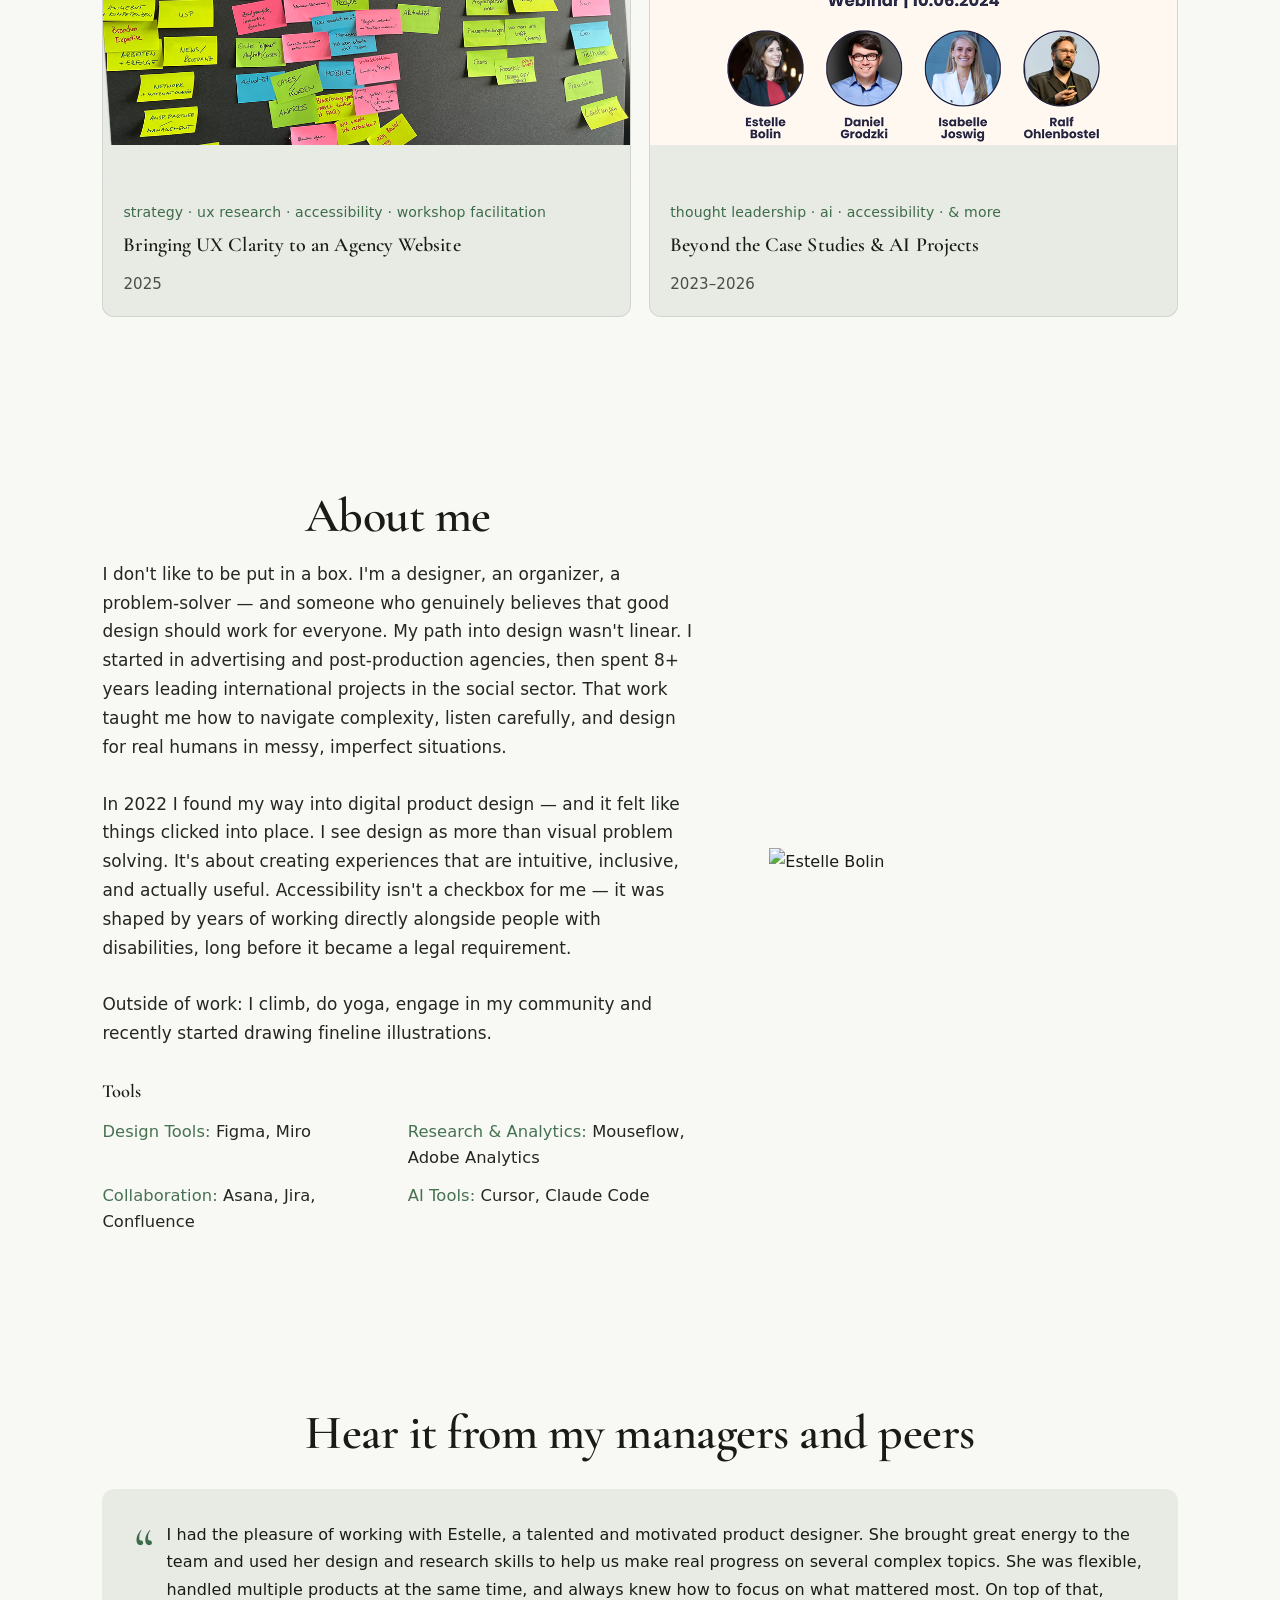
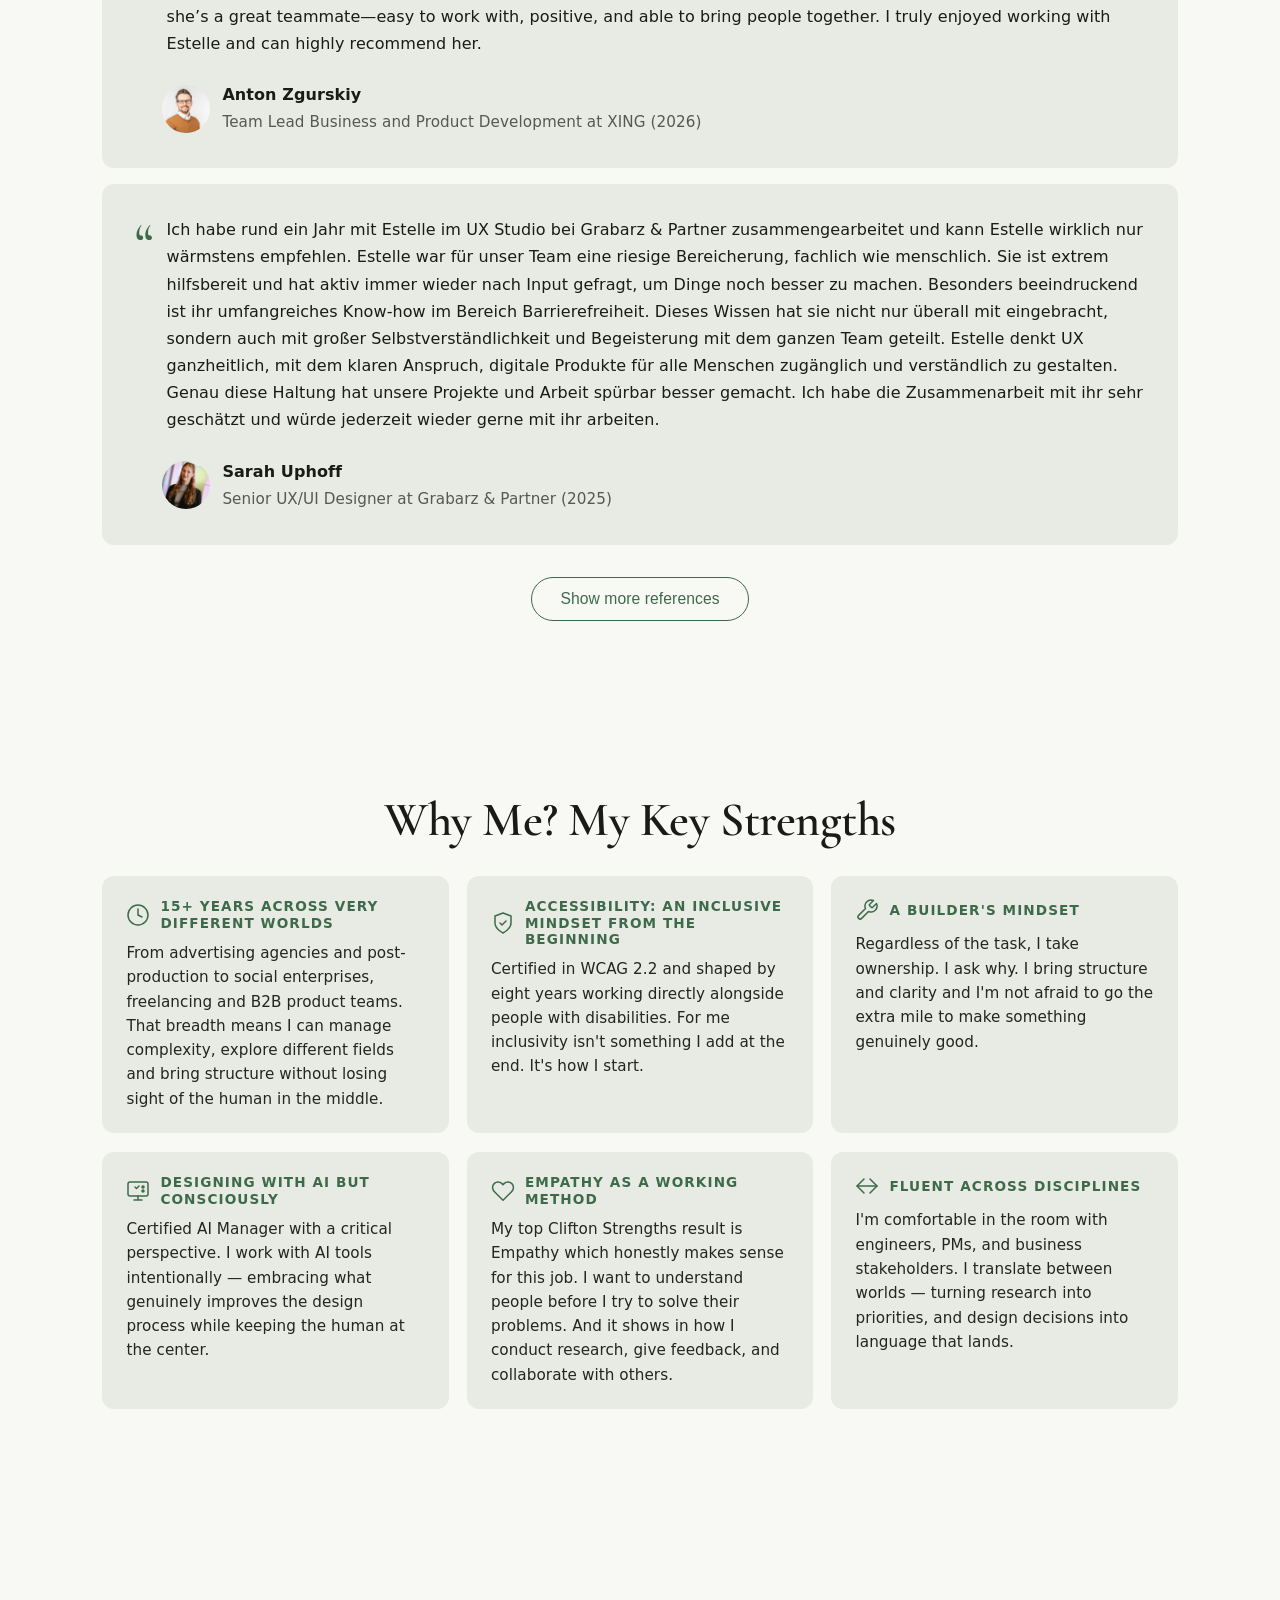
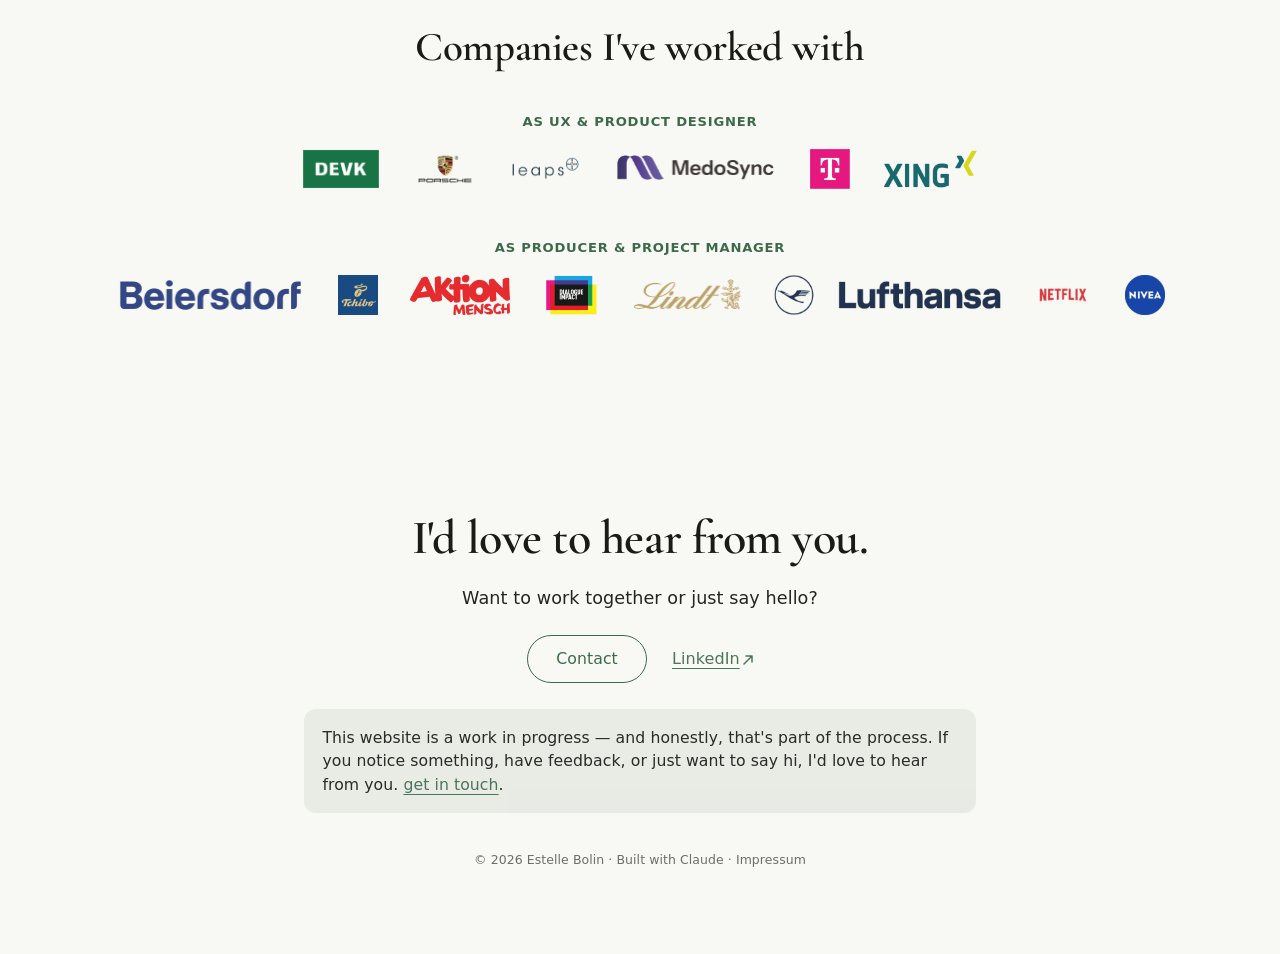
==== commit a9aac4f9: "Add Contentsquare analytics script to all HTML pages Co-Authored-By: Claude Sonnet 4.6 <noreply@anth" ====
--- a/index.html
+++ b/index.html
@@ -17,6 +17,7 @@
     <meta property="og:type" content="website">
     <link rel="icon" type="image/png" href="assets/Favicon/namast-hey_kreis_weiss_RGB.png">
     <link rel="stylesheet" href="styles.css" />
+    <script src="https://t.contentsquare.net/uxa/1c3e93462110b.js"></script>
   </head>
   <body>
     <a class="skip-link" href="#main-content">Skip to main content</a>
--- a/styles.css
+++ b/styles.css
@@ -131,6 +131,7 @@
   color: var(--text);
   opacity: 0.88;
   transition: opacity 160ms ease;
+  padding: 0.6rem 0.25rem;
 }
 
 .site-nav a:hover,
@@ -214,8 +215,8 @@
   display: inline-flex;
   align-items: center;
   justify-content: center;
-  width: 2.25rem;
-  height: 2.25rem;
+  min-width: 44px;
+  min-height: 44px;
   padding: 0;
   border-radius: 8px;
   background: transparent;
@@ -267,11 +268,13 @@
   display: inline-flex;
   align-items: center;
   gap: 0.25rem;
-  font-size: 0.82rem;
+  font-size: 1rem;
   color: var(--text);
   opacity: 0.62;
   text-transform: lowercase;
   letter-spacing: 0.01em;
+  min-width: 44px;
+  min-height: 44px;
 }
 
 .scroll-indicator:hover,
@@ -686,7 +689,7 @@
   color: var(--accent);
   border: 1.5px solid var(--accent);
   font-size: 0.98rem;
-  line-height: 1;
+  line-height: 1.4;
   letter-spacing: 0.005em;
   text-decoration: none;
   cursor: pointer;
